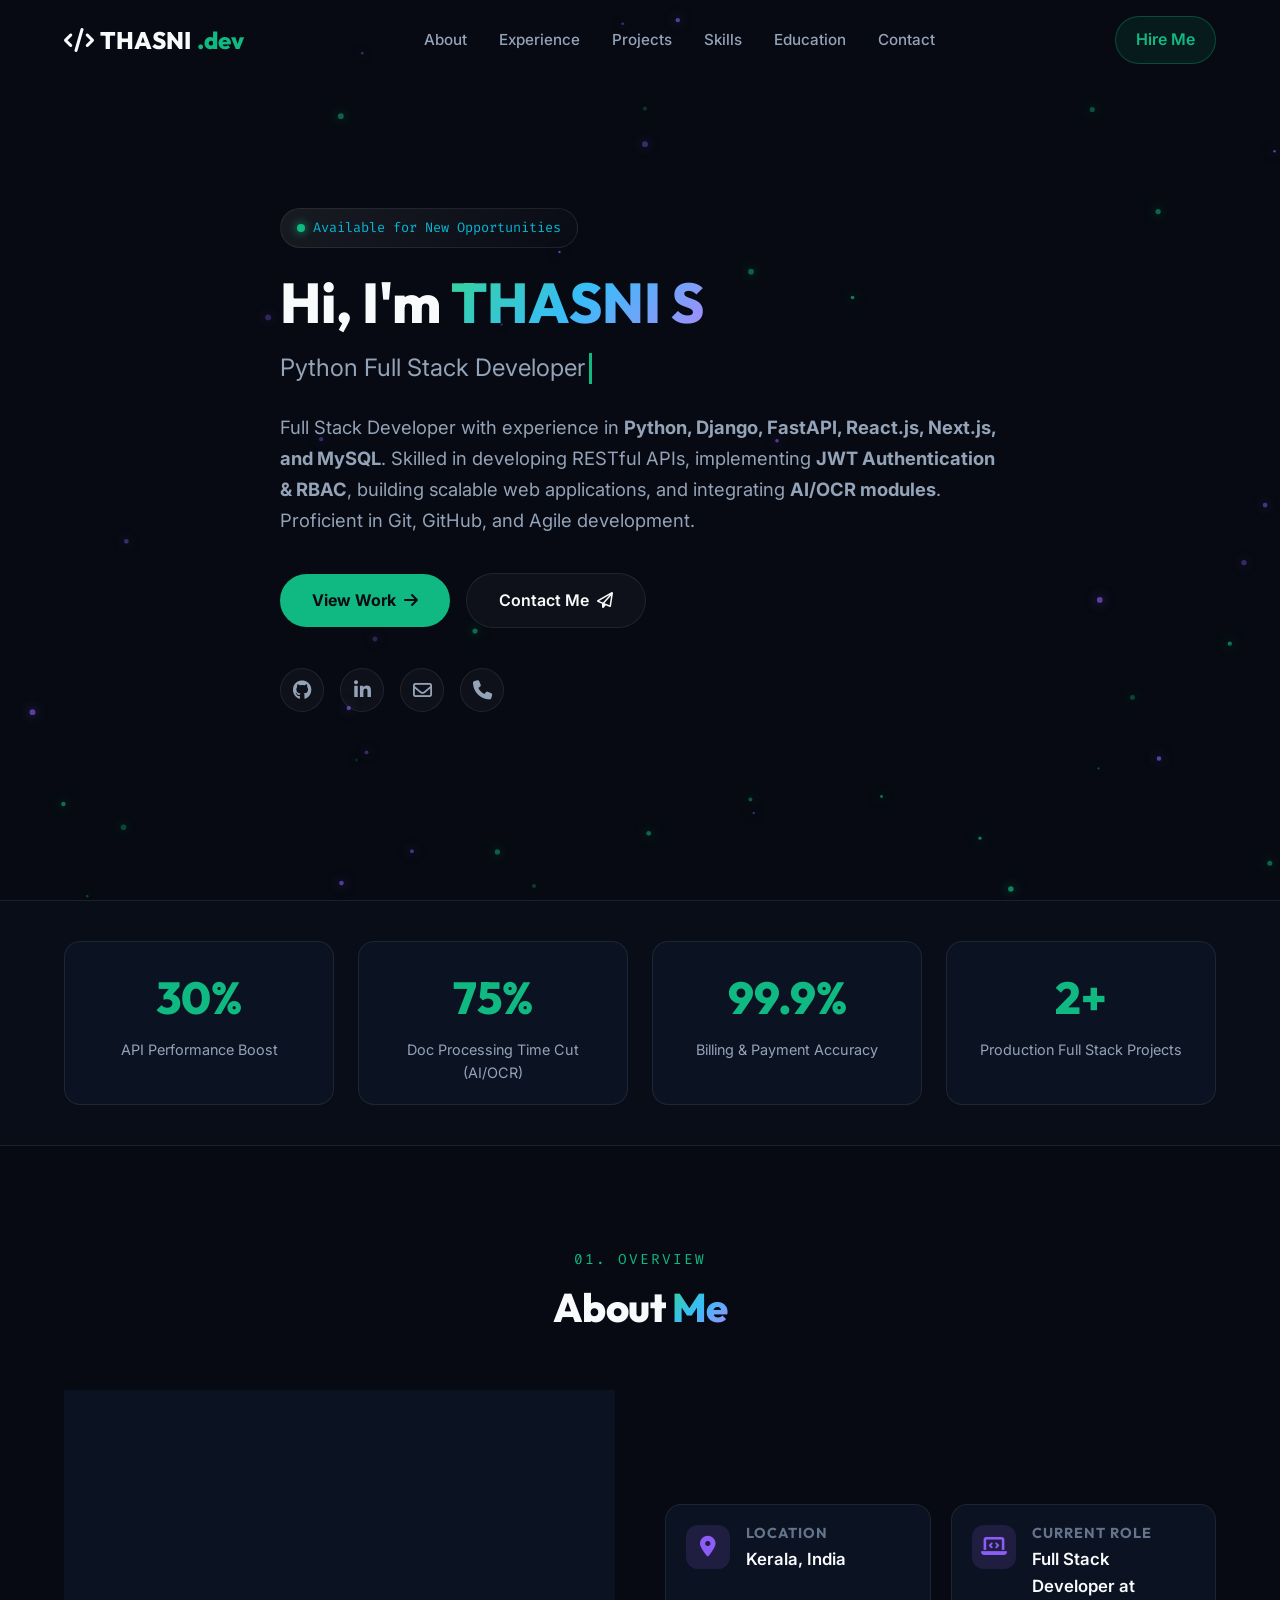
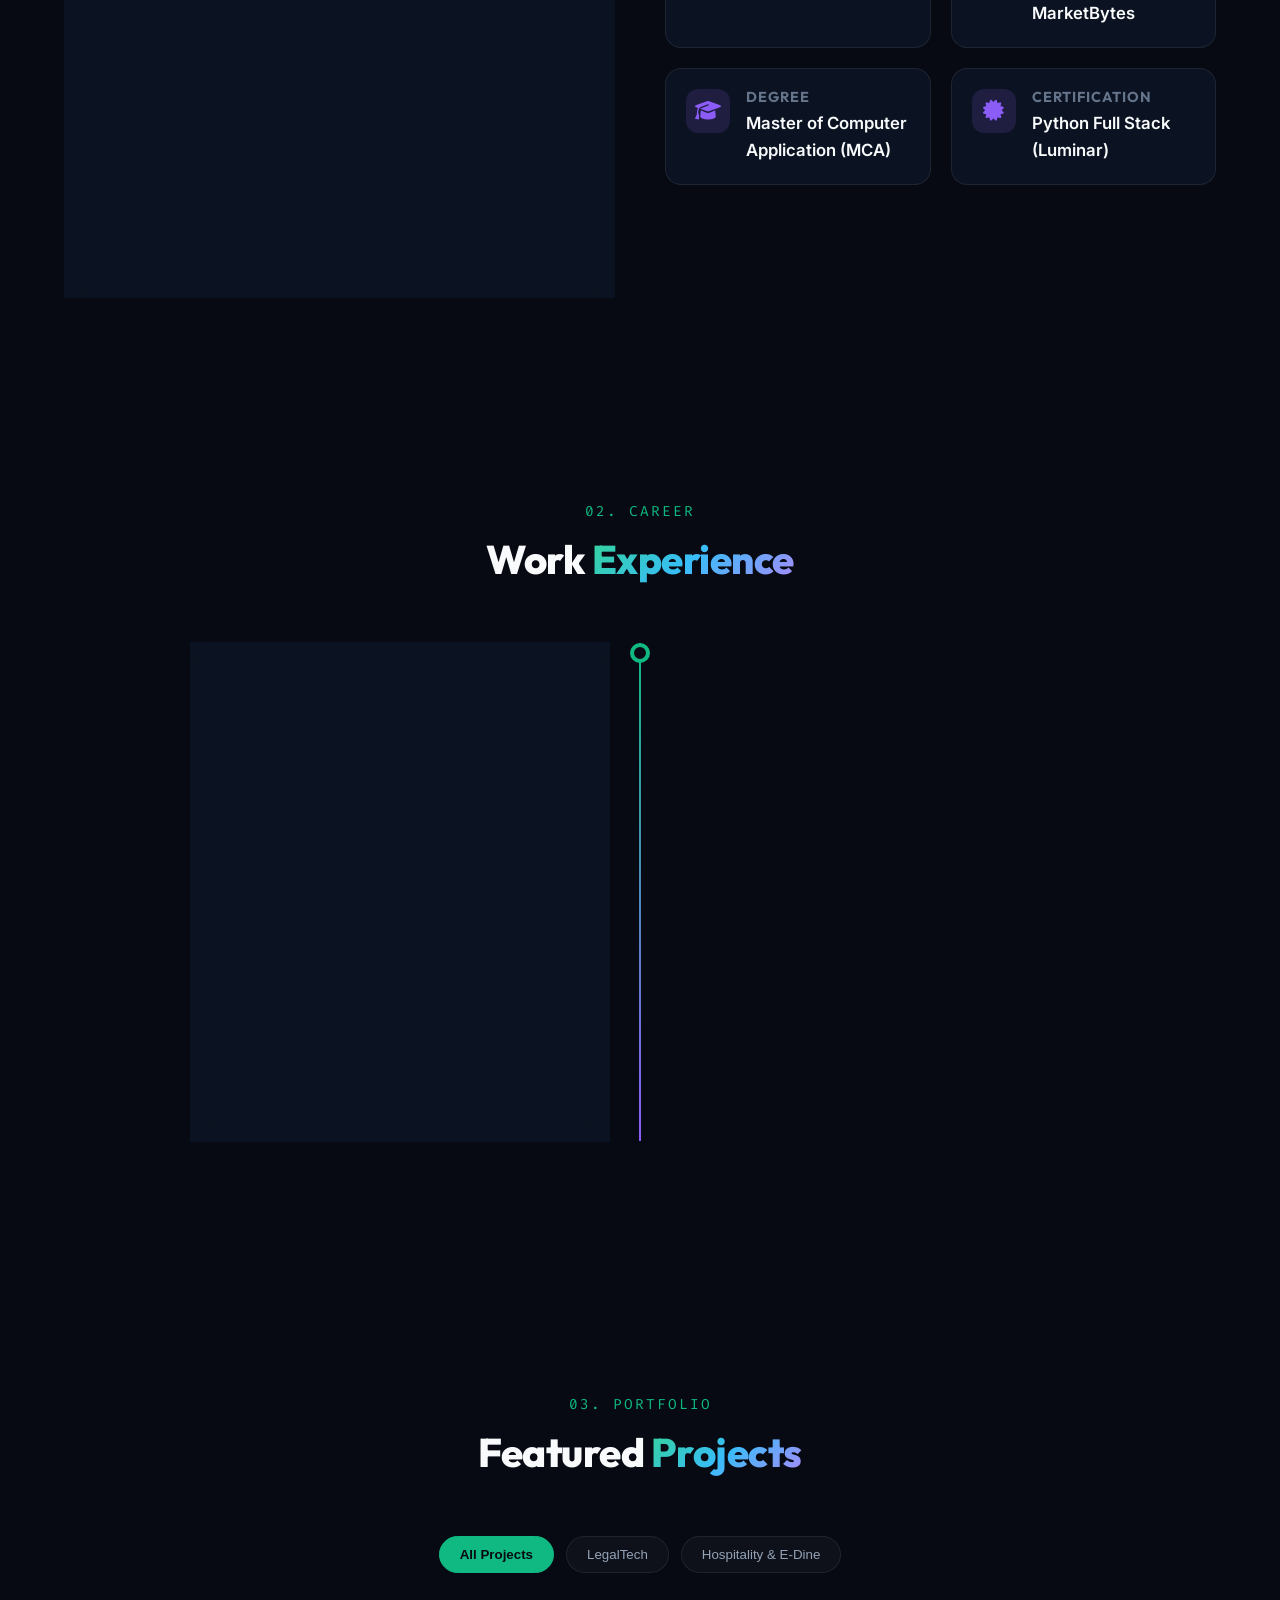
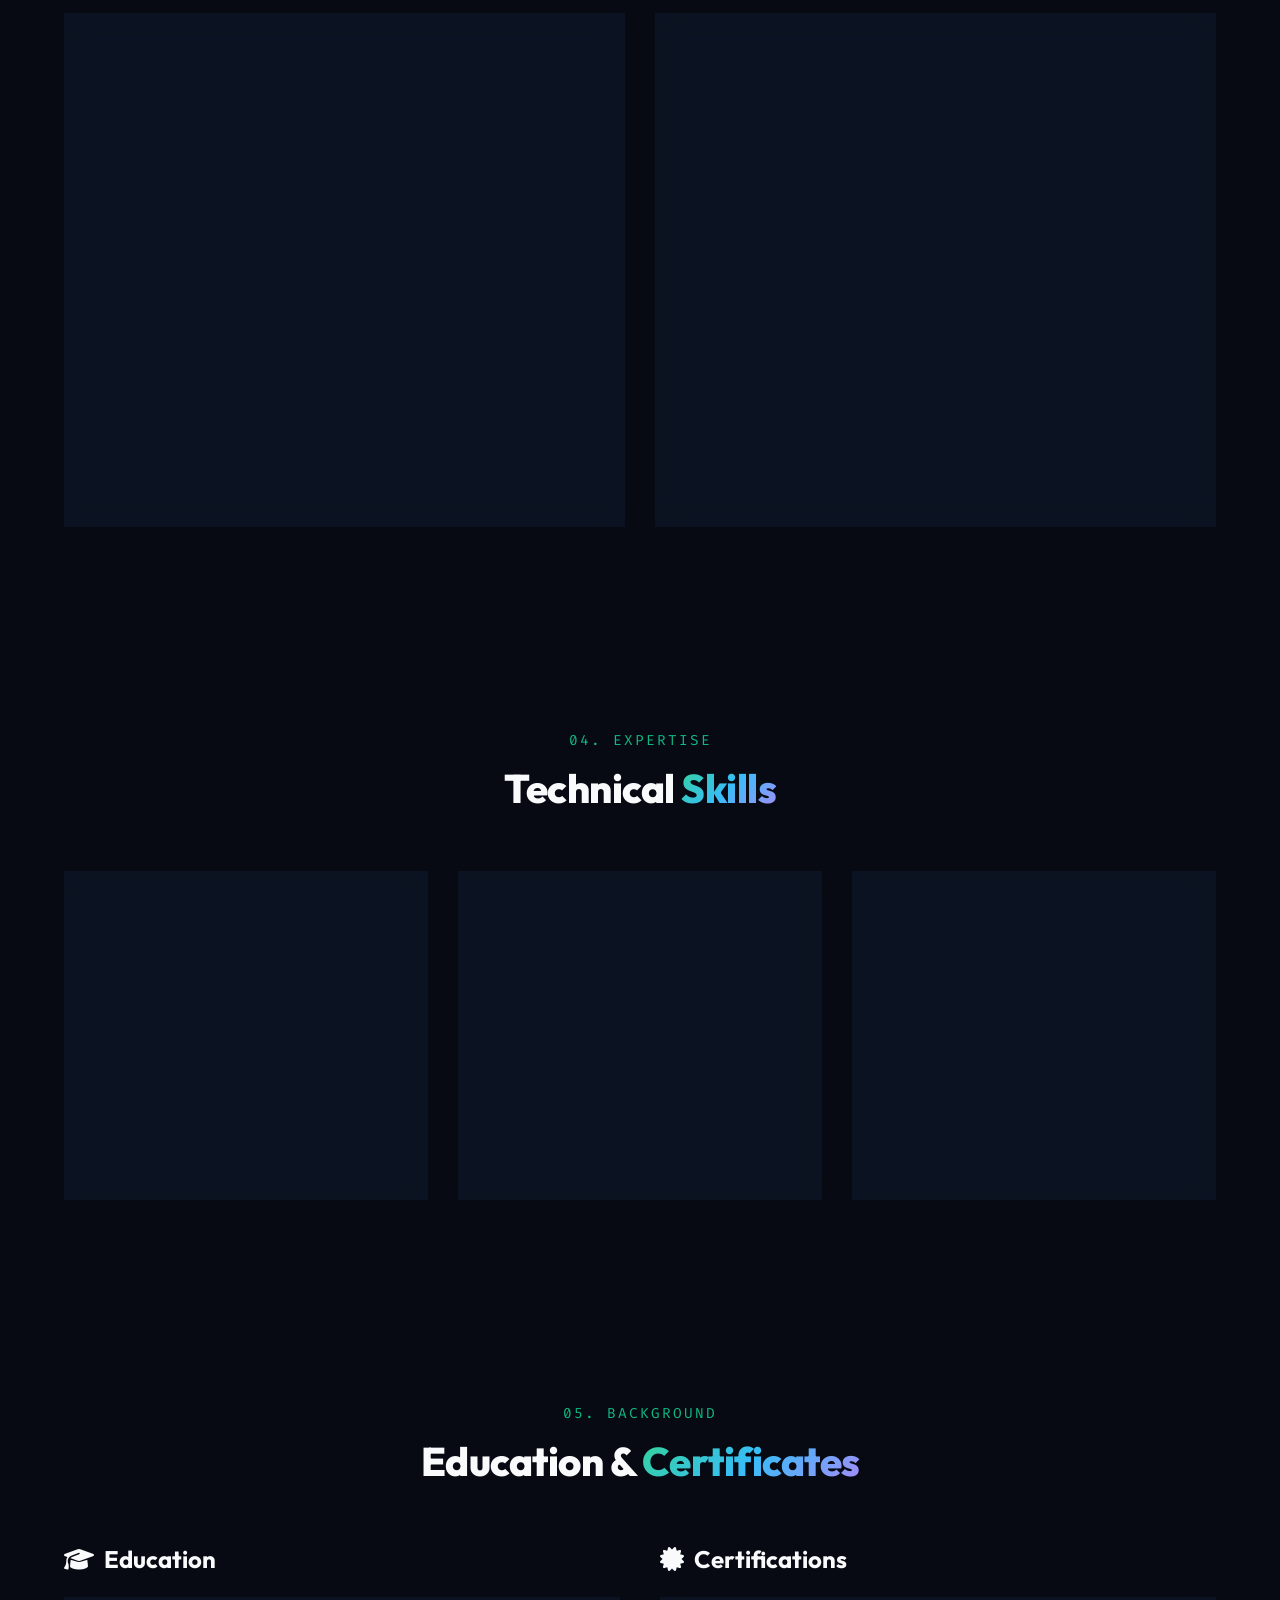
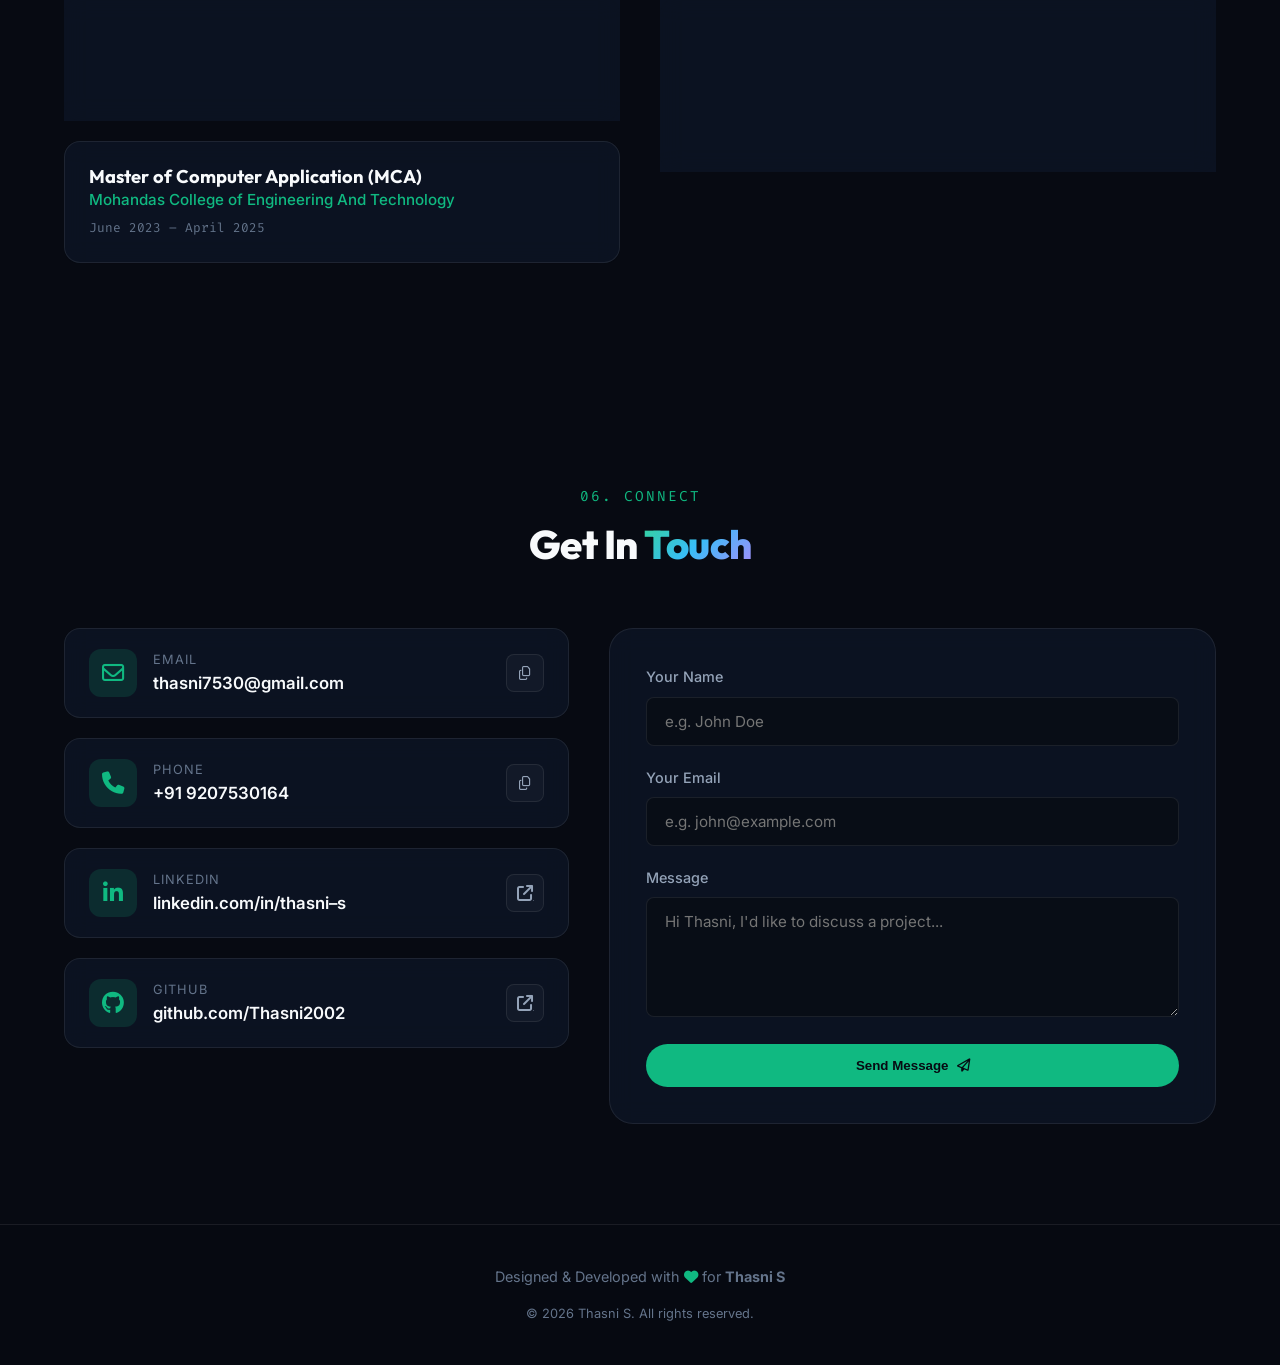
==== index.html @ 74d396fa "Initial commit: Thasni S Full Stack Developer Portfolio" ====
<!DOCTYPE html>
<html lang="en">
<head>
  <meta charset="UTF-8">
  <meta name="viewport" content="width=device-width, initial-scale=1.0">
  <title>Thasni S | Python Full Stack Developer Portfolio</title>
  <meta name="description" content="Portfolio of Thasni S, a Python Full Stack Developer specializing in FastAPI, Django, Next.js, React, and MySQL web applications.">
  <meta name="keywords" content="Thasni S, Python Developer, Full Stack Developer, FastAPI, Django, Next.js, React, Web Development, Infopark Cherthala">
  
  <!-- FontAwesome Icons -->
  <link rel="stylesheet" href="https://cdnjs.cloudflare.com/ajax/libs/font-awesome/6.4.0/css/all.min.css">
  
  <!-- Custom Stylesheet -->
  <link rel="stylesheet" href="css/style.css">
</head>
<body>

  <!-- Ambient Particle Canvas Background -->
  <canvas id="bg-canvas"></canvas>

  <!-- Navigation Header -->
  <header class="header-nav">
    <div class="container nav-container">
      <a href="#hero" class="logo">
        <i class="fa-solid fa-code"></i> THASNI<span>.dev</span>
      </a>

      <ul class="nav-links">
        <li><a href="#about" class="active">About</a></li>
        <li><a href="#experience">Experience</a></li>
        <li><a href="#projects">Projects</a></li>
        <li><a href="#skills">Skills</a></li>
        <li><a href="#education">Education</a></li>
        <li><a href="#contact">Contact</a></li>
      </ul>

      <a href="#contact" class="nav-btn">Hire Me</a>

      <button class="mobile-toggle" aria-label="Toggle navigation">
        <i class="fa-solid fa-bars"></i>
      </button>
    </div>
  </header>

  <!-- Hero Section -->
  <section id="hero" class="hero">
    <div class="container">
      <div class="hero-grid">
        <div class="hero-left">
          <div class="hero-badge">
            <span class="pulse-dot"></span> Available for New Opportunities
          </div>

          <h1 class="hero-title">
            Hi, I'm <span class="gradient-text">THASNI S</span>
          </h1>

          <div class="typing-container">
            <span id="typing-text">Python Full Stack Developer</span><span class="cursor"></span>
          </div>

          <p class="hero-bio">
            Full Stack Developer with experience in <strong>Python, Django, FastAPI, React.js, Next.js, and MySQL</strong>. Skilled in developing RESTful APIs, implementing <strong>JWT Authentication & RBAC</strong>, building scalable web applications, and integrating <strong>AI/OCR modules</strong>. Proficient in Git, GitHub, and Agile development.
          </p>

          <div class="hero-ctas">
            <a href="#projects" class="btn-primary">
              View Work <i class="fa-solid fa-arrow-right"></i>
            </a>
            <a href="#contact" class="btn-secondary">
              Contact Me <i class="fa-regular fa-paper-plane"></i>
            </a>
          </div>

          <div class="social-links">
            <a href="https://github.com/Thasni2002" target="_blank" rel="noopener" class="social-icon" title="GitHub">
              <i class="fa-brands fa-github"></i>
            </a>
            <a href="https://www.linkedin.com/in/thasni-s" target="_blank" rel="noopener" class="social-icon" title="LinkedIn">
              <i class="fa-brands fa-linkedin-in"></i>
            </a>
            <a href="mailto:thasni7530@gmail.com" class="social-icon" title="Email">
              <i class="fa-regular fa-envelope"></i>
            </a>
            <a href="tel:+919207530164" class="social-icon" title="Phone">
              <i class="fa-solid fa-phone"></i>
            </a>
          </div>
        </div>


      </div>
    </div>
  </section>

  <!-- Key Impact Stats Section -->
  <section class="stats-section">
    <div class="container">
      <div class="stats-grid">
        <div class="stat-card">
          <div class="stat-number">30%</div>
          <div class="stat-label">API Performance Boost</div>
        </div>
        <div class="stat-card">
          <div class="stat-number">75%</div>
          <div class="stat-label">Doc Processing Time Cut (AI/OCR)</div>
        </div>
        <div class="stat-card">
          <div class="stat-number">99.9%</div>
          <div class="stat-label">Billing & Payment Accuracy</div>
        </div>
        <div class="stat-card">
          <div class="stat-number">2+</div>
          <div class="stat-label">Production Full Stack Projects</div>
        </div>
      </div>
    </div>
  </section>

  <!-- About Section -->
  <section id="about" class="about">
    <div class="container">
      <div class="section-header">
        <span class="section-tag">01. Overview</span>
        <h2 class="section-title">About <span class="gradient-text">Me</span></h2>
      </div>

      <div class="about-grid">
        <div class="about-card">
          <p>
            I am a passionate <strong>Python Full Stack Developer</strong> skilled in designing, building, and deploying robust web applications from database schema design to responsive UI implementation.
          </p>
          <p>
            Experienced across the entire development lifecycle, I specialize in RESTful API design with <strong>FastAPI and Django REST Framework</strong>, backend business logic, JWT authentication, and modern frontends built with <strong>Next.js and React</strong>.
          </p>
          <div class="highlight-box">
            <i class="fa-solid fa-lightbulb"></i> Focused on writing clean, testable code with a high emphasis on performance, security, and user experience.
          </div>
        </div>

        <div class="quick-details">
          <div class="detail-item">
            <div class="detail-icon">
              <i class="fa-solid fa-location-dot"></i>
            </div>
            <div class="detail-info">
              <h4>Location</h4>
              <p>Kerala, India</p>
            </div>
          </div>

          <div class="detail-item">
            <div class="detail-icon">
              <i class="fa-solid fa-laptop-code"></i>
            </div>
            <div class="detail-info">
              <h4>Current Role</h4>
              <p>Full Stack Developer at MarketBytes</p>
            </div>
          </div>

          <div class="detail-item">
            <div class="detail-icon">
              <i class="fa-solid fa-graduation-cap"></i>
            </div>
            <div class="detail-info">
              <h4>Degree</h4>
              <p>Master of Computer Application (MCA)</p>
            </div>
          </div>

          <div class="detail-item">
            <div class="detail-icon">
              <i class="fa-solid fa-certificate"></i>
            </div>
            <div class="detail-info">
              <h4>Certification</h4>
              <p>Python Full Stack (Luminar)</p>
            </div>
          </div>
        </div>
      </div>
    </div>
  </section>

  <!-- Experience Timeline Section -->
  <section id="experience" class="experience">
    <div class="container">
      <div class="section-header">
        <span class="section-tag">02. Career</span>
        <h2 class="section-title">Work <span class="gradient-text">Experience</span></h2>
      </div>

      <div class="timeline">
        <div class="timeline-item">
          <div class="timeline-dot"></div>
          <div class="timeline-content">
            <h3 class="timeline-role">Full Stack Developer</h3>
            <div class="timeline-company">
              <i class="fa-solid fa-building-user"></i> MarketBytes, Infopark Cherthala
            </div>
            <div class="timeline-date">April 2026 – September 2026</div>

            <ul class="timeline-bullets">
              <li><strong>Full-Stack Development:</strong> Built a LegalTech platform using <strong>FastAPI, Next.js, and SQLAlchemy</strong>, improving API performance by <strong>30%</strong>.</li>
              <li><strong>API & AI Integration:</strong> Integrated <strong>e-Courts APIs, Google Gemini AI, RapidOCR, and PyTesseract</strong>, reducing document processing time by <strong>75%</strong>.</li>
              <li><strong>Security & Payments:</strong> Implemented <strong>JWT authentication and RBAC</strong>, integrating <strong>Razorpay payments</strong> with <strong>99.9% billing accuracy</strong>.</li>
            </ul>
          </div>
        </div>
      </div>
    </div>
  </section>

  <!-- Featured Projects Section -->
  <section id="projects" class="projects">
    <div class="container">
      <div class="section-header">
        <span class="section-tag">03. Portfolio</span>
        <h2 class="section-title">Featured <span class="gradient-text">Projects</span></h2>
      </div>

      <!-- Filters -->
      <div class="project-filters">
        <button class="filter-btn active" data-filter="all">All Projects</button>
        <button class="filter-btn" data-filter="legal">LegalTech</button>
        <button class="filter-btn" data-filter="hospitality">Hospitality & E-Dine</button>
      </div>

      <div class="projects-grid">
        <!-- Project 1: LegalTech -->
        <div class="project-card" data-category="legal">
          <div class="project-banner">
            <i class="fa-solid fa-scale-balanced project-icon-large"></i>
            <span class="project-badge">FastAPI + Next.js 16 + Gemini AI</span>
          </div>
          <div class="project-content">
            <h3 class="project-title">LegalTech Platform</h3>
            <p class="project-desc">
              Law Firm & Case Management System with e-Courts India API integration, Google Gemini AI OCR, WebSocket messaging, and Razorpay billing.
            </p>
            <div class="tech-stack-list">
              <span class="tech-tag">Python</span>
              <span class="tech-tag">FastAPI</span>
              <span class="tech-tag">Next.js 16</span>
              <span class="tech-tag">React 19</span>
              <span class="tech-tag">MySQL</span>
              <span class="tech-tag">Gemini AI</span>
              <span class="tech-tag">RapidOCR</span>
              <span class="tech-tag">Razorpay</span>
              <span class="tech-tag">Docker</span>
            </div>
            <div class="project-actions">
              <button class="btn-details" data-project="legaltech">
                Full Details <i class="fa-solid fa-arrow-right"></i>
              </button>
            </div>
          </div>
        </div>

        <!-- Project 2: Parking & E-Dine -->
        <div class="project-card" data-category="hospitality">
          <div class="project-banner">
            <i class="fa-solid fa-utensils project-icon-large"></i>
            <span class="project-badge">Django + React</span>
          </div>
          <div class="project-content">
            <h3 class="project-title">Parking and E-Dine</h3>
            <p class="project-desc">
              Full-stack hotel & restaurant portal featuring real-time table reservations, valet parking tracking, and food pre-ordering workflows.
            </p>
            <div class="tech-stack-list">
              <span class="tech-tag">Python</span>
              <span class="tech-tag">Django</span>
              <span class="tech-tag">React</span>
              <span class="tech-tag">MySQL</span>
              <span class="tech-tag">HTML/CSS</span>
              <span class="tech-tag">Bootstrap</span>
            </div>
            <div class="project-actions">
              <button class="btn-details" data-project="parking">
                Full Details <i class="fa-solid fa-arrow-right"></i>
              </button>
            </div>
          </div>
        </div>
      </div>
    </div>
  </section>

  <!-- Technical Skills Section -->
  <section id="skills" class="skills">
    <div class="container">
      <div class="section-header">
        <span class="section-tag">04. Expertise</span>
        <h2 class="section-title">Technical <span class="gradient-text">Skills</span></h2>
      </div>

      <div class="skills-wrapper">
        <!-- Backend & AI -->
        <div class="skill-category-card">
          <div class="category-header">
            <div class="category-icon"><i class="fa-solid fa-server"></i></div>
            <h3 class="category-title">Backend & AI</h3>
          </div>
          <div class="skill-items">
            <div class="skill-item">
              <div class="skill-info">
                <span class="skill-name">Python & FastAPI</span>
                <span class="skill-percentage">95%</span>
              </div>
              <div class="skill-bar-bg"><div class="skill-bar-fill" data-width="95%"></div></div>
            </div>
            <div class="skill-item">
              <div class="skill-info">
                <span class="skill-name">Django & DRF</span>
                <span class="skill-percentage">90%</span>
              </div>
              <div class="skill-bar-bg"><div class="skill-bar-fill" data-width="90%"></div></div>
            </div>
            <div class="skill-item">
              <div class="skill-info">
                <span class="skill-name">Google Gemini AI & OCR</span>
                <span class="skill-percentage">88%</span>
              </div>
              <div class="skill-bar-bg"><div class="skill-bar-fill" data-width="88%"></div></div>
            </div>
            <div class="skill-item">
              <div class="skill-info">
                <span class="skill-name">RESTful APIs & WebSockets</span>
                <span class="skill-percentage">94%</span>
              </div>
              <div class="skill-bar-bg"><div class="skill-bar-fill" data-width="94%"></div></div>
            </div>
          </div>
        </div>

        <!-- Frontend Technologies -->
        <div class="skill-category-card">
          <div class="category-header">
            <div class="category-icon"><i class="fa-solid fa-desktop"></i></div>
            <h3 class="category-title">Frontend & Frameworks</h3>
          </div>
          <div class="skill-items">
            <div class="skill-item">
              <div class="skill-info">
                <span class="skill-name">React.js & Next.js</span>
                <span class="skill-percentage">92%</span>
              </div>
              <div class="skill-bar-bg"><div class="skill-bar-fill" data-width="92%"></div></div>
            </div>
            <div class="skill-item">
              <div class="skill-info">
                <span class="skill-name">JavaScript & TypeScript</span>
                <span class="skill-percentage">88%</span>
              </div>
              <div class="skill-bar-bg"><div class="skill-bar-fill" data-width="88%"></div></div>
            </div>
            <div class="skill-item">
              <div class="skill-info">
                <span class="skill-name">HTML5, CSS3, Tailwind CSS</span>
                <span class="skill-percentage">95%</span>
              </div>
              <div class="skill-bar-bg"><div class="skill-bar-fill" data-width="95%"></div></div>
            </div>
            <div class="skill-item">
              <div class="skill-info">
                <span class="skill-name">Bootstrap</span>
                <span class="skill-percentage">90%</span>
              </div>
              <div class="skill-bar-bg"><div class="skill-bar-fill" data-width="90%"></div></div>
            </div>
          </div>
        </div>

        <!-- Database, Security & Tools -->
        <div class="skill-category-card">
          <div class="category-header">
            <div class="category-icon"><i class="fa-solid fa-database"></i></div>
            <h3 class="category-title">Databases & Tools</h3>
          </div>
          <div class="skill-items">
            <div class="skill-item">
              <div class="skill-info">
                <span class="skill-name">MySQL & SQLAlchemy</span>
                <span class="skill-percentage">92%</span>
              </div>
              <div class="skill-bar-bg"><div class="skill-bar-fill" data-width="92%"></div></div>
            </div>
            <div class="skill-item">
              <div class="skill-info">
                <span class="skill-name">JWT Authentication & RBAC</span>
                <span class="skill-percentage">95%</span>
              </div>
              <div class="skill-bar-bg"><div class="skill-bar-fill" data-width="95%"></div></div>
            </div>
            <div class="skill-item">
              <div class="skill-info">
                <span class="skill-name">Git & GitHub</span>
                <span class="skill-percentage">92%</span>
              </div>
              <div class="skill-bar-bg"><div class="skill-bar-fill" data-width="92%"></div></div>
            </div>
            <div class="skill-item">
              <div class="skill-info">
                <span class="skill-name">Razorpay & Docker</span>
                <span class="skill-percentage">88%</span>
              </div>
              <div class="skill-bar-bg"><div class="skill-bar-fill" data-width="88%"></div></div>
            </div>
          </div>
        </div>
      </div>
    </div>
  </section>

  <!-- Education & Certifications -->
  <section id="education" class="education">
    <div class="container">
      <div class="section-header">
        <span class="section-tag">05. Background</span>
        <h2 class="section-title">Education & <span class="gradient-text">Certificates</span></h2>
      </div>

      <div class="edu-cert-grid">
        <div class="edu-column">
          <h3 class="section-subhead"><i class="fa-solid fa-graduation-cap"></i> Education</h3>
          
          <div class="edu-card">
            <h4 class="edu-degree">Python Full Stack Development Training</h4>
            <div class="edu-institution">Luminar Technolab (On-site)</div>
            <div class="edu-period">Sep 2025 – Mar 2026</div>
          </div>

          <div class="edu-card">
            <h4 class="edu-degree">Master of Computer Application (MCA)</h4>
            <div class="edu-institution">Mohandas College of Engineering And Technology</div>
            <div class="edu-period">June 2023 – April 2025</div>
          </div>
        </div>

        <div class="cert-column">
          <h3 class="section-subhead"><i class="fa-solid fa-certificate"></i> Certifications</h3>

          <div class="cert-card">
            <h4 class="edu-degree">Python Full Stack Development Course Certificate</h4>
            <div class="edu-institution">Luminar Technolab</div>
            <p style="color: var(--text-sub); font-size: 0.9rem; margin-top: 8px;">
              Comprehensive hands-on training covering Python, FastAPI, Django DRF, REST API architecture, React.js, Next.js, MySQL, and full-stack deployment.
            </p>
          </div>
        </div>
      </div>
    </div>
  </section>

  <!-- Contact Section -->
  <section id="contact" class="contact">
    <div class="container">
      <div class="section-header">
        <span class="section-tag">06. Connect</span>
        <h2 class="section-title">Get In <span class="gradient-text">Touch</span></h2>
      </div>

      <div class="contact-grid">
        <div class="contact-info-cards">
          <div class="contact-item-card">
            <div class="contact-item-left">
              <div class="contact-icon"><i class="fa-regular fa-envelope"></i></div>
              <div>
                <div class="contact-label">Email</div>
                <div class="contact-val">thasni7530@gmail.com</div>
              </div>
            </div>
            <button class="btn-copy" data-copy="thasni7530@gmail.com" title="Copy Email">
              <i class="fa-regular fa-copy"></i>
            </button>
          </div>

          <div class="contact-item-card">
            <div class="contact-item-left">
              <div class="contact-icon"><i class="fa-solid fa-phone"></i></div>
              <div>
                <div class="contact-label">Phone</div>
                <div class="contact-val">+91 9207530164</div>
              </div>
            </div>
            <button class="btn-copy" data-copy="+919207530164" title="Copy Phone">
              <i class="fa-regular fa-copy"></i>
            </button>
          </div>

          <div class="contact-item-card">
            <div class="contact-item-left">
              <div class="contact-icon"><i class="fa-brands fa-linkedin-in"></i></div>
              <div>
                <div class="contact-label">LinkedIn</div>
                <div class="contact-val">linkedin.com/in/thasni–s</div>
              </div>
            </div>
            <a href="https://www.linkedin.com/in/thasni-s" target="_blank" rel="noopener" class="btn-copy" title="Open LinkedIn">
              <i class="fa-solid fa-arrow-up-right-from-square"></i>
            </a>
          </div>

          <div class="contact-item-card">
            <div class="contact-item-left">
              <div class="contact-icon"><i class="fa-brands fa-github"></i></div>
              <div>
                <div class="contact-label">GitHub</div>
                <div class="contact-val">github.com/Thasni2002</div>
              </div>
            </div>
            <a href="https://github.com/Thasni2002" target="_blank" rel="noopener" class="btn-copy" title="Open GitHub">
              <i class="fa-solid fa-arrow-up-right-from-square"></i>
            </a>
          </div>
        </div>

        <div class="contact-form-container">
          <form id="contact-form">
            <div class="form-group">
              <label for="contact-name" class="form-label">Your Name</label>
              <input type="text" id="contact-name" class="form-input" placeholder="e.g. John Doe" required>
            </div>
            <div class="form-group">
              <label for="contact-email" class="form-label">Your Email</label>
              <input type="email" id="contact-email" class="form-input" placeholder="e.g. john@example.com" required>
            </div>
            <div class="form-group">
              <label for="contact-message" class="form-label">Message</label>
              <textarea id="contact-message" class="form-textarea" placeholder="Hi Thasni, I'd like to discuss a project..." required></textarea>
            </div>
            <button type="submit" class="btn-primary" style="width: 100%; justify-content: center;">
              Send Message <i class="fa-regular fa-paper-plane"></i>
            </button>
          </form>
        </div>
      </div>
    </div>
  </section>

  <!-- Footer -->
  <footer>
    <div class="container footer-content">
      <p>Designed & Developed with <i class="fa-solid fa-heart" style="color: var(--accent-primary);"></i> for <strong>Thasni S</strong></p>
      <p style="font-size: 0.8rem; color: var(--text-muted);">© 2026 Thasni S. All rights reserved.</p>
    </div>
  </footer>

  <!-- Project Detail Modal Dialog -->
  <div id="project-modal" class="modal-overlay">
    <div class="modal-content">
      <button id="modal-close" class="modal-close" aria-label="Close modal">&times;</button>
      <div id="modal-header-tag" class="modal-header-tag">Category</div>
      <h2 id="modal-title" class="modal-title">Project Title</h2>
      <p id="modal-overview" style="color: var(--text-sub); line-height: 1.7; margin-bottom: 20px;"></p>
      
      <div class="modal-section-title">Technologies Used</div>
      <div id="modal-tech-stack" class="tech-stack-list"></div>

      <div class="modal-section-title">Key Responsibilities & Achievements</div>
      <ul id="modal-bullets" class="modal-bullets"></ul>
    </div>
  </div>

  <!-- Custom JavaScript -->
  <script src="js/main.js"></script>
</body>
</html>
---- css/style.css ----
/* ==========================================================================
   THASNI S - PYTHON FULL STACK DEVELOPER PORTFOLIO STYLES
   Modern Dark Luxury Aesthetic | Glassmorphism | Vibrant Gradients
   ========================================================================== */

@import url('https://fonts.googleapis.com/css2?family=Fira+Code:wght@400;500;600&family=Inter:wght@300;400;500;600;700&family=Outfit:wght@500;600;700;800&display=swap');

/* --- Design Tokens --- */
:root {
  --bg-dark: #070a12;
  --bg-card: rgba(15, 23, 42, 0.65);
  --bg-card-hover: rgba(30, 41, 59, 0.85);
  --bg-glass: rgba(255, 255, 255, 0.03);

  --accent-primary: #10b981;  /* Emerald */
  --accent-secondary: #8b5cf6; /* Violet */
  --accent-cyan: #06b6d4;      /* Cyan */
  --accent-blue: #3b82f6;      /* Electric Blue */

  --gradient-primary: linear-gradient(135deg, #10b981 0%, #06b6d4 50%, #8b5cf6 100%);
  --gradient-text: linear-gradient(135deg, #34d399 0%, #38bdf8 50%, #a78bfa 100%);
  --gradient-glass: linear-gradient(135deg, rgba(255,255,255,0.07) 0%, rgba(255,255,255,0.01) 100%);

  --text-main: #f8fafc;
  --text-sub: #94a3b8;
  --text-muted: #64748b;

  --border-color: rgba(255, 255, 255, 0.08);
  --border-glow: rgba(16, 185, 129, 0.3);

  --font-heading: 'Outfit', sans-serif;
  --font-body: 'Inter', sans-serif;
  --font-mono: 'Fira Code', monospace;

  --nav-height: 80px;
  --radius-sm: 8px;
  --radius-md: 16px;
  --radius-lg: 24px;
  --radius-full: 9999px;

  --shadow-glow: 0 0 25px rgba(16, 185, 129, 0.2);
  --transition-normal: all 0.3s cubic-bezier(0.4, 0, 0.2, 1);
}

/* --- Base & Reset --- */
*, *::before, *::after {
  box-sizing: border-box;
  margin: 0;
  padding: 0;
}

html {
  scroll-behavior: smooth;
  font-size: 16px;
}

body {
  background-color: var(--bg-dark);
  color: var(--text-main);
  font-family: var(--font-body);
  line-height: 1.6;
  overflow-x: hidden;
  position: relative;
  min-height: 100vh;
}

/* Canvas Background Glow */
#bg-canvas {
  position: fixed;
  top: 0;
  left: 0;
  width: 100vw;
  height: 100vh;
  z-index: -1;
  pointer-events: none;
}

/* --- Typography Utilities --- */
h1, h2, h3, h4, h5, h6 {
  font-family: var(--font-heading);
  color: var(--text-main);
  line-height: 1.2;
}

.gradient-text {
  background: var(--gradient-text);
  -webkit-background-clip: text;
  -webkit-text-fill-color: transparent;
  display: inline-block;
}

.mono {
  font-family: var(--font-mono);
}

/* --- Container & Layout --- */
.container {
  max-width: 1200px;
  margin: 0 auto;
  padding: 0 24px;
}

section {
  padding: 100px 0;
  position: relative;
}

.section-header {
  text-align: center;
  margin-bottom: 60px;
}

.section-tag {
  font-family: var(--font-mono);
  font-size: 0.9rem;
  color: var(--accent-primary);
  text-transform: uppercase;
  letter-spacing: 2px;
  margin-bottom: 12px;
  display: inline-block;
}

.section-title {
  font-size: 2.5rem;
  font-weight: 800;
  letter-spacing: -0.5px;
}

/* --- Navigation Header --- */
.header-nav {
  position: fixed;
  top: 0;
  left: 0;
  width: 100%;
  height: var(--nav-height);
  z-index: 1000;
  transition: var(--transition-normal);
}

.header-nav.scrolled {
  background: rgba(7, 10, 18, 0.85);
  backdrop-filter: blur(16px);
  border-bottom: 1px solid var(--border-color);
  box-shadow: 0 10px 30px rgba(0, 0, 0, 0.5);
}

.nav-container {
  display: flex;
  align-items: center;
  justify-content: space-between;
  height: 100%;
}

.logo {
  font-family: var(--font-heading);
  font-size: 1.5rem;
  font-weight: 800;
  text-decoration: none;
  color: var(--text-main);
  display: flex;
  align-items: center;
  gap: 6px;
}

.logo span {
  color: var(--accent-primary);
}

.nav-links {
  display: flex;
  align-items: center;
  gap: 32px;
  list-style: none;
}

.nav-links a {
  text-decoration: none;
  color: var(--text-sub);
  font-weight: 500;
  font-size: 0.95rem;
  transition: var(--transition-normal);
  position: relative;
}

.nav-links a:hover,
.nav-links a.active {
  color: var(--accent-primary);
}

.nav-links a::after {
  content: '';
  position: absolute;
  bottom: -4px;
  left: 0;
  width: 0%;
  height: 2px;
  background: var(--accent-primary);
  transition: var(--transition-normal);
}

.nav-links a:hover::after,
.nav-links a.active::after {
  width: 100%;
}

.nav-btn {
  padding: 10px 20px;
  border-radius: var(--radius-full);
  background: rgba(16, 185, 129, 0.1);
  color: var(--accent-primary);
  border: 1px solid rgba(16, 185, 129, 0.3);
  font-weight: 600;
  text-decoration: none;
  transition: var(--transition-normal);
}

.nav-btn:hover {
  background: var(--accent-primary);
  color: #000;
  box-shadow: var(--shadow-glow);
}

/* Mobile Toggle */
.mobile-toggle {
  display: none;
  background: none;
  border: none;
  color: var(--text-main);
  font-size: 1.5rem;
  cursor: pointer;
}

/* --- Hero Section --- */
.hero {
  min-height: 100vh;
  display: flex;
  align-items: center;
  padding-top: calc(var(--nav-height) + 40px);
}

.hero-grid {
  display: flex;
  flex-direction: column;
  justify-content: center;
  align-items: flex-start;
  max-width: 850px;
}

.hero-badge {
  display: inline-flex;
  align-items: center;
  gap: 8px;
  padding: 8px 16px;
  border-radius: var(--radius-full);
  background: var(--gradient-glass);
  border: 1px solid var(--border-color);
  font-family: var(--font-mono);
  font-size: 0.85rem;
  color: var(--accent-cyan);
  margin-bottom: 24px;
}

.pulse-dot {
  width: 8px;
  height: 8px;
  border-radius: 50%;
  background: var(--accent-primary);
  box-shadow: 0 0 10px var(--accent-primary);
  animation: pulse 2s infinite;
}

@keyframes pulse {
  0% { transform: scale(0.95); box-shadow: 0 0 0 0 rgba(16, 185, 129, 0.7); }
  70% { transform: scale(1); box-shadow: 0 0 0 10px rgba(16, 185, 129, 0); }
  100% { transform: scale(0.95); box-shadow: 0 0 0 0 rgba(16, 185, 129, 0); }
}

.hero-title {
  font-size: 3.5rem;
  font-weight: 800;
  margin-bottom: 16px;
  line-height: 1.1;
}

.typing-container {
  font-size: 1.5rem;
  color: var(--text-sub);
  margin-bottom: 24px;
  min-height: 2.2rem;
  display: flex;
  align-items: center;
}

.cursor {
  display: inline-block;
  width: 3px;
  height: 1.3em;
  background-color: var(--accent-primary);
  margin-left: 4px;
  animation: blink 1s infinite;
}

@keyframes blink {
  0%, 100% { opacity: 1; }
  50% { opacity: 0; }
}

.hero-bio {
  color: var(--text-sub);
  font-size: 1.15rem;
  margin-bottom: 36px;
  max-width: 720px;
  line-height: 1.7;
}

.hero-ctas {
  display: flex;
  align-items: center;
  gap: 16px;
  flex-wrap: wrap;
  margin-bottom: 40px;
}

.btn-primary {
  padding: 14px 32px;
  border-radius: var(--radius-full);
  background: var(--accent-primary);
  color: #070a12;
  font-weight: 700;
  text-decoration: none;
  border: none;
  cursor: pointer;
  display: inline-flex;
  align-items: center;
  gap: 8px;
  transition: var(--transition-normal);
}

.btn-primary:hover {
  transform: translateY(-2px);
  box-shadow: 0 10px 25px rgba(16, 185, 129, 0.4);
}

.btn-secondary {
  padding: 14px 32px;
  border-radius: var(--radius-full);
  background: var(--bg-glass);
  color: var(--text-main);
  font-weight: 600;
  text-decoration: none;
  border: 1px solid var(--border-color);
  display: inline-flex;
  align-items: center;
  gap: 8px;
  transition: var(--transition-normal);
}

.btn-secondary:hover {
  background: rgba(255, 255, 255, 0.08);
  border-color: var(--text-sub);
  transform: translateY(-2px);
}

.social-links {
  display: flex;
  align-items: center;
  gap: 16px;
}

.social-icon {
  width: 44px;
  height: 44px;
  border-radius: 50%;
  background: var(--bg-glass);
  border: 1px solid var(--border-color);
  color: var(--text-sub);
  display: flex;
  align-items: center;
  justify-content: center;
  text-decoration: none;
  font-size: 1.2rem;
  transition: var(--transition-normal);
}

.social-icon:hover {
  color: var(--accent-primary);
  border-color: var(--accent-primary);
  transform: translateY(-3px);
  box-shadow: 0 5px 15px rgba(16, 185, 129, 0.2);
}

/* Terminal Card (Hero Right) */
.hero-code-card {
  background: rgba(15, 23, 42, 0.8);
  border-radius: var(--radius-md);
  border: 1px solid var(--border-color);
  overflow: hidden;
  box-shadow: 0 20px 40px rgba(0, 0, 0, 0.6);
  backdrop-filter: blur(12px);
}

.terminal-header {
  background: rgba(7, 10, 18, 0.9);
  padding: 12px 18px;
  display: flex;
  align-items: center;
  justify-content: space-between;
  border-bottom: 1px solid var(--border-color);
}

.terminal-dots {
  display: flex;
  gap: 8px;
}

.dot {
  width: 12px;
  height: 12px;
  border-radius: 50%;
}

.dot.red { background: #ef4444; }
.dot.yellow { background: #f59e0b; }
.dot.green { background: #10b981; }

.terminal-title {
  font-family: var(--font-mono);
  font-size: 0.8rem;
  color: var(--text-muted);
}

.terminal-body {
  padding: 24px;
  font-family: var(--font-mono);
  font-size: 0.9rem;
  color: var(--text-sub);
  line-height: 1.8;
}

.code-keyword { color: #f472b6; }
.code-func { color: #60a5fa; }
.code-string { color: #34d399; }
.code-var { color: #f59e0b; }
.code-comment { color: #64748b; font-style: italic; }

/* --- Stats Bar Section --- */
.stats-section {
  padding: 40px 0;
  border-top: 1px solid var(--border-color);
  border-bottom: 1px solid var(--border-color);
  background: rgba(15, 23, 42, 0.3);
}

.stats-grid {
  display: grid;
  grid-template-columns: repeat(auto-fit, minmax(200px, 1fr));
  gap: 24px;
}

.stat-card {
  text-align: center;
  padding: 20px;
  background: var(--bg-card);
  border: 1px solid var(--border-color);
  border-radius: var(--radius-md);
  transition: var(--transition-normal);
}

.stat-card:hover {
  border-color: var(--border-glow);
  transform: translateY(-4px);
}

.stat-number {
  font-family: var(--font-heading);
  font-size: 2.8rem;
  font-weight: 800;
  color: var(--accent-primary);
  margin-bottom: 4px;
}

.stat-label {
  color: var(--text-sub);
  font-size: 0.9rem;
}

/* --- About Section --- */
.about-grid {
  display: grid;
  grid-template-columns: 1fr 1fr;
  gap: 50px;
  align-items: center;
}

.about-card {
  background: var(--bg-card);
  border: 1px solid var(--border-color);
  border-radius: var(--radius-lg);
  padding: 40px;
  backdrop-filter: blur(12px);
}

.about-card p {
  color: var(--text-sub);
  font-size: 1.05rem;
  margin-bottom: 20px;
  line-height: 1.8;
}

.highlight-box {
  background: rgba(16, 185, 129, 0.08);
  border-left: 4px solid var(--accent-primary);
  padding: 16px 20px;
  border-radius: 0 var(--radius-sm) var(--radius-sm) 0;
  margin-top: 24px;
  color: var(--text-main);
  font-weight: 500;
}

.quick-details {
  display: grid;
  grid-template-columns: repeat(2, 1fr);
  gap: 20px;
}

.detail-item {
  background: var(--bg-card);
  border: 1px solid var(--border-color);
  border-radius: var(--radius-md);
  padding: 20px;
  display: flex;
  align-items: flex-start;
  gap: 16px;
}

.detail-icon {
  width: 44px;
  height: 44px;
  border-radius: 12px;
  background: rgba(139, 92, 246, 0.15);
  color: var(--accent-secondary);
  display: flex;
  align-items: center;
  justify-content: center;
  font-size: 1.3rem;
  flex-shrink: 0;
}

.detail-info h4 {
  font-size: 0.9rem;
  color: var(--text-muted);
  text-transform: uppercase;
  letter-spacing: 1px;
  margin-bottom: 4px;
}

.detail-info p {
  font-size: 1.05rem;
  font-weight: 600;
  color: var(--text-main);
}

/* --- Experience Timeline --- */
.timeline {
  position: relative;
  max-width: 900px;
  margin: 0 auto;
}

.timeline::before {
  content: '';
  position: absolute;
  top: 0;
  bottom: 0;
  left: 20px;
  width: 2px;
  background: linear-gradient(180deg, var(--accent-primary) 0%, var(--accent-secondary) 100%);
}

@media (min-width: 768px) {
  .timeline::before {
    left: 50%;
    transform: translateX(-50%);
  }
}

.timeline-item {
  position: relative;
  margin-bottom: 50px;
}

.timeline-dot {
  position: absolute;
  top: 0;
  left: 11px;
  width: 20px;
  height: 20px;
  border-radius: 50%;
  background: var(--bg-dark);
  border: 4px solid var(--accent-primary);
  z-index: 2;
}

@media (min-width: 768px) {
  .timeline-dot {
    left: 50%;
    transform: translateX(-50%);
  }
}

.timeline-content {
  margin-left: 50px;
  background: var(--bg-card);
  border: 1px solid var(--border-color);
  border-radius: var(--radius-md);
  padding: 30px;
  backdrop-filter: blur(12px);
  transition: var(--transition-normal);
}

.timeline-content:hover {
  border-color: var(--border-glow);
  transform: translateY(-4px);
}

@media (min-width: 768px) {
  .timeline-item:nth-child(odd) .timeline-content {
    margin-left: 0;
    margin-right: calc(50% + 30px);
  }
  .timeline-item:nth-child(even) .timeline-content {
    margin-left: calc(50% + 30px);
  }
}

.timeline-role {
  font-size: 1.4rem;
  font-weight: 700;
  color: var(--text-main);
}

.timeline-company {
  font-size: 1.05rem;
  color: var(--accent-primary);
  margin-bottom: 8px;

  display: flex;
  align-items: center;
  gap: 8px;
}

.timeline-date {
  font-family: var(--font-mono);
  font-size: 0.85rem;
  color: var(--text-muted);
  margin-bottom: 16px;
}

.timeline-bullets {
  list-style: none;
}

.timeline-bullets li {
  color: var(--text-sub);
  margin-bottom: 10px;
  position: relative;
  padding-left: 20px;
}

.timeline-bullets li::before {
  content: '▹';
  position: absolute;
  left: 0;
  color: var(--accent-primary);
}

/* --- Projects Section --- */
.project-filters {
  display: flex;
  justify-content: center;
  gap: 12px;
  margin-bottom: 40px;
  flex-wrap: wrap;
}

.filter-btn {
  padding: 10px 20px;
  border-radius: var(--radius-full);
  background: var(--bg-glass);
  border: 1px solid var(--border-color);
  color: var(--text-sub);
  font-weight: 500;
  cursor: pointer;
  transition: var(--transition-normal);
}

.filter-btn:hover,
.filter-btn.active {
  background: var(--accent-primary);
  color: #070a12;
  border-color: var(--accent-primary);
  font-weight: 700;
}

.projects-grid {
  display: grid;
  grid-template-columns: repeat(auto-fit, minmax(340px, 1fr));
  gap: 30px;
}

.project-card {
  background: var(--bg-card);
  border: 1px solid var(--border-color);
  border-radius: var(--radius-lg);
  overflow: hidden;
  display: flex;
  flex-direction: column;
  transition: var(--transition-normal);
  backdrop-filter: blur(12px);
  position: relative;
}

.project-card:hover {
  transform: translateY(-8px);
  border-color: rgba(16, 185, 129, 0.4);
  box-shadow: 0 20px 40px rgba(0, 0, 0, 0.5), 0 0 20px rgba(16, 185, 129, 0.15);
}

.project-banner {
  height: 200px;
  background: linear-gradient(135deg, rgba(16, 185, 129, 0.2) 0%, rgba(139, 92, 246, 0.2) 100%), var(--bg-dark);
  position: relative;
  display: flex;
  align-items: center;
  justify-content: center;
  padding: 20px;
  border-bottom: 1px solid var(--border-color);
}

.project-icon-large {
  font-size: 3.5rem;
  color: var(--accent-primary);
  filter: drop-shadow(0 0 10px rgba(16, 185, 129, 0.4));
}

.project-badge {
  position: absolute;
  top: 16px;
  right: 16px;
  padding: 4px 12px;
  border-radius: var(--radius-full);
  background: rgba(7, 10, 18, 0.8);
  border: 1px solid var(--border-color);
  font-family: var(--font-mono);
  font-size: 0.75rem;
  color: var(--accent-cyan);
}

.project-content {
  padding: 28px;
  display: flex;
  flex-direction: column;
  flex-grow: 1;
}

.project-title {
  font-size: 1.4rem;
  font-weight: 700;
  margin-bottom: 12px;
}

.project-desc {
  color: var(--text-sub);
  font-size: 0.95rem;
  margin-bottom: 20px;
  flex-grow: 1;
  line-height: 1.6;
}

.tech-stack-list {
  display: flex;
  flex-wrap: wrap;
  gap: 8px;
  margin-bottom: 24px;
}

.tech-tag {
  padding: 4px 10px;
  border-radius: var(--radius-sm);
  background: rgba(255, 255, 255, 0.05);
  font-family: var(--font-mono);
  font-size: 0.75rem;
  color: var(--text-sub);
  border: 1px solid rgba(255, 255, 255, 0.05);
}

.project-actions {
  display: flex;
  align-items: center;
  justify-content: space-between;
  padding-top: 16px;
  border-top: 1px solid var(--border-color);
}

.btn-details {
  background: none;
  border: none;
  color: var(--accent-primary);
  font-weight: 600;
  font-size: 0.9rem;
  cursor: pointer;
  display: flex;
  align-items: center;
  gap: 6px;
  transition: var(--transition-normal);
}

.btn-details:hover {
  gap: 10px;
  color: #fff;
}

/* --- Skills Section --- */
.skills-wrapper {
  display: grid;
  grid-template-columns: repeat(auto-fit, minmax(280px, 1fr));
  gap: 30px;
}

.skill-category-card {
  background: var(--bg-card);
  border: 1px solid var(--border-color);
  border-radius: var(--radius-lg);
  padding: 30px;
  backdrop-filter: blur(12px);
}

.category-header {
  display: flex;
  align-items: center;
  gap: 12px;
  margin-bottom: 24px;
}

.category-icon {
  width: 40px;
  height: 40px;
  border-radius: 10px;
  background: rgba(16, 185, 129, 0.15);
  color: var(--accent-primary);
  display: flex;
  align-items: center;
  justify-content: center;
  font-size: 1.2rem;
}

.category-title {
  font-size: 1.2rem;
  font-weight: 700;
}

.skill-items {
  display: flex;
  flex-direction: column;
  gap: 18px;
}

.skill-item {
  display: flex;
  flex-direction: column;
  gap: 6px;
}

.skill-info {
  display: flex;
  justify-content: space-between;
  font-size: 0.9rem;
  font-weight: 500;
}

.skill-name {
  color: var(--text-main);
}

.skill-percentage {
  font-family: var(--font-mono);
  color: var(--accent-primary);
}

.skill-bar-bg {
  height: 8px;
  width: 100%;
  background: rgba(255, 255, 255, 0.08);
  border-radius: var(--radius-full);
  overflow: hidden;
}

.skill-bar-fill {
  height: 100%;
  background: var(--gradient-primary);
  border-radius: var(--radius-full);
  width: 0%;
  transition: width 1.5s cubic-bezier(0.1, 0.5, 0.1, 1);
}

/* --- Education & Certifications --- */
.edu-cert-grid {
  display: grid;
  grid-template-columns: 1fr 1fr;
  gap: 40px;
}

.section-subhead {
  font-size: 1.5rem;
  font-weight: 700;
  margin-bottom: 24px;
  display: flex;
  align-items: center;
  gap: 10px;
}

.edu-card, .cert-card {
  background: var(--bg-card);
  border: 1px solid var(--border-color);
  border-radius: var(--radius-md);
  padding: 24px;
  margin-bottom: 20px;
  backdrop-filter: blur(12px);
  transition: var(--transition-normal);
}

.edu-card:hover, .cert-card:hover {
  border-color: var(--border-glow);
  transform: translateX(4px);
}

.edu-degree {
  font-size: 1.15rem;
  font-weight: 700;
  color: var(--text-main);
}

.edu-institution {
  color: var(--accent-primary);
  font-weight: 500;
  font-size: 0.95rem;
  margin-bottom: 6px;
}

.edu-period {
  font-family: var(--font-mono);
  font-size: 0.8rem;
  color: var(--text-muted);
}

/* --- Contact Section --- */
.contact-grid {
  display: grid;
  grid-template-columns: 1fr 1.2fr;
  gap: 40px;
}

.contact-info-cards {
  display: flex;
  flex-direction: column;
  gap: 20px;
}

.contact-item-card {
  background: var(--bg-card);
  border: 1px solid var(--border-color);
  border-radius: var(--radius-md);
  padding: 20px 24px;
  display: flex;
  align-items: center;
  justify-content: space-between;
  backdrop-filter: blur(12px);
  transition: var(--transition-normal);
}

.contact-item-card:hover {
  border-color: var(--border-glow);
}

.contact-item-left {
  display: flex;
  align-items: center;
  gap: 16px;
}

.contact-icon {
  width: 48px;
  height: 48px;
  border-radius: 12px;
  background: rgba(16, 185, 129, 0.15);
  color: var(--accent-primary);
  display: flex;
  align-items: center;
  justify-content: center;
  font-size: 1.4rem;
}

.contact-label {
  font-size: 0.8rem;
  color: var(--text-muted);
  text-transform: uppercase;
  letter-spacing: 1px;
}

.contact-val {
  font-size: 1.05rem;
  font-weight: 600;
  color: var(--text-main);
  word-break: break-all;
}

.btn-copy {
  background: var(--bg-glass);
  border: 1px solid var(--border-color);
  color: var(--text-sub);
  width: 38px;
  height: 38px;
  border-radius: 8px;
  display: flex;
  align-items: center;
  justify-content: center;
  cursor: pointer;
  transition: var(--transition-normal);
}

.btn-copy:hover {
  background: var(--accent-primary);
  color: #000;
  border-color: var(--accent-primary);
}

.contact-form-container {
  background: var(--bg-card);
  border: 1px solid var(--border-color);
  border-radius: var(--radius-lg);
  padding: 36px;
  backdrop-filter: blur(12px);
}

.form-group {
  margin-bottom: 20px;
}

.form-label {
  display: block;
  font-size: 0.9rem;
  font-weight: 500;
  color: var(--text-sub);
  margin-bottom: 8px;
}

.form-input, .form-textarea {
  width: 100%;
  padding: 14px 18px;
  border-radius: var(--radius-sm);
  background: rgba(7, 10, 18, 0.6);
  border: 1px solid var(--border-color);
  color: var(--text-main);
  font-family: var(--font-body);
  font-size: 0.95rem;
  outline: none;
  transition: var(--transition-normal);
}

.form-input:focus, .form-textarea:focus {
  border-color: var(--accent-primary);
  box-shadow: 0 0 10px rgba(16, 185, 129, 0.2);
}

.form-textarea {
  resize: vertical;
  min-height: 120px;
}

/* --- Footer --- */
footer {
  border-top: 1px solid var(--border-color);
  padding: 40px 0;
  background: rgba(7, 10, 18, 0.95);
  text-align: center;
  color: var(--text-muted);
  font-size: 0.9rem;
}

.footer-content {
  display: flex;
  flex-direction: column;
  align-items: center;
  gap: 16px;
}

/* --- Project Modal Dialog --- */
.modal-overlay {
  position: fixed;
  top: 0;
  left: 0;
  width: 100vw;
  height: 100vh;
  background: rgba(7, 10, 18, 0.85);
  backdrop-filter: blur(16px);
  z-index: 2000;
  display: flex;
  align-items: center;
  justify-content: center;
  padding: 24px;
  opacity: 0;
  pointer-events: none;
  transition: opacity 0.3s ease;
}

.modal-overlay.active {
  opacity: 1;
  pointer-events: all;
}

.modal-content {
  background: #0f172a;
  border: 1px solid var(--border-color);
  border-radius: var(--radius-lg);
  max-width: 750px;
  width: 100%;
  max-height: 85vh;
  overflow-y: auto;
  padding: 36px;
  position: relative;
  transform: translateY(20px);
  transition: transform 0.3s ease;
  box-shadow: 0 25px 50px rgba(0,0,0,0.8);
}

.modal-overlay.active .modal-content {
  transform: translateY(0);
}

.modal-close {
  position: absolute;
  top: 20px;
  right: 20px;
  background: var(--bg-glass);
  border: 1px solid var(--border-color);
  color: var(--text-sub);
  width: 36px;
  height: 36px;
  border-radius: 50%;
  font-size: 1.2rem;
  cursor: pointer;
  display: flex;
  align-items: center;
  justify-content: center;
  transition: var(--transition-normal);
}

.modal-close:hover {
  color: #fff;
  background: rgba(239, 68, 68, 0.2);
  border-color: #ef4444;
}

.modal-header-tag {
  font-family: var(--font-mono);
  color: var(--accent-primary);
  font-size: 0.85rem;
  margin-bottom: 8px;
}

.modal-title {
  font-size: 2rem;
  margin-bottom: 16px;
}

.modal-section-title {
  font-size: 1.1rem;
  font-weight: 700;
  margin: 20px 0 10px 0;
  color: var(--accent-cyan);
}

.modal-bullets {
  list-style: none;
}

.modal-bullets li {
  color: var(--text-sub);
  margin-bottom: 12px;
  padding-left: 24px;
  position: relative;
}

.modal-bullets li::before {
  content: '✓';
  position: absolute;
  left: 0;
  color: var(--accent-primary);
  font-weight: bold;
}

/* Toast notification */
.toast {
  position: fixed;
  bottom: 30px;
  right: 30px;
  background: var(--accent-primary);
  color: #070a12;
  font-weight: 700;
  padding: 12px 24px;
  border-radius: var(--radius-full);
  box-shadow: 0 10px 25px rgba(16, 185, 129, 0.4);
  z-index: 3000;
  transform: translateY(100px);
  opacity: 0;
  transition: all 0.3s cubic-bezier(0.4, 0, 0.2, 1);
}

.toast.show {
  transform: translateY(0);
  opacity: 1;
}

/* Responsive Media Queries */
@media (max-width: 992px) {
  .hero-grid, .about-grid, .edu-cert-grid, .contact-grid {
    grid-template-columns: 1fr;
    gap: 40px;
  }

  .hero-title {
    font-size: 2.8rem;
  }
}

@media (max-width: 768px) {
  .nav-links {
    display: none;
  }
  .mobile-toggle {
    display: block;
  }
  .section-title {
    font-size: 2rem;
  }
  .quick-details {
    grid-template-columns: 1fr;
  }
}
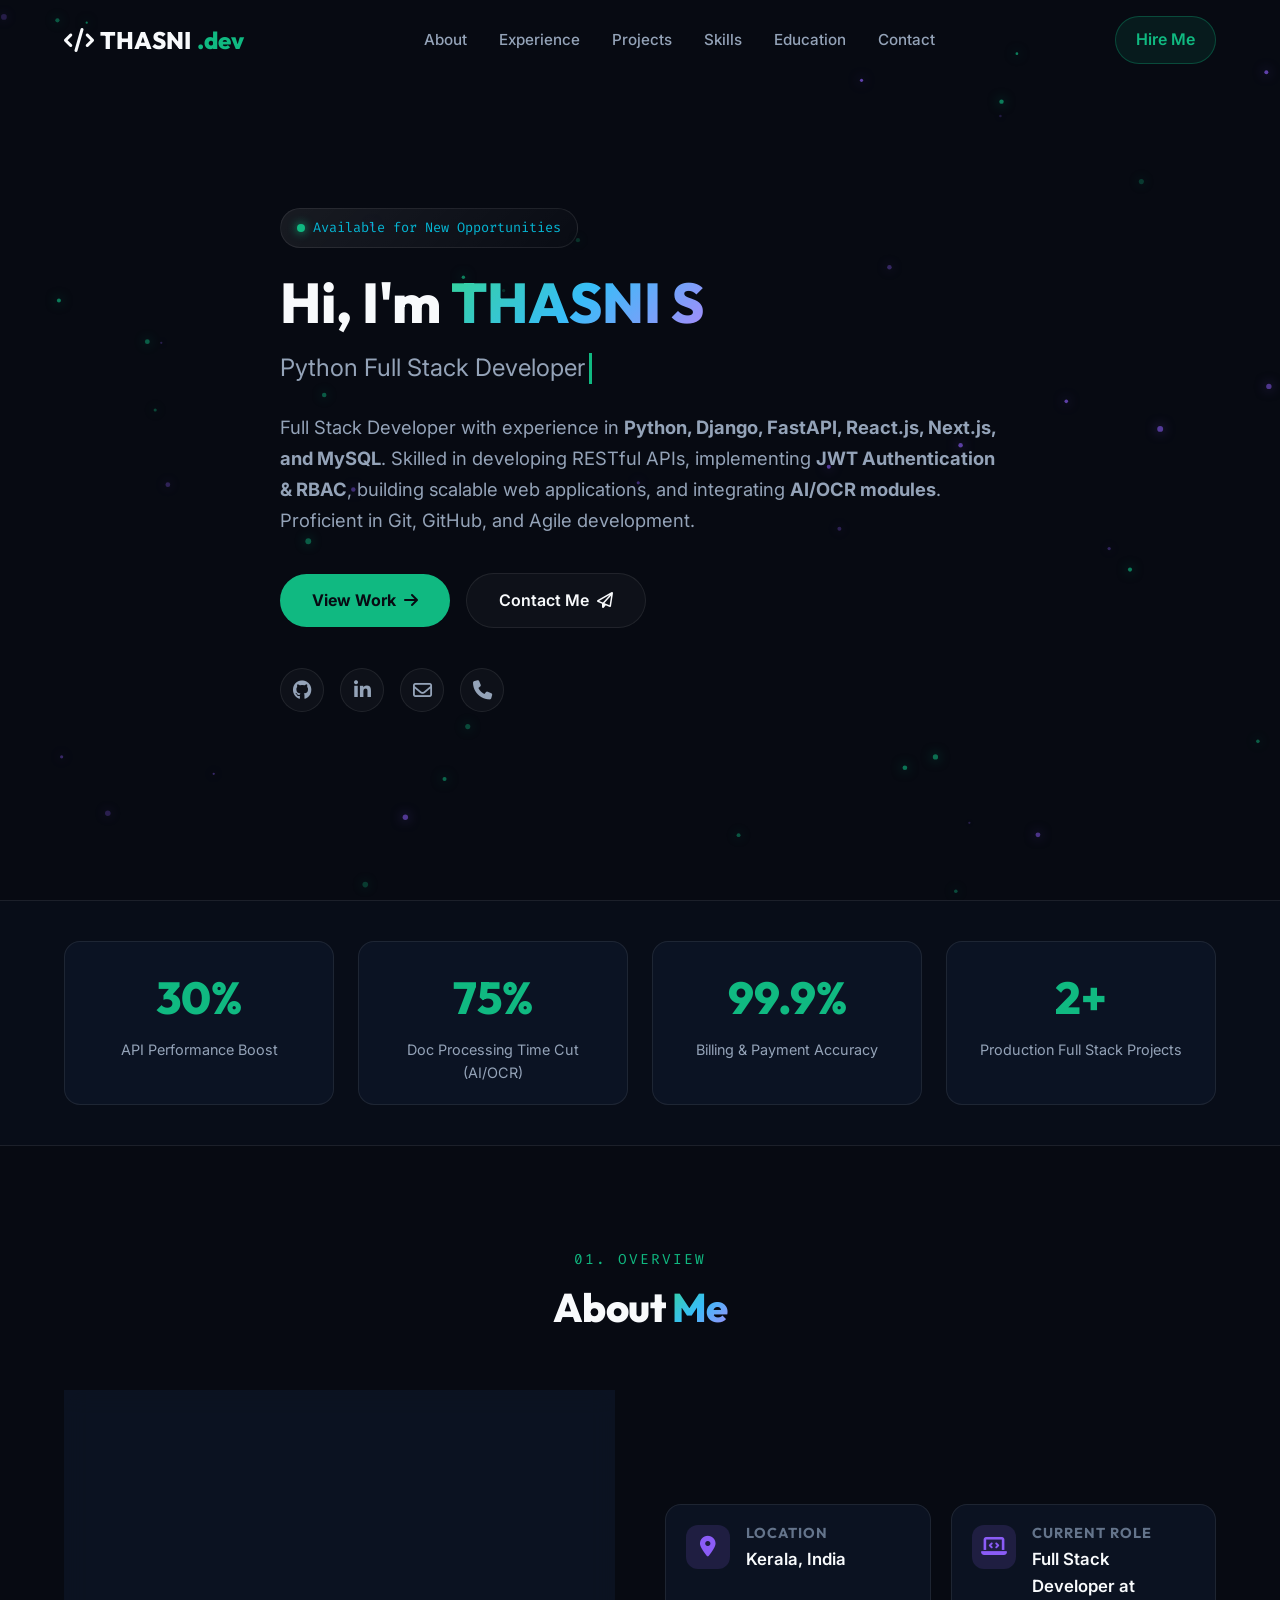
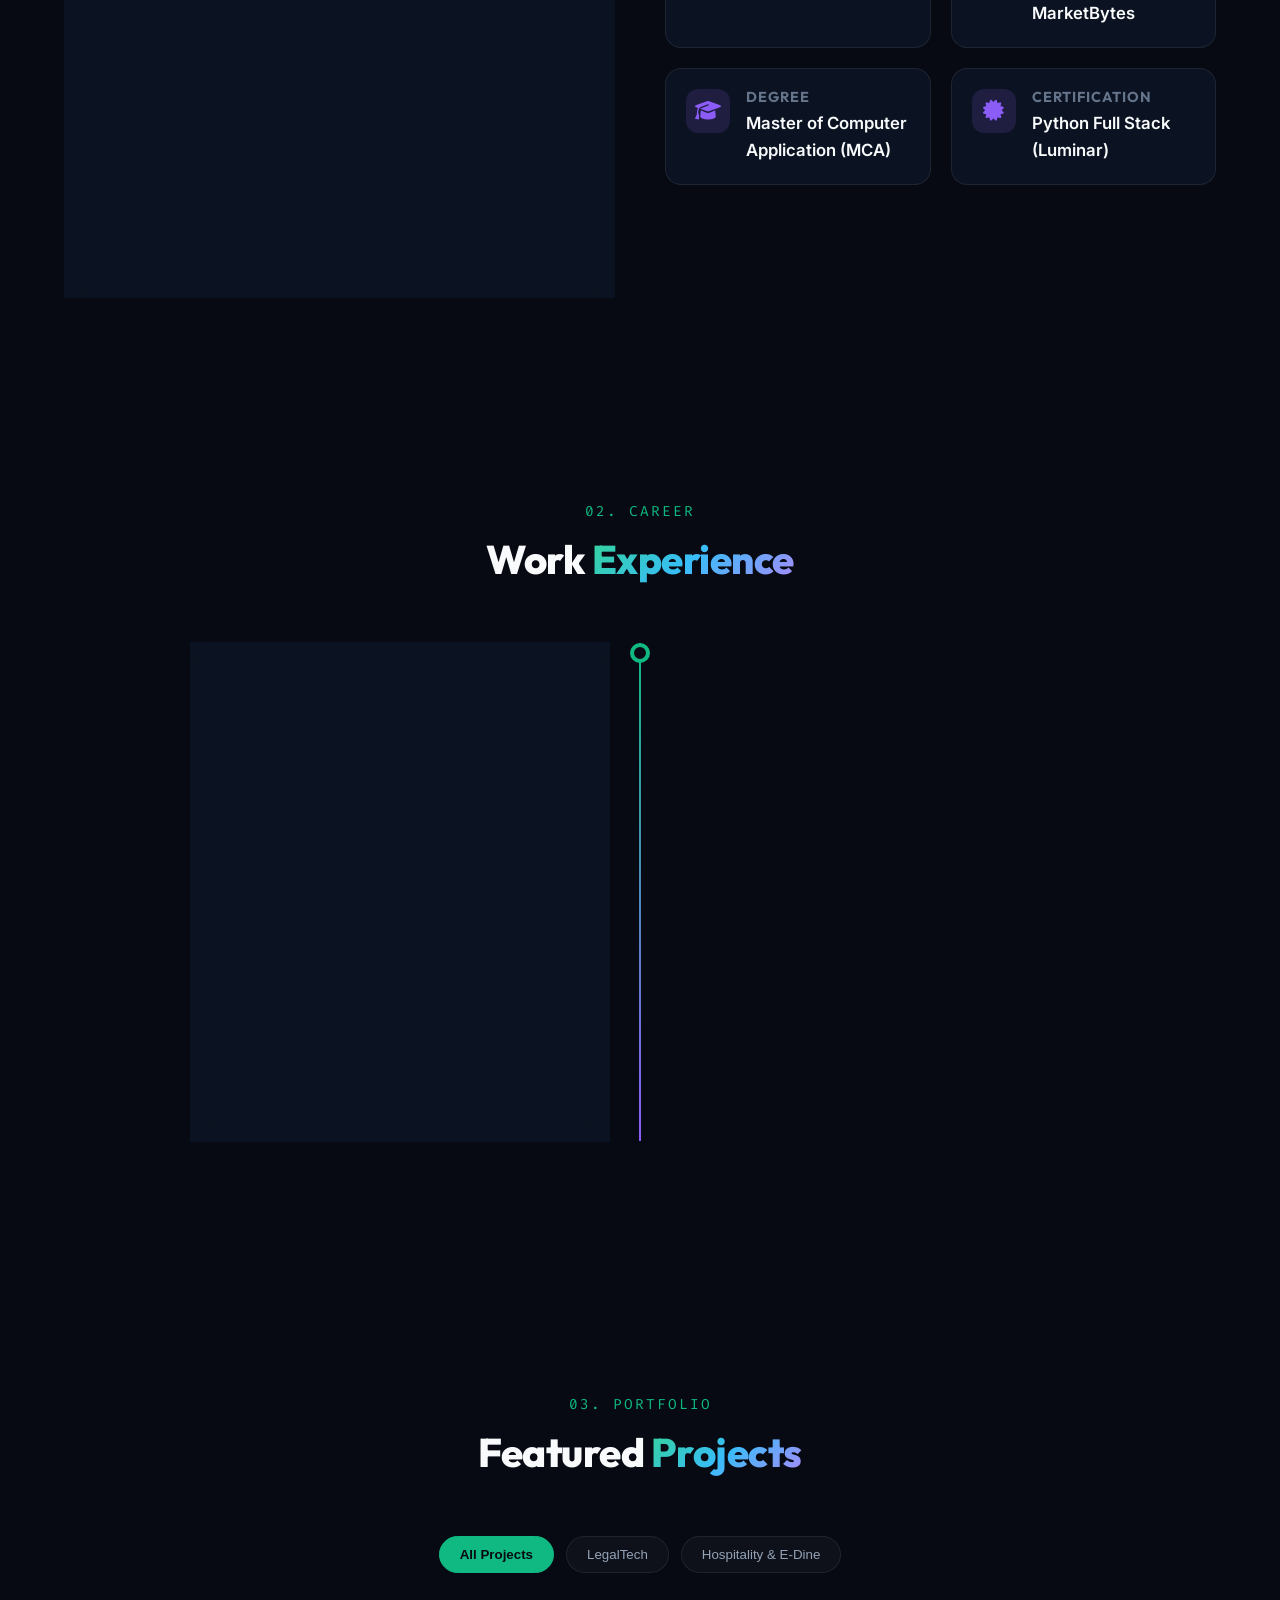
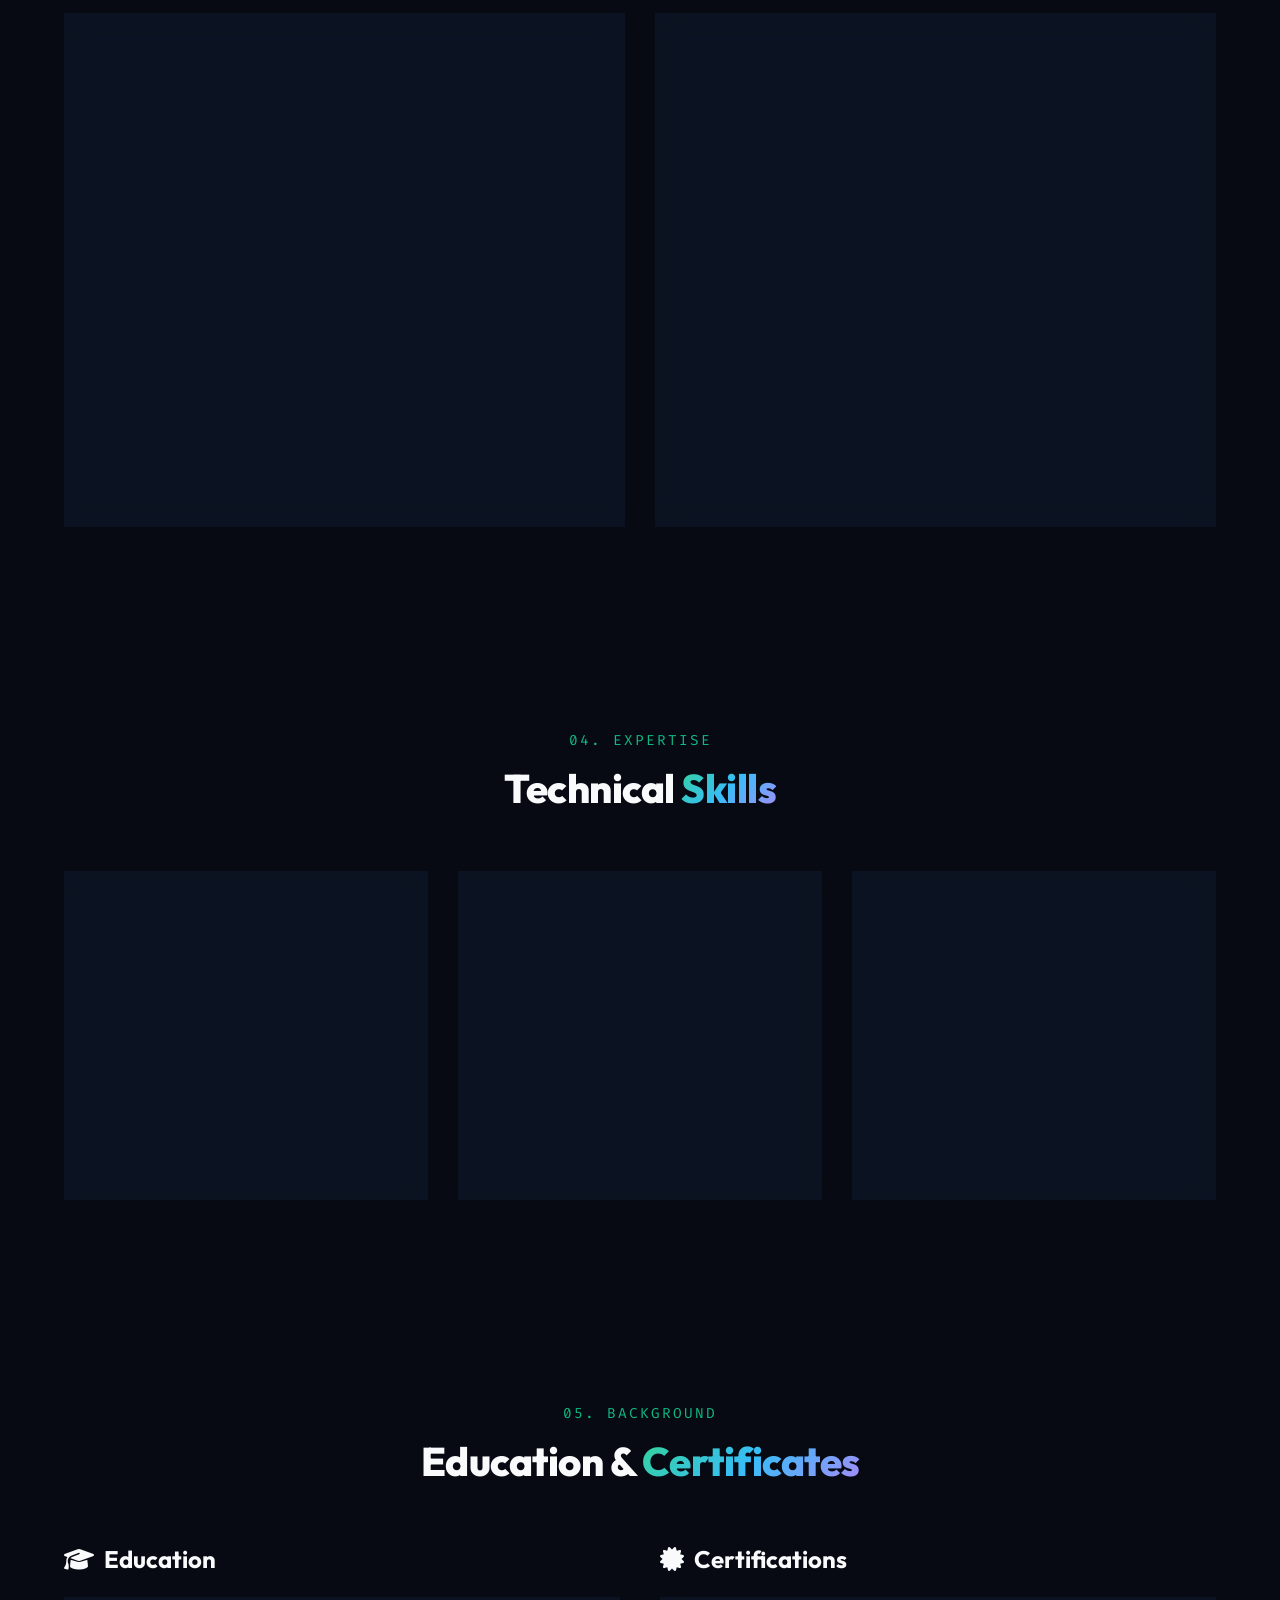
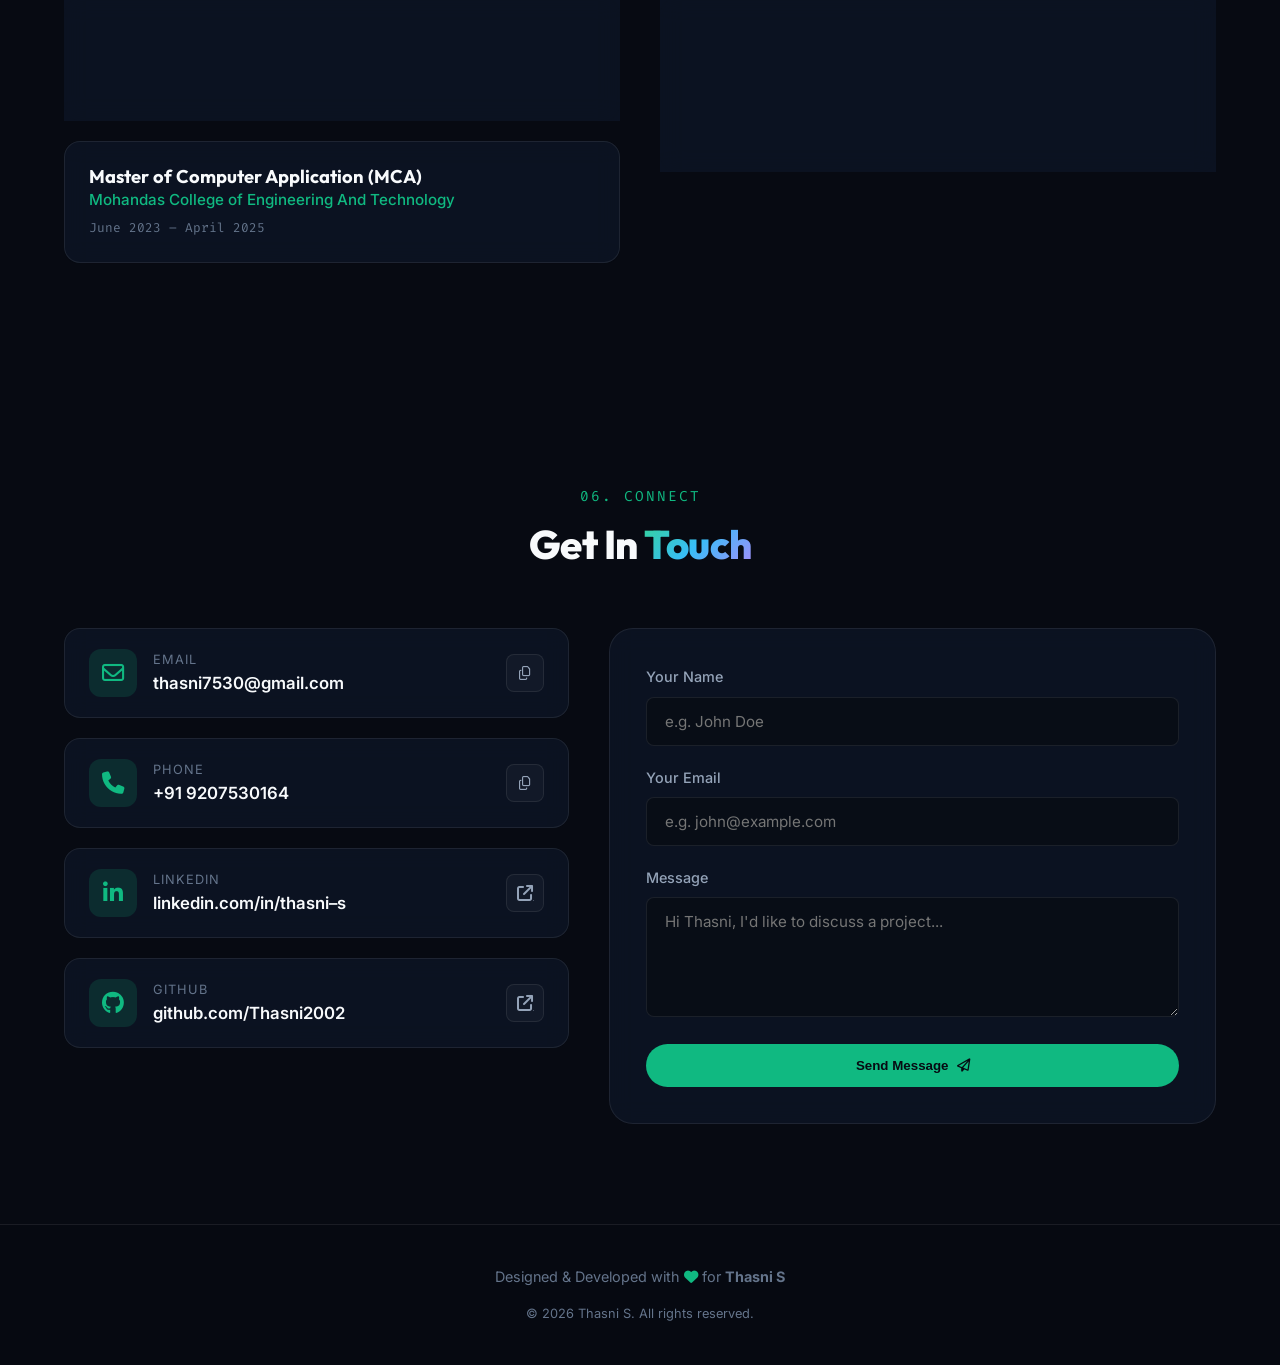
==== commit 745a8773: "Add canonical Vercel deployment link and repository README" ====
--- a/index.html
+++ b/index.html
@@ -3,9 +3,17 @@
 <head>
   <meta charset="UTF-8">
   <meta name="viewport" content="width=device-width, initial-scale=1.0">
-  <title>Thasni S | Python Full Stack Developer Portfolio</title>
-  <meta name="description" content="Portfolio of Thasni S, a Python Full Stack Developer specializing in FastAPI, Django, Next.js, React, and MySQL web applications.">
-  <meta name="keywords" content="Thasni S, Python Developer, Full Stack Developer, FastAPI, Django, Next.js, React, Web Development, Infopark Cherthala">
+  <link rel="canonical" href="https://portfolio-ruddy-delta-48.vercel.app/">
+  
+  <!-- Open Graph / Social Media Meta Tags -->
+  <meta property="og:type" content="website">
+  <meta property="og:url" content="https://portfolio-ruddy-delta-48.vercel.app/">
+  <meta property="og:title" content="Thasni S | Python Full Stack Developer Portfolio">
+  <meta property="og:description" content="Portfolio of Thasni S, a Python Full Stack Developer specializing in FastAPI, Django, Next.js, React, and MySQL web applications.">
+  
+  <!-- Twitter Card -->
+  <meta property="twitter:card" content="summary_large_image">
+  <meta property="twitter:url" content="https://portfolio-ruddy-delta-48.vercel.app/">
   
   <!-- FontAwesome Icons -->
   <link rel="stylesheet" href="https://cdnjs.cloudflare.com/ajax/libs/font-awesome/6.4.0/css/all.min.css">
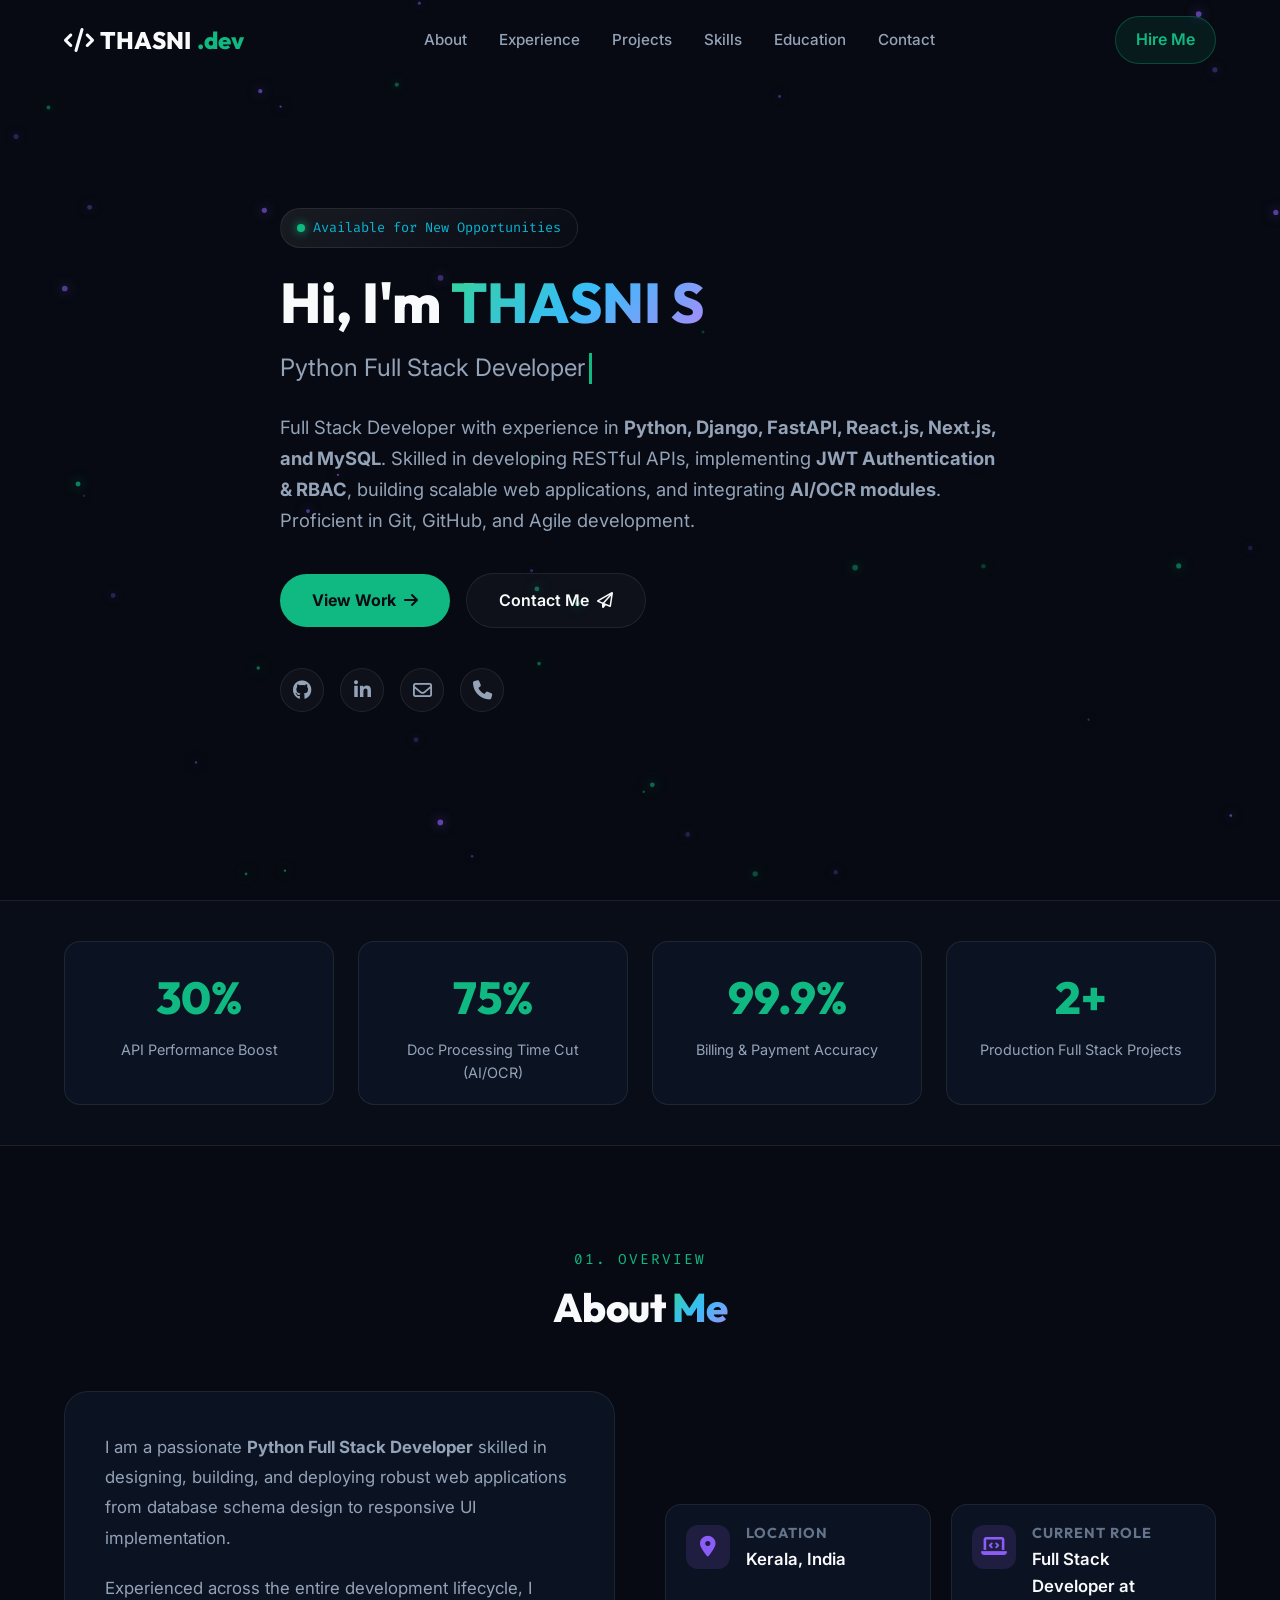
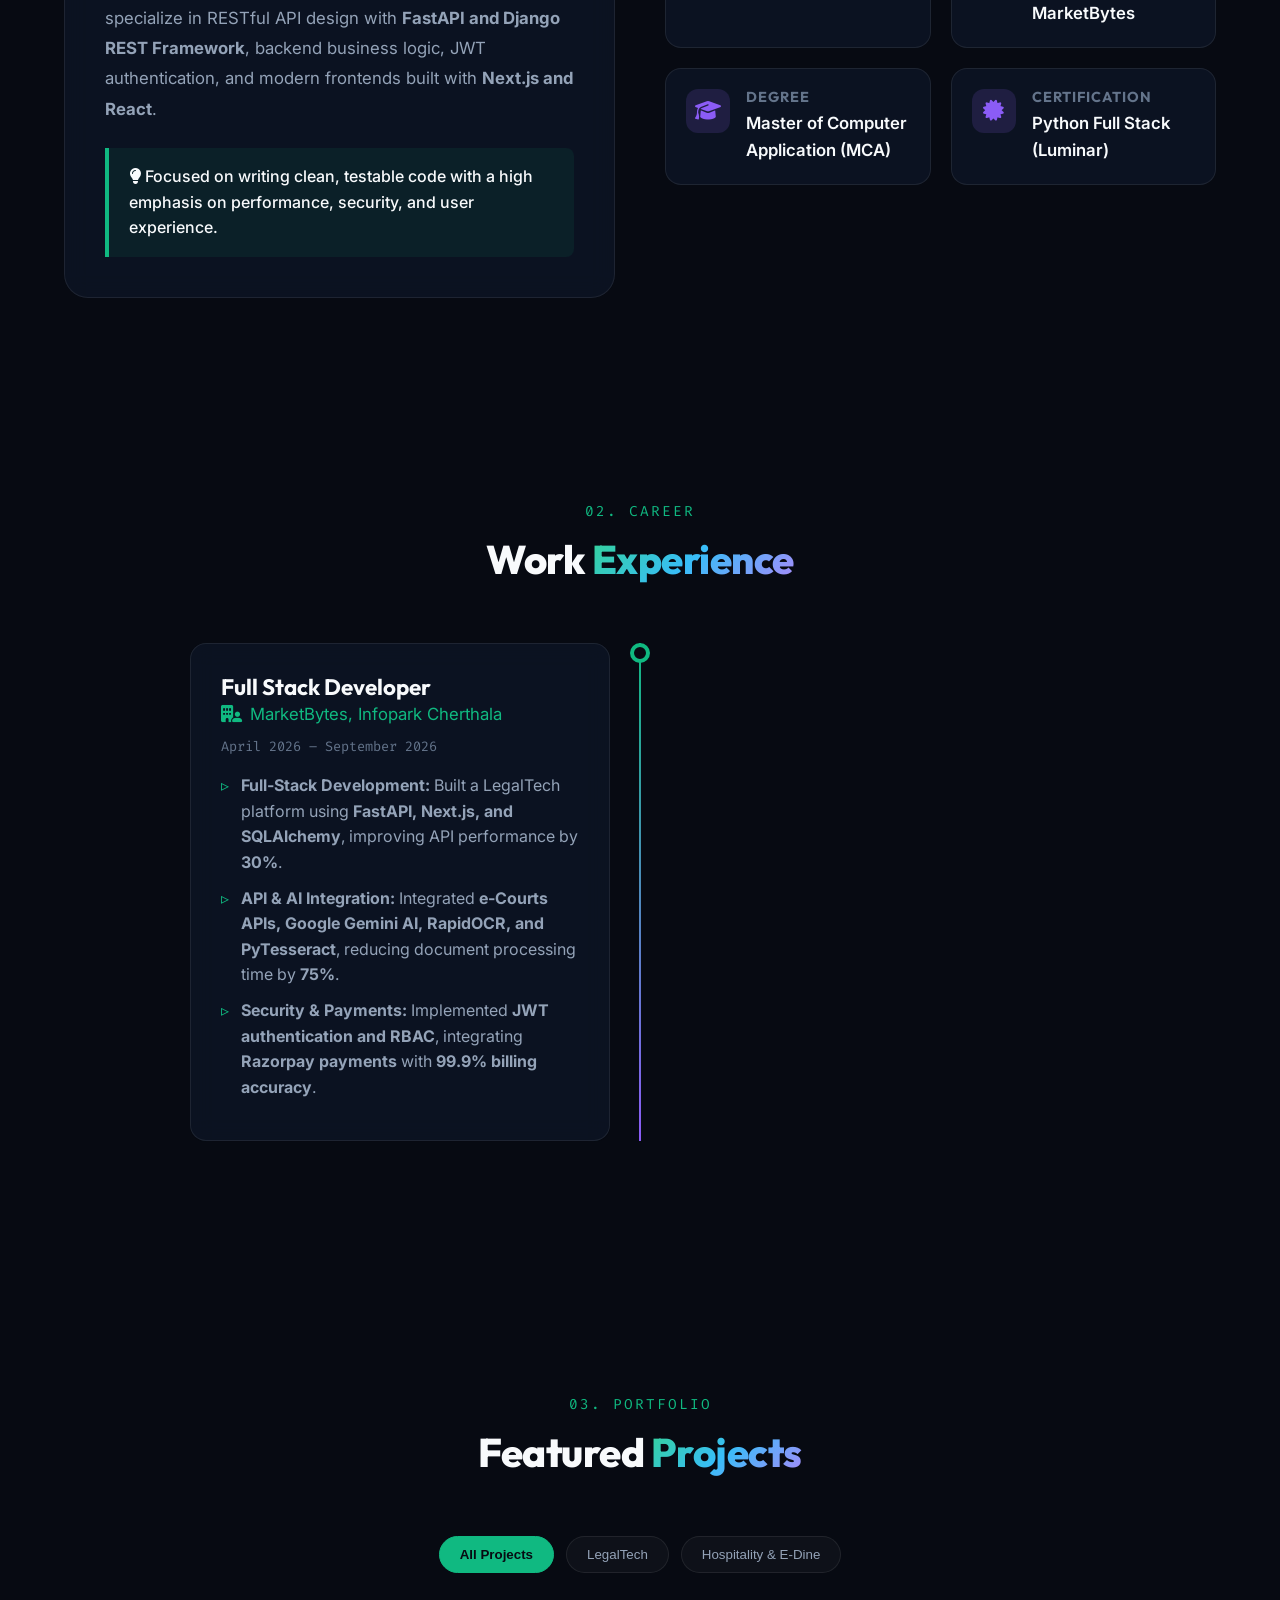
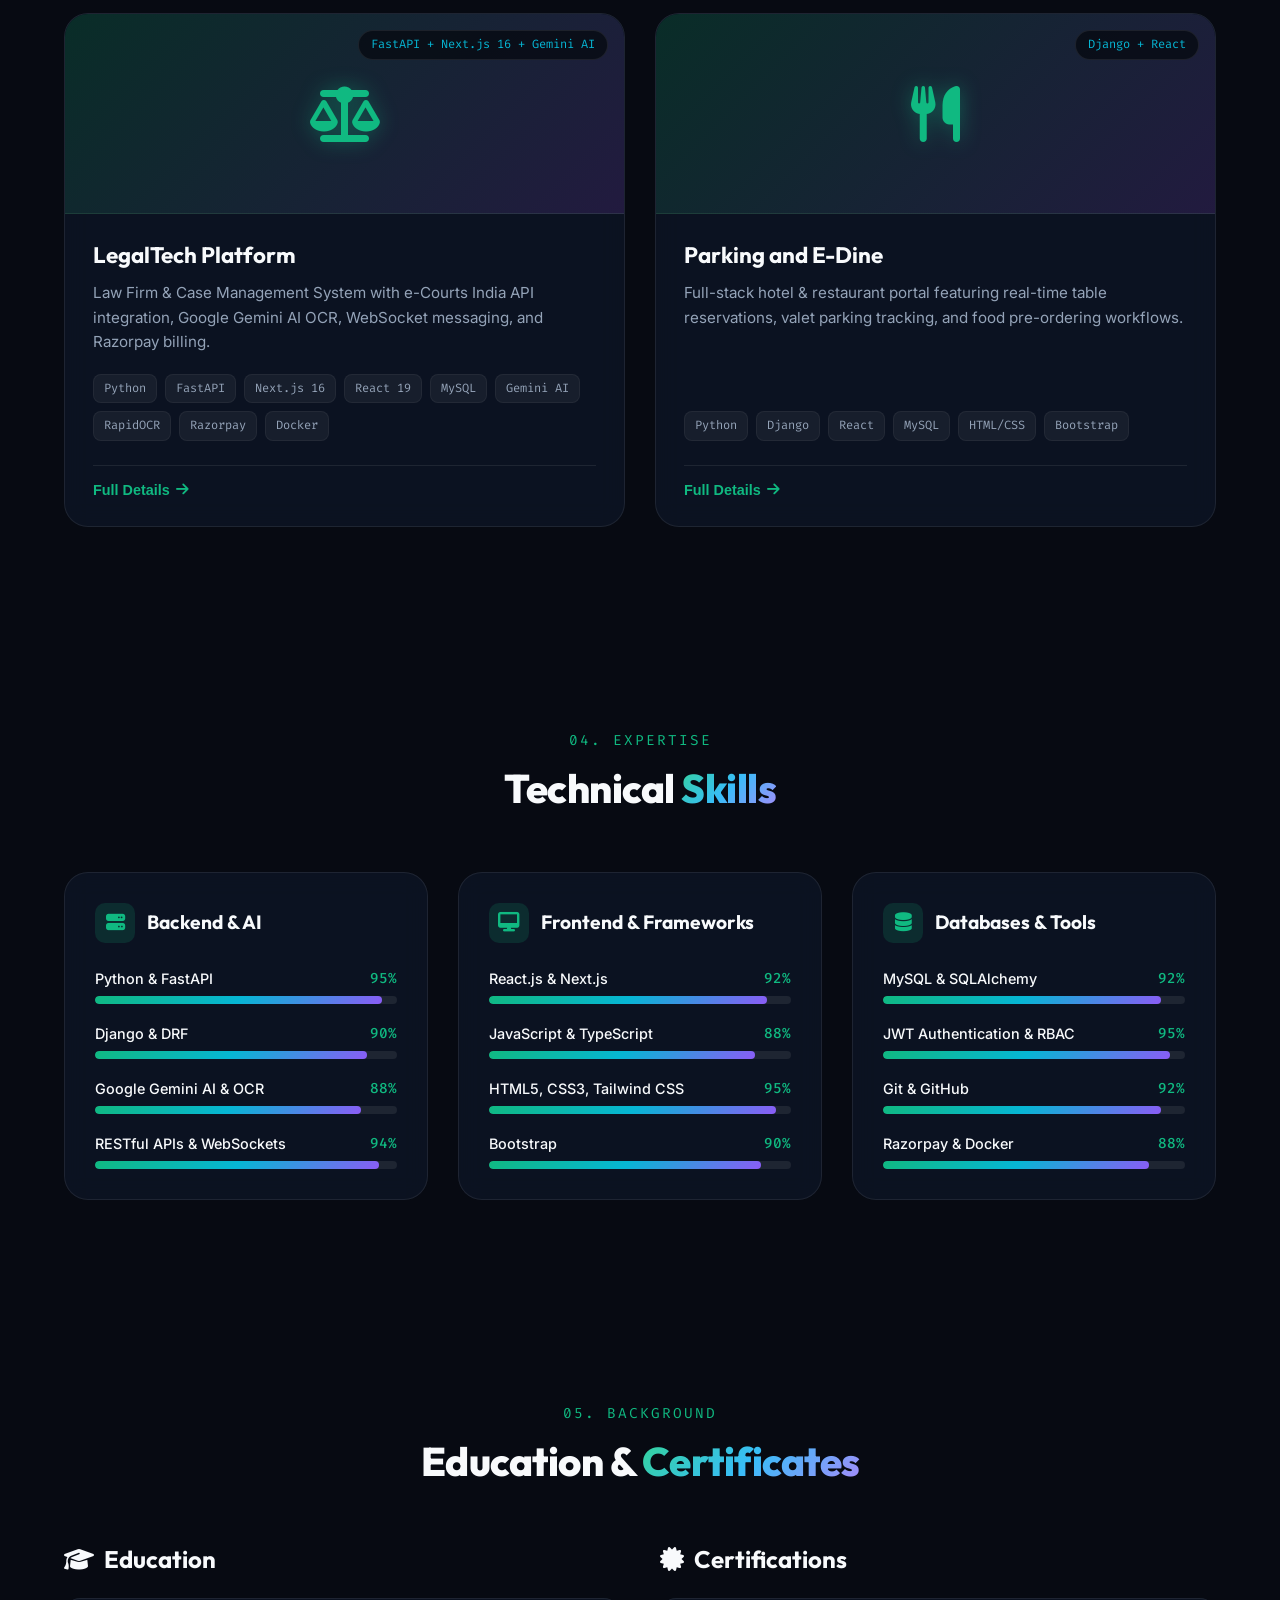
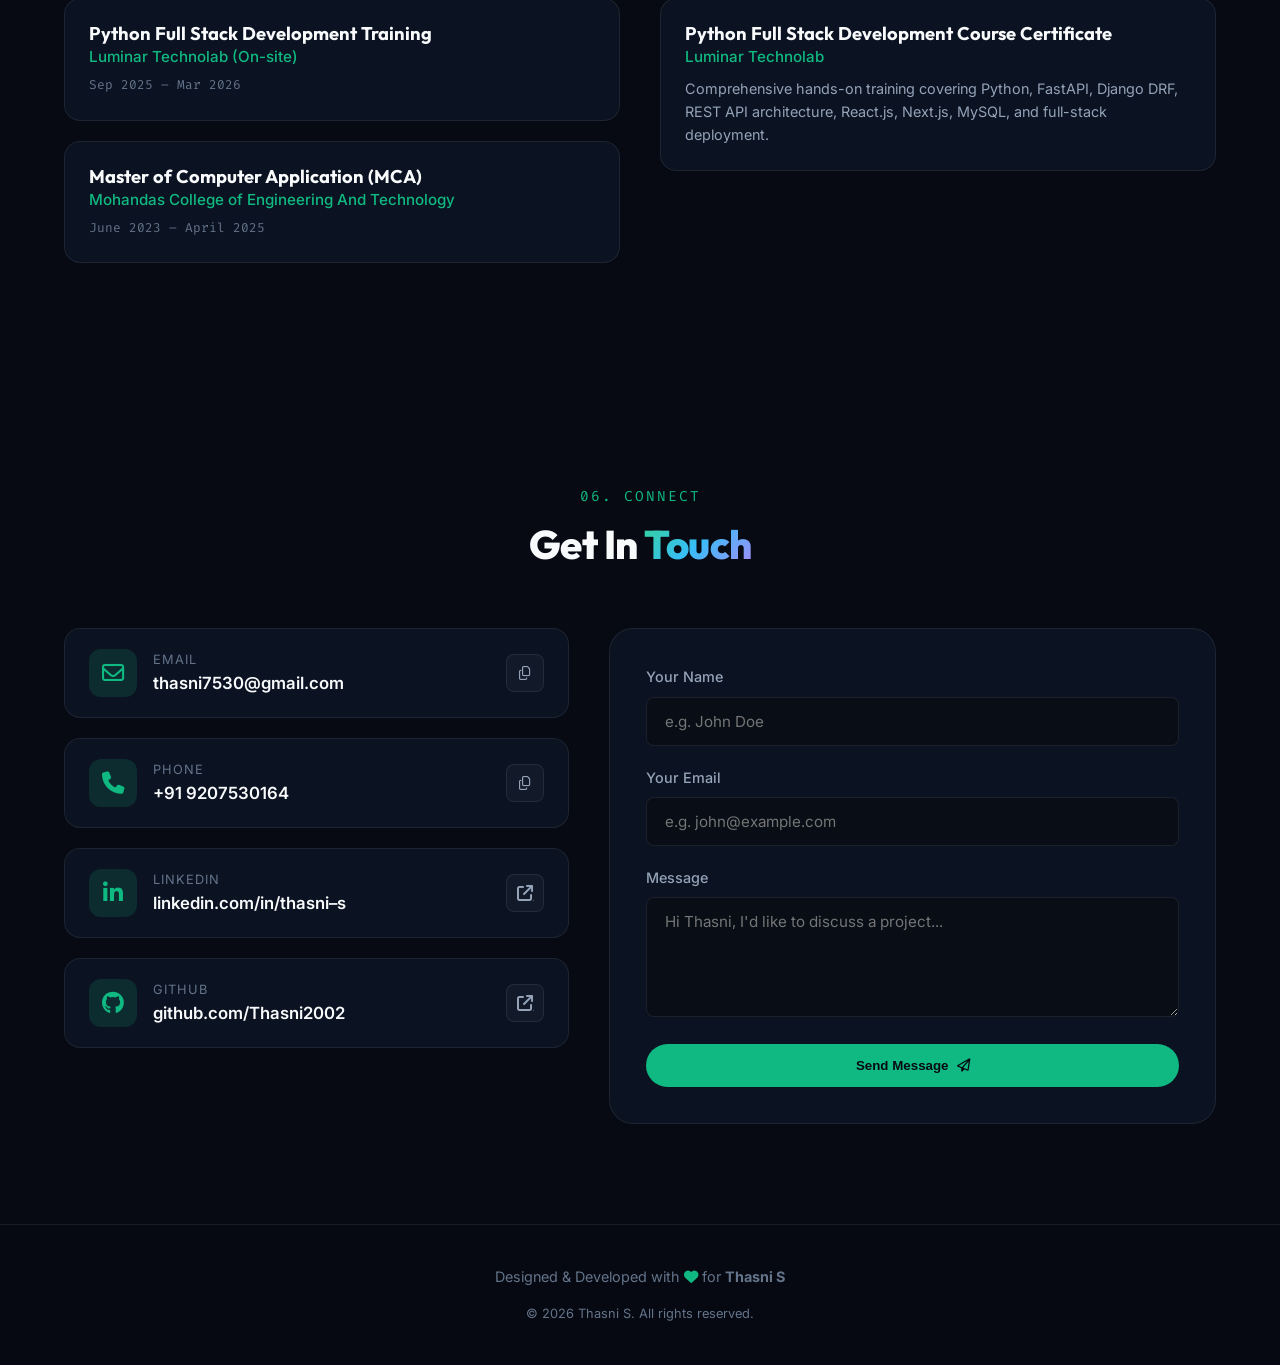
==== commit 64424522: "Update canonical live URL to thasni-portfolio.vercel.app" ====
--- a/index.html
+++ b/index.html
@@ -3,17 +3,17 @@
 <head>
   <meta charset="UTF-8">
   <meta name="viewport" content="width=device-width, initial-scale=1.0">
-  <link rel="canonical" href="https://portfolio-ruddy-delta-48.vercel.app/">
+  <link rel="canonical" href="https://thasni-portfolio.vercel.app/">
   
   <!-- Open Graph / Social Media Meta Tags -->
   <meta property="og:type" content="website">
-  <meta property="og:url" content="https://portfolio-ruddy-delta-48.vercel.app/">
+  <meta property="og:url" content="https://thasni-portfolio.vercel.app/">
   <meta property="og:title" content="Thasni S | Python Full Stack Developer Portfolio">
   <meta property="og:description" content="Portfolio of Thasni S, a Python Full Stack Developer specializing in FastAPI, Django, Next.js, React, and MySQL web applications.">
   
   <!-- Twitter Card -->
   <meta property="twitter:card" content="summary_large_image">
-  <meta property="twitter:url" content="https://portfolio-ruddy-delta-48.vercel.app/">
+  <meta property="twitter:url" content="https://thasni-portfolio.vercel.app/">
   
   <!-- FontAwesome Icons -->
   <link rel="stylesheet" href="https://cdnjs.cloudflare.com/ajax/libs/font-awesome/6.4.0/css/all.min.css">
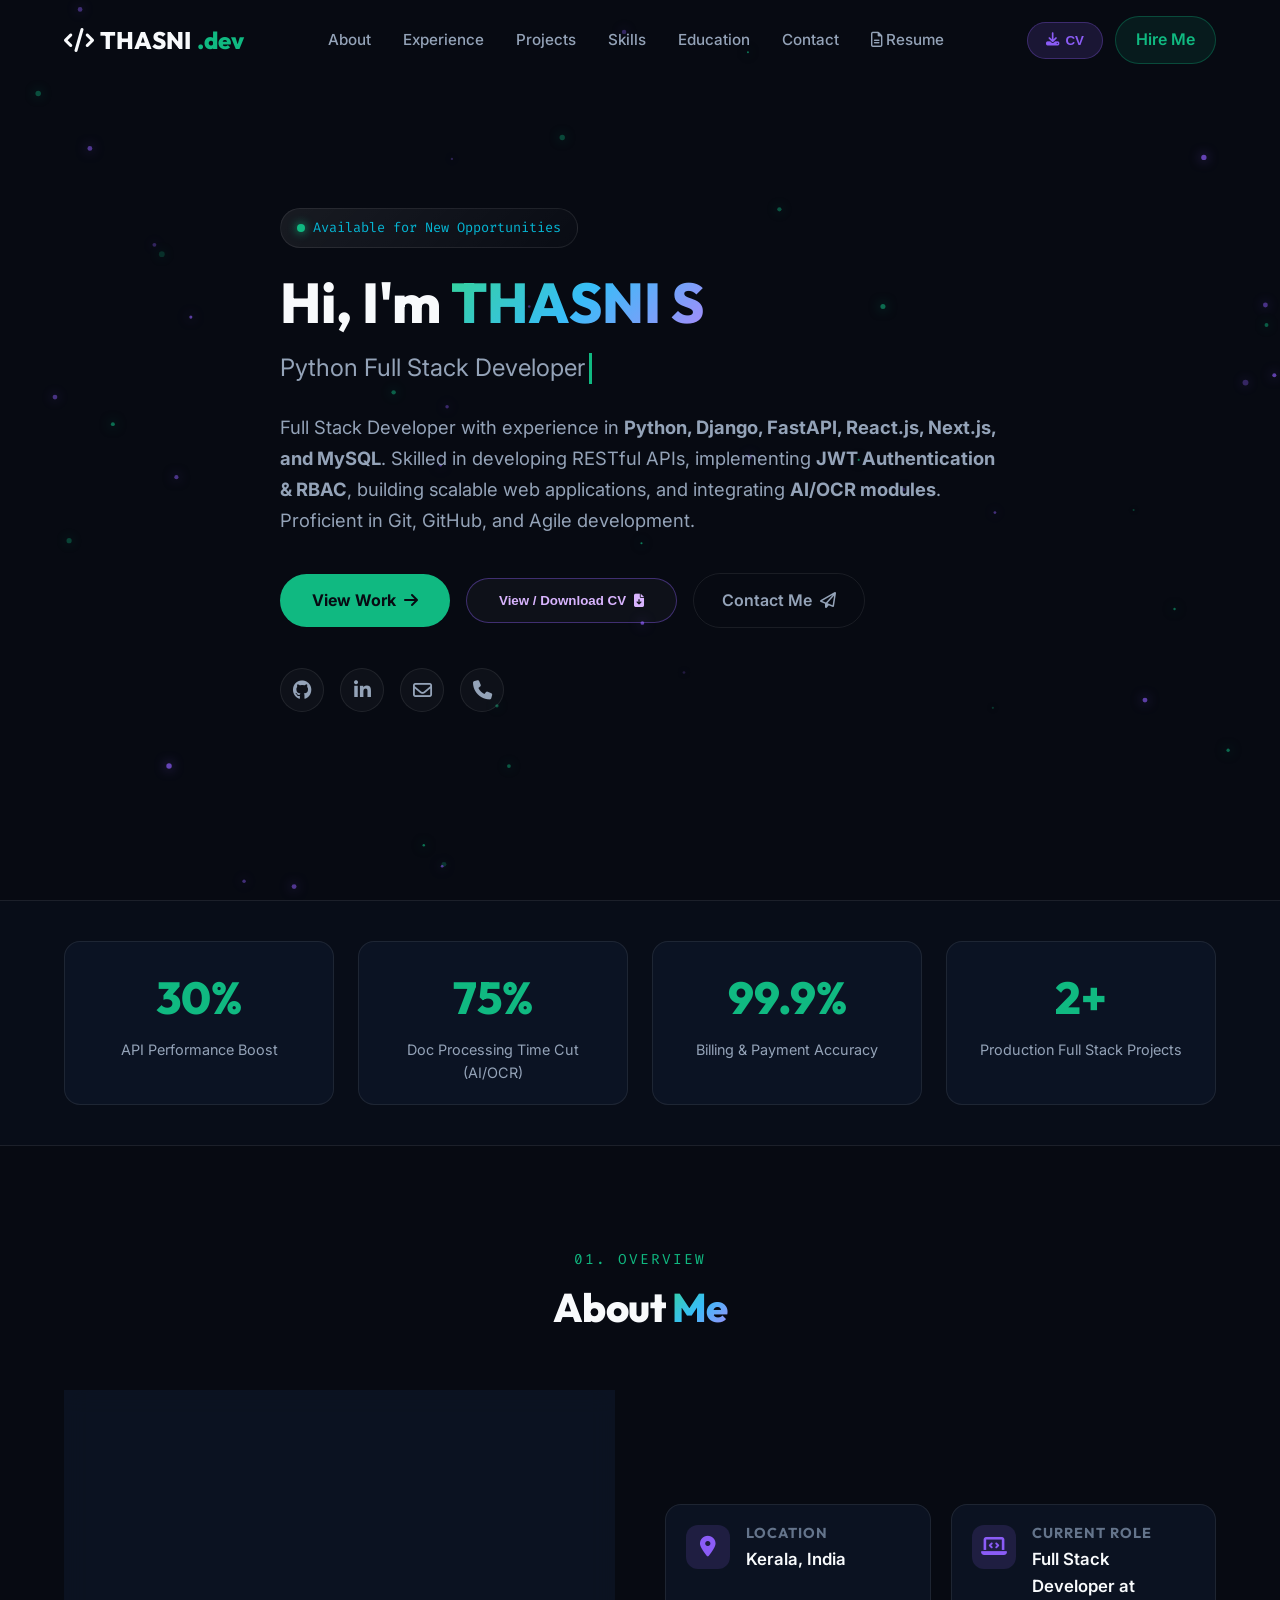
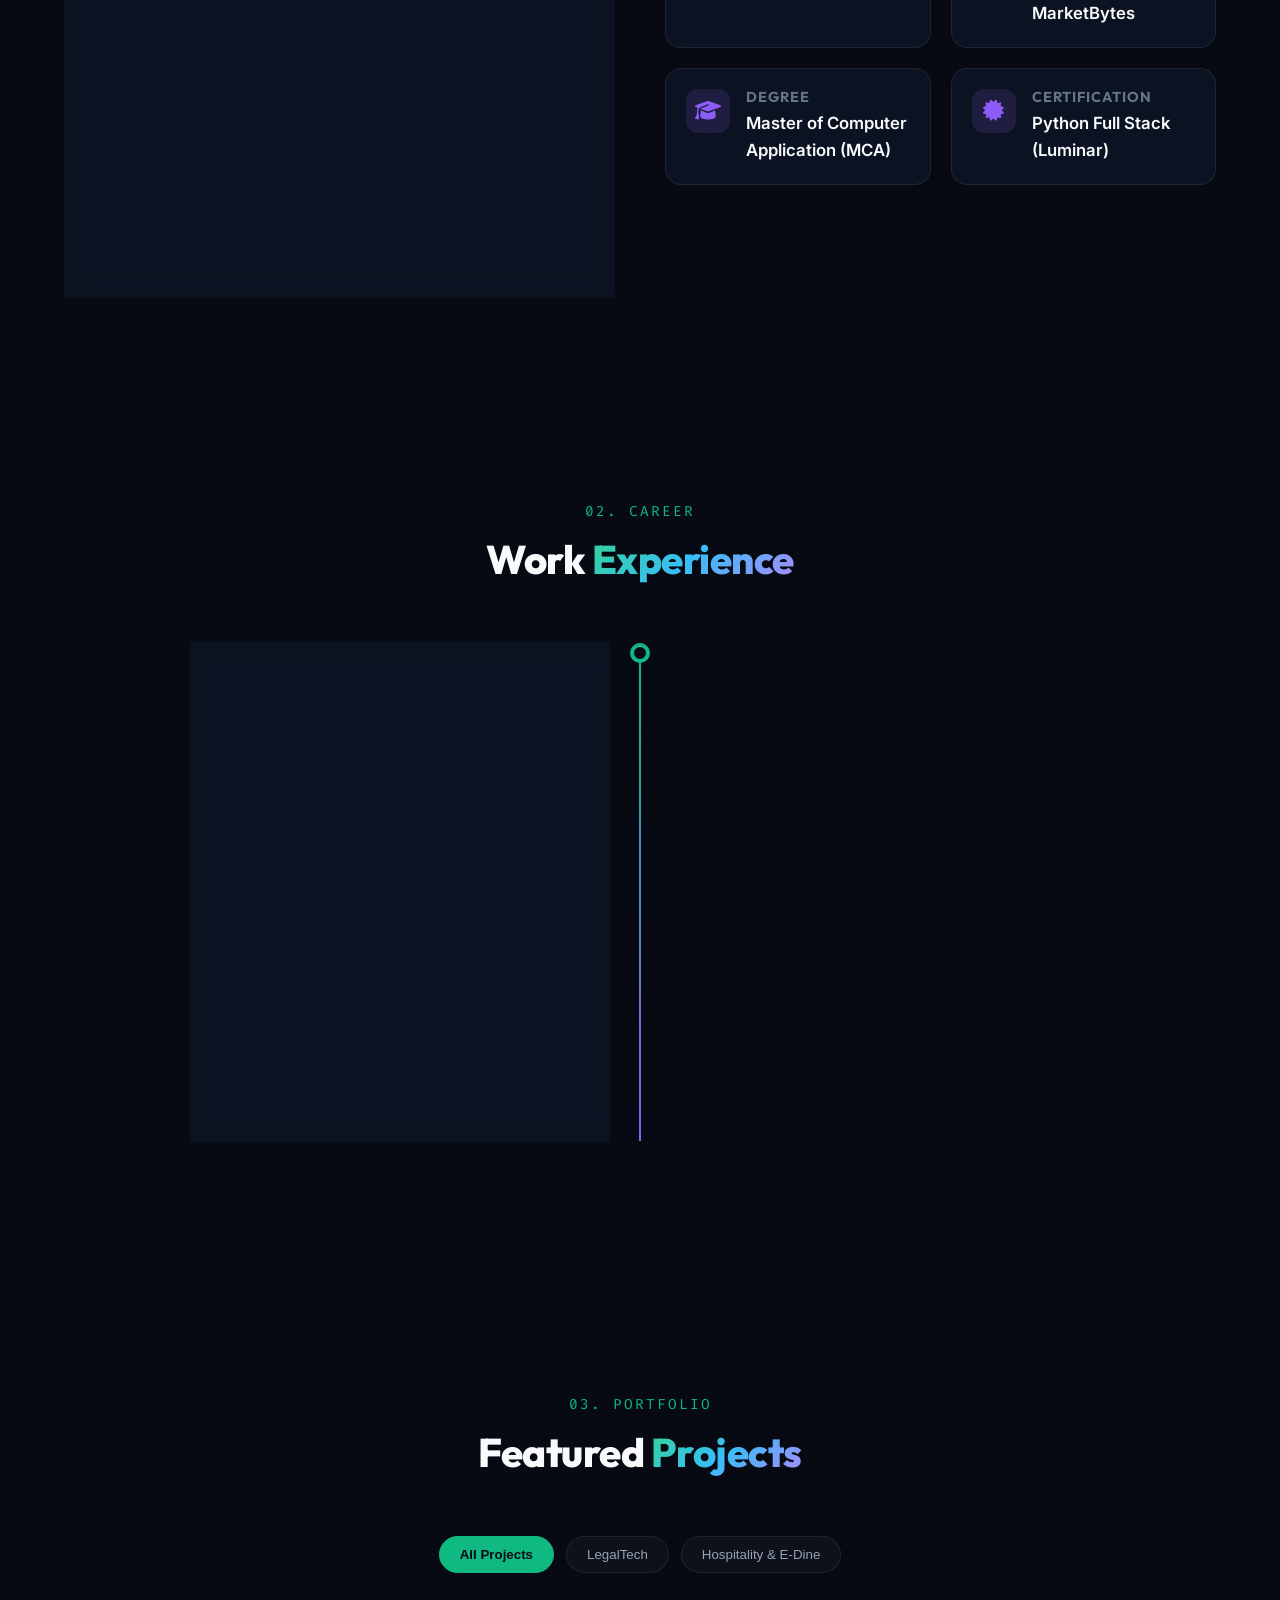
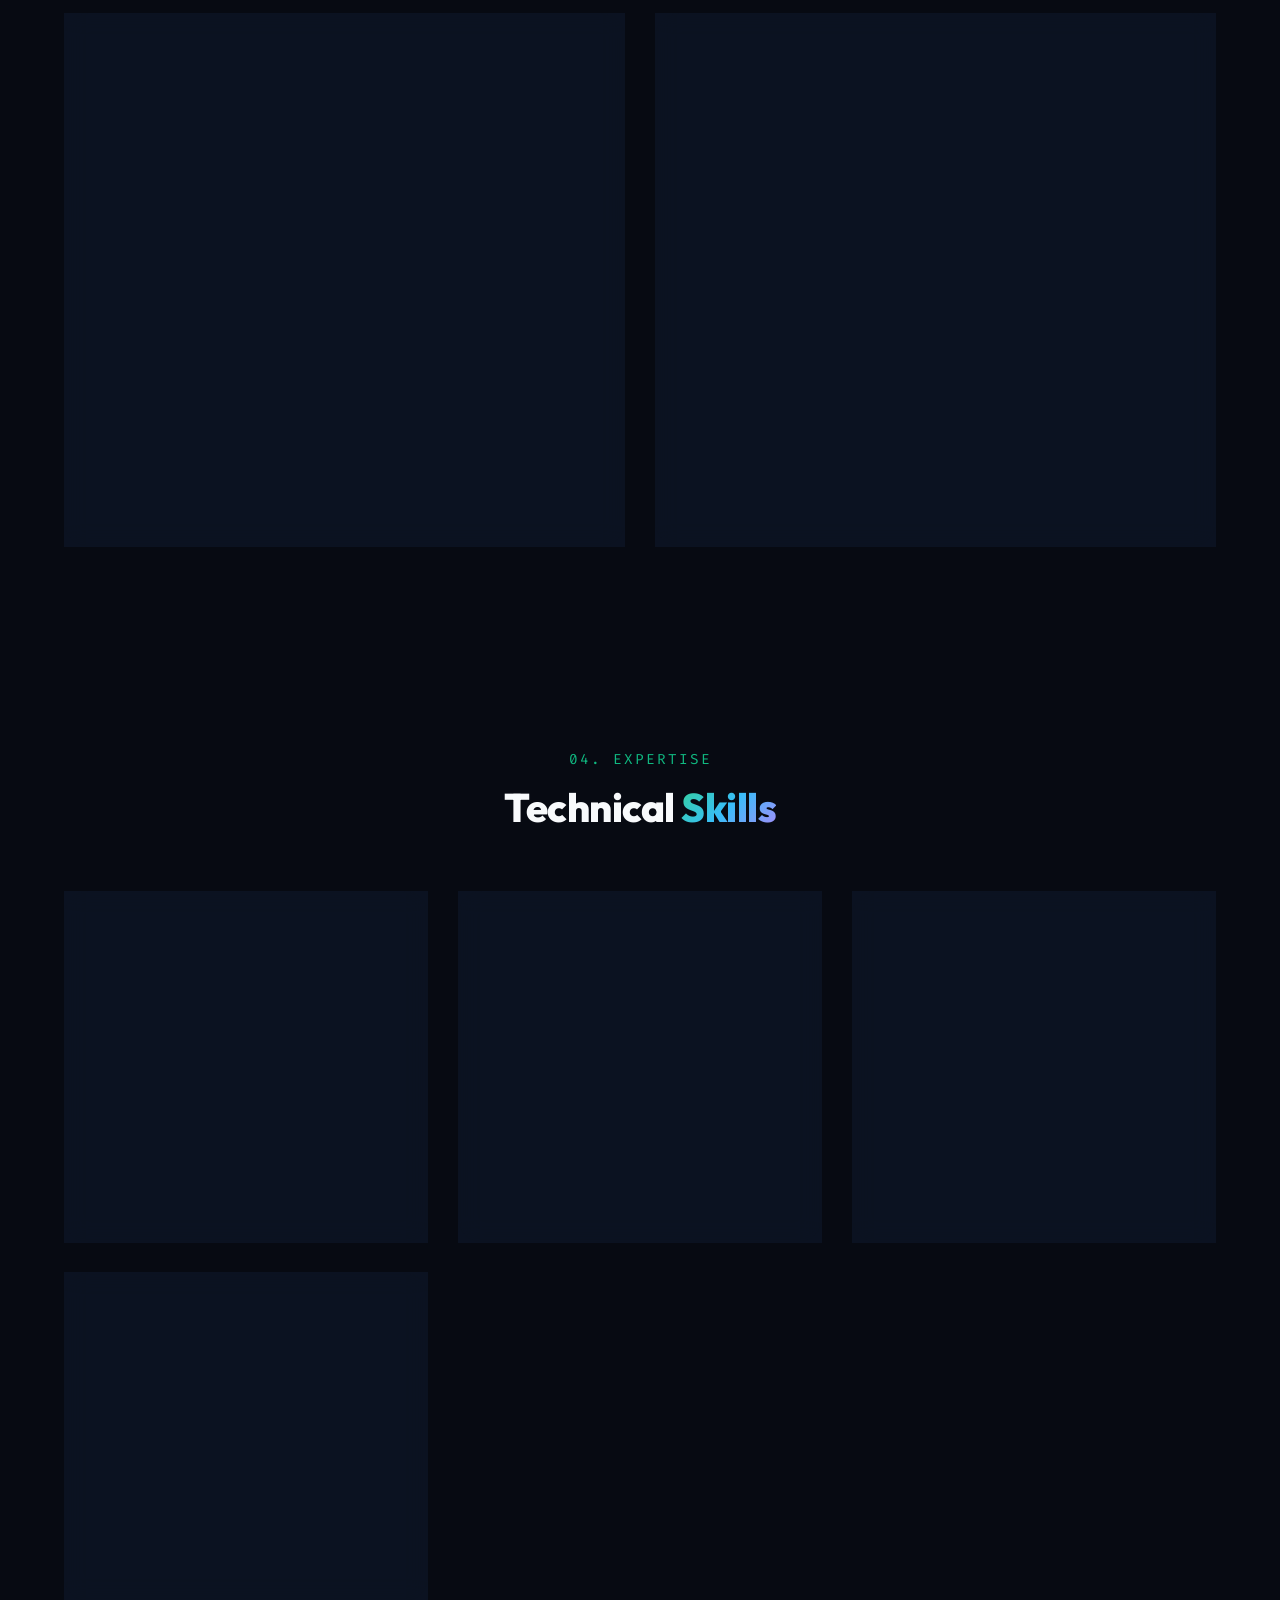
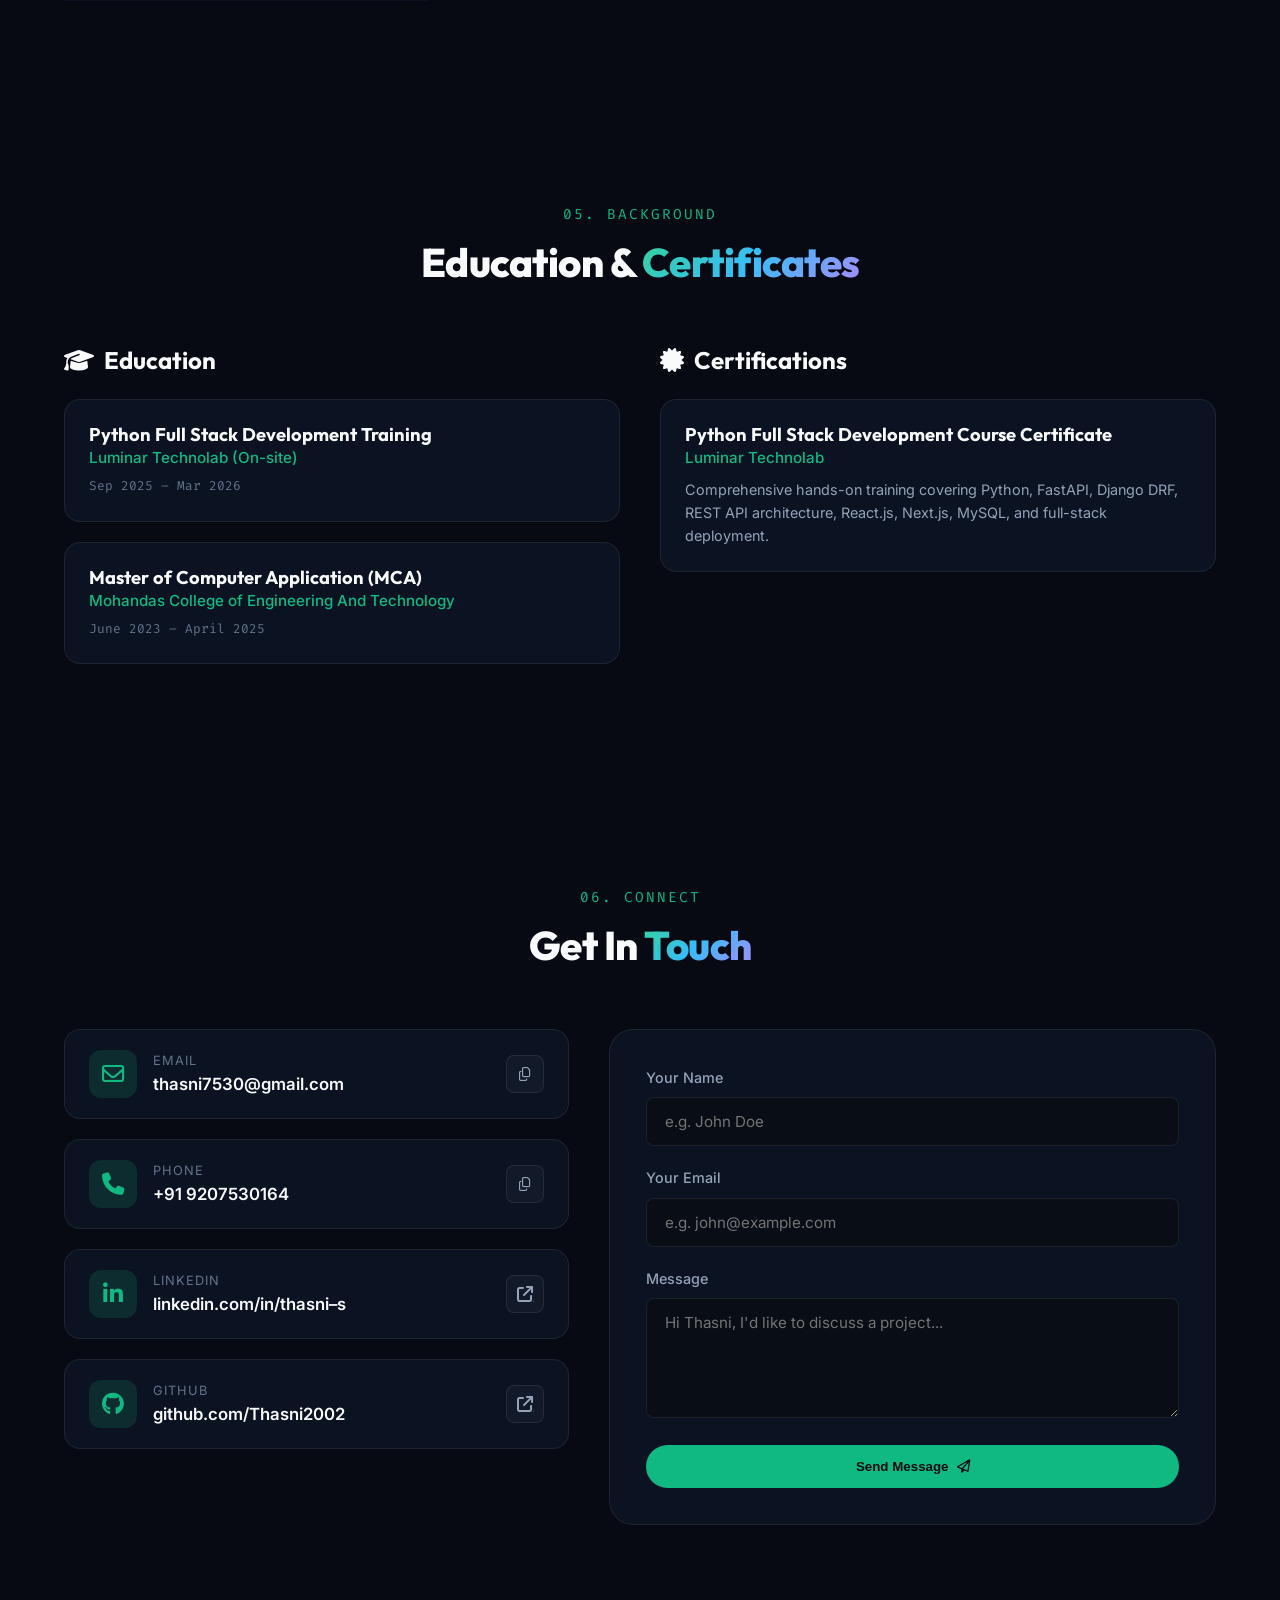
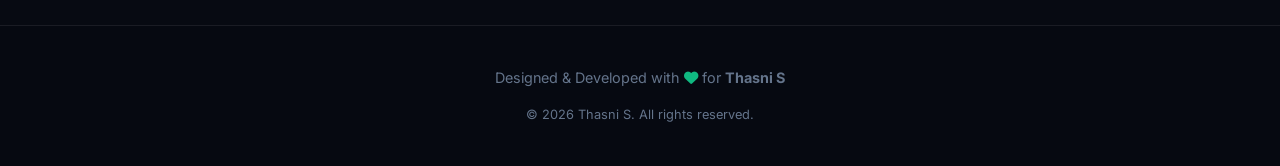
==== commit c551c89e: "Update portfolio with resume details and interactive resume page" ====
--- a/index.html
+++ b/index.html
@@ -40,9 +40,13 @@
         <li><a href="#skills">Skills</a></li>
         <li><a href="#education">Education</a></li>
         <li><a href="#contact">Contact</a></li>
+        <li><a href="#resume-modal" class="resume-nav-link" id="view-resume-nav"><i class="fa-regular fa-file-lines"></i> Resume</a></li>
       </ul>
 
-      <a href="#contact" class="nav-btn">Hire Me</a>
+      <div class="nav-actions">
+        <button id="view-resume-btn" class="nav-btn-cv"><i class="fa-solid fa-download"></i> CV</button>
+        <a href="#contact" class="nav-btn">Hire Me</a>
+      </div>
 
       <button class="mobile-toggle" aria-label="Toggle navigation">
         <i class="fa-solid fa-bars"></i>
@@ -75,7 +79,10 @@
             <a href="#projects" class="btn-primary">
               View Work <i class="fa-solid fa-arrow-right"></i>
             </a>
-            <a href="#contact" class="btn-secondary">
+            <button id="view-resume-hero" class="btn-secondary btn-cv-hero">
+              View / Download CV <i class="fa-solid fa-file-arrow-down"></i>
+            </button>
+            <a href="#contact" class="btn-outline">
               Contact Me <i class="fa-regular fa-paper-plane"></i>
             </a>
           </div>
@@ -262,6 +269,9 @@
               <button class="btn-details" data-project="legaltech">
                 Full Details <i class="fa-solid fa-arrow-right"></i>
               </button>
+              <a href="https://github.com/Thasni2002" target="_blank" rel="noopener" class="project-github-btn" title="View Source on GitHub">
+                <i class="fa-brands fa-github"></i> GitHub
+              </a>
             </div>
           </div>
         </div>
@@ -275,20 +285,25 @@
           <div class="project-content">
             <h3 class="project-title">Parking and E-Dine</h3>
             <p class="project-desc">
-              Full-stack hotel & restaurant portal featuring real-time table reservations, valet parking tracking, and food pre-ordering workflows.
+              Full-stack hotel & restaurant portal featuring real-time table reservations, valet parking availability tracking, and food pre-ordering workflows.
             </p>
             <div class="tech-stack-list">
               <span class="tech-tag">Python</span>
               <span class="tech-tag">Django</span>
               <span class="tech-tag">React</span>
               <span class="tech-tag">MySQL</span>
-              <span class="tech-tag">HTML/CSS</span>
+              <span class="tech-tag">HTML5</span>
+              <span class="tech-tag">CSS3</span>
+              <span class="tech-tag">JavaScript</span>
               <span class="tech-tag">Bootstrap</span>
             </div>
             <div class="project-actions">
               <button class="btn-details" data-project="parking">
                 Full Details <i class="fa-solid fa-arrow-right"></i>
               </button>
+              <a href="https://github.com/Thasni2002" target="_blank" rel="noopener" class="project-github-btn" title="View Source on GitHub">
+                <i class="fa-brands fa-github"></i> GitHub
+              </a>
             </div>
           </div>
         </div>
@@ -305,116 +320,154 @@
       </div>
 
       <div class="skills-wrapper">
-        <!-- Backend & AI -->
+        <!-- Card 1: Languages & Frontend -->
+        <div class="skill-category-card">
+          <div class="category-header">
+            <div class="category-icon"><i class="fa-solid fa-code"></i></div>
+            <h3 class="category-title">Languages & Frontend</h3>
+          </div>
+          <div class="skill-items">
+            <div class="skill-item">
+              <div class="skill-info">
+                <span class="skill-name">Python & TypeScript</span>
+                <span class="skill-percentage">95%</span>
+              </div>
+              <div class="skill-bar-bg"><div class="skill-bar-fill" data-width="95%"></div></div>
+            </div>
+            <div class="skill-item">
+              <div class="skill-info">
+                <span class="skill-name">JavaScript (ES6+)</span>
+                <span class="skill-percentage">92%</span>
+              </div>
+              <div class="skill-bar-bg"><div class="skill-bar-fill" data-width="92%"></div></div>
+            </div>
+            <div class="skill-item">
+              <div class="skill-info">
+                <span class="skill-name">React.js & Next.js (Next 16)</span>
+                <span class="skill-percentage">94%</span>
+              </div>
+              <div class="skill-bar-bg"><div class="skill-bar-fill" data-width="94%"></div></div>
+            </div>
+            <div class="skill-item">
+              <div class="skill-info">
+                <span class="skill-name">HTML5, CSS3, Tailwind & Bootstrap</span>
+                <span class="skill-percentage">95%</span>
+              </div>
+              <div class="skill-bar-bg"><div class="skill-bar-fill" data-width="95%"></div></div>
+            </div>
+          </div>
+        </div>
+
+        <!-- Card 2: Backend & Databases -->
         <div class="skill-category-card">
           <div class="category-header">
             <div class="category-icon"><i class="fa-solid fa-server"></i></div>
-            <h3 class="category-title">Backend & AI</h3>
+            <h3 class="category-title">Backend & Databases</h3>
           </div>
           <div class="skill-items">
             <div class="skill-item">
               <div class="skill-info">
-                <span class="skill-name">Python & FastAPI</span>
-                <span class="skill-percentage">95%</span>
-              </div>
-              <div class="skill-bar-bg"><div class="skill-bar-fill" data-width="95%"></div></div>
+                <span class="skill-name">FastAPI & Async Architecture</span>
+                <span class="skill-percentage">96%</span>
+              </div>
+              <div class="skill-bar-bg"><div class="skill-bar-fill" data-width="96%"></div></div>
             </div>
             <div class="skill-item">
               <div class="skill-info">
                 <span class="skill-name">Django & DRF</span>
+                <span class="skill-percentage">92%</span>
+              </div>
+              <div class="skill-bar-bg"><div class="skill-bar-fill" data-width="92%"></div></div>
+            </div>
+            <div class="skill-item">
+              <div class="skill-info">
+                <span class="skill-name">MySQL & SQLAlchemy</span>
                 <span class="skill-percentage">90%</span>
               </div>
               <div class="skill-bar-bg"><div class="skill-bar-fill" data-width="90%"></div></div>
             </div>
             <div class="skill-item">
               <div class="skill-info">
-                <span class="skill-name">Google Gemini AI & OCR</span>
+                <span class="skill-name">Alembic Database Migrations</span>
                 <span class="skill-percentage">88%</span>
               </div>
               <div class="skill-bar-bg"><div class="skill-bar-fill" data-width="88%"></div></div>
             </div>
-            <div class="skill-item">
-              <div class="skill-info">
-                <span class="skill-name">RESTful APIs & WebSockets</span>
-                <span class="skill-percentage">94%</span>
-              </div>
-              <div class="skill-bar-bg"><div class="skill-bar-fill" data-width="94%"></div></div>
-            </div>
-          </div>
-        </div>
-
-        <!-- Frontend Technologies -->
+          </div>
+        </div>
+
+        <!-- Card 3: Tools & AI Integrations -->
         <div class="skill-category-card">
           <div class="category-header">
-            <div class="category-icon"><i class="fa-solid fa-desktop"></i></div>
-            <h3 class="category-title">Frontend & Frameworks</h3>
+            <div class="category-icon"><i class="fa-solid fa-screwdriver-wrench"></i></div>
+            <h3 class="category-title">Tools & AI Integrations</h3>
           </div>
           <div class="skill-items">
             <div class="skill-item">
               <div class="skill-info">
-                <span class="skill-name">React.js & Next.js</span>
+                <span class="skill-name">Git & GitHub</span>
+                <span class="skill-percentage">95%</span>
+              </div>
+              <div class="skill-bar-bg"><div class="skill-bar-fill" data-width="95%"></div></div>
+            </div>
+            <div class="skill-item">
+              <div class="skill-info">
+                <span class="skill-name">Google Gemini AI & OCR (RapidOCR/PyTesseract)</span>
+                <span class="skill-percentage">90%</span>
+              </div>
+              <div class="skill-bar-bg"><div class="skill-bar-fill" data-width="90%"></div></div>
+            </div>
+            <div class="skill-item">
+              <div class="skill-info">
+                <span class="skill-name">Docker & Containerization</span>
+                <span class="skill-percentage">88%</span>
+              </div>
+              <div class="skill-bar-bg"><div class="skill-bar-fill" data-width="88%"></div></div>
+            </div>
+            <div class="skill-item">
+              <div class="skill-info">
+                <span class="skill-name">Razorpay & e-Courts APIs</span>
                 <span class="skill-percentage">92%</span>
               </div>
               <div class="skill-bar-bg"><div class="skill-bar-fill" data-width="92%"></div></div>
             </div>
-            <div class="skill-item">
-              <div class="skill-info">
-                <span class="skill-name">JavaScript & TypeScript</span>
-                <span class="skill-percentage">88%</span>
-              </div>
-              <div class="skill-bar-bg"><div class="skill-bar-fill" data-width="88%"></div></div>
-            </div>
-            <div class="skill-item">
-              <div class="skill-info">
-                <span class="skill-name">HTML5, CSS3, Tailwind CSS</span>
-                <span class="skill-percentage">95%</span>
-              </div>
-              <div class="skill-bar-bg"><div class="skill-bar-fill" data-width="95%"></div></div>
-            </div>
-            <div class="skill-item">
-              <div class="skill-info">
-                <span class="skill-name">Bootstrap</span>
-                <span class="skill-percentage">90%</span>
-              </div>
-              <div class="skill-bar-bg"><div class="skill-bar-fill" data-width="90%"></div></div>
-            </div>
-          </div>
-        </div>
-
-        <!-- Database, Security & Tools -->
+          </div>
+        </div>
+
+        <!-- Card 4: Architecture & Concepts -->
         <div class="skill-category-card">
           <div class="category-header">
-            <div class="category-icon"><i class="fa-solid fa-database"></i></div>
-            <h3 class="category-title">Databases & Tools</h3>
+            <div class="category-icon"><i class="fa-solid fa-cubes"></i></div>
+            <h3 class="category-title">Concepts & Architecture</h3>
           </div>
           <div class="skill-items">
             <div class="skill-item">
               <div class="skill-info">
-                <span class="skill-name">MySQL & SQLAlchemy</span>
+                <span class="skill-name">RESTful APIs & CRUD Operations</span>
+                <span class="skill-percentage">98%</span>
+              </div>
+              <div class="skill-bar-bg"><div class="skill-bar-fill" data-width="98%"></div></div>
+            </div>
+            <div class="skill-item">
+              <div class="skill-info">
+                <span class="skill-name">JWT Authentication & RBAC</span>
+                <span class="skill-percentage">96%</span>
+              </div>
+              <div class="skill-bar-bg"><div class="skill-bar-fill" data-width="96%"></div></div>
+            </div>
+            <div class="skill-item">
+              <div class="skill-info">
+                <span class="skill-name">WebSocket Real-Time Messaging</span>
+                <span class="skill-percentage">90%</span>
+              </div>
+              <div class="skill-bar-bg"><div class="skill-bar-fill" data-width="90%"></div></div>
+            </div>
+            <div class="skill-item">
+              <div class="skill-info">
+                <span class="skill-name">Agile Development</span>
                 <span class="skill-percentage">92%</span>
               </div>
               <div class="skill-bar-bg"><div class="skill-bar-fill" data-width="92%"></div></div>
-            </div>
-            <div class="skill-item">
-              <div class="skill-info">
-                <span class="skill-name">JWT Authentication & RBAC</span>
-                <span class="skill-percentage">95%</span>
-              </div>
-              <div class="skill-bar-bg"><div class="skill-bar-fill" data-width="95%"></div></div>
-            </div>
-            <div class="skill-item">
-              <div class="skill-info">
-                <span class="skill-name">Git & GitHub</span>
-                <span class="skill-percentage">92%</span>
-              </div>
-              <div class="skill-bar-bg"><div class="skill-bar-fill" data-width="92%"></div></div>
-            </div>
-            <div class="skill-item">
-              <div class="skill-info">
-                <span class="skill-name">Razorpay & Docker</span>
-                <span class="skill-percentage">88%</span>
-              </div>
-              <div class="skill-bar-bg"><div class="skill-bar-fill" data-width="88%"></div></div>
             </div>
           </div>
         </div>
@@ -572,6 +625,122 @@
     </div>
   </div>
 
+  <!-- Interactive Resume Viewer Modal -->
+  <div id="resume-modal" class="modal-overlay">
+    <div class="modal-content resume-modal-content">
+      <button id="resume-modal-close" class="modal-close" aria-label="Close modal">&times;</button>
+      
+      <div class="resume-modal-header">
+        <div>
+          <h2 class="resume-modal-name">THASNI S</h2>
+          <p class="resume-modal-subtitle">Full Stack Developer | Python, FastAPI, Next.js, Django, MySQL</p>
+        </div>
+        <button id="print-resume-btn" class="btn-primary btn-print"><i class="fa-solid fa-print"></i> Print / Save PDF</button>
+      </div>
+
+      <div class="resume-paper-view">
+        <div class="resume-paper-header">
+          <h1>THASNI S</h1>
+          <p class="resume-contacts">
+            <span><i class="fa-solid fa-phone"></i> +91 9207530164</span> | 
+            <span><i class="fa-regular fa-envelope"></i> thasni7530@gmail.com</span> | 
+            <span><i class="fa-brands fa-linkedin"></i> linkedin.com/in/thasni–s</span> | 
+            <span><i class="fa-brands fa-github"></i> github.com/Thasni2002</span> | 
+            <span><i class="fa-solid fa-location-dot"></i> Kerala, India</span>
+          </p>
+        </div>
+
+        <div class="resume-paper-section">
+          <h3>Professional Summary</h3>
+          <p>
+            Full Stack Developer with experience in Python, Django, FastAPI, React.js, Next.js, and MySQL. Skilled in developing RESTful APIs, implementing JWT Authentication, building scalable web applications, and optimizing MySQL database performance. Proficient in Git, GitHub, and Agile development.
+          </p>
+        </div>
+
+        <div class="resume-paper-section">
+          <h3>Experience</h3>
+          <div class="resume-paper-item">
+            <div class="item-head">
+              <strong>Full Stack Developer</strong>
+              <span>April 2026 – September 2026</span>
+            </div>
+            <div class="item-sub">MarketBytes, Infopark Cherthala</div>
+            <ul>
+              <li><strong>Full-Stack Development:</strong> Built a LegalTech platform using FastAPI, Next.js, and SQLAlchemy, improving API performance by 30%.</li>
+              <li><strong>API & AI:</strong> Integrated e-Courts APIs, Google Gemini AI, RapidOCR, and PyTesseract, reducing document processing time by 75%.</li>
+              <li><strong>Security & Payments:</strong> Implemented JWT authentication and RBAC, integrating Razorpay payments with 99.9% billing accuracy.</li>
+            </ul>
+          </div>
+        </div>
+
+        <div class="resume-paper-section">
+          <h3>Technical Skills</h3>
+          <ul class="resume-skills-list">
+            <li><strong>Languages:</strong> Python, JavaScript (ES6+), TypeScript</li>
+            <li><strong>Frontend:</strong> React.js, Next.js, HTML5, CSS3, Tailwind CSS, Bootstrap</li>
+            <li><strong>Backend:</strong> Django, Django REST Framework (DRF), FastAPI</li>
+            <li><strong>Databases:</strong> MySQL</li>
+            <li><strong>Tools:</strong> Git, GitHub</li>
+            <li><strong>Concepts:</strong> RESTful APIs, JWT Authentication, RBAC, CRUD Operations</li>
+          </ul>
+        </div>
+
+        <div class="resume-paper-section">
+          <h3>Projects</h3>
+          <div class="resume-paper-item">
+            <div class="item-head">
+              <strong>LegalTech Platform – Law Firm & Case Management System</strong>
+              <a href="https://github.com/Thasni2002" target="_blank" rel="noopener">[GitHub]</a>
+            </div>
+            <div class="item-sub">Technologies: Python, FastAPI, Next.js 16, React 19, MySQL, SQLAlchemy, Alembic, JWT, Google Gemini AI, RapidOCR, OpenCV, Razorpay, WebSockets, Docker</div>
+            <ul>
+              <li>Engineered a full-stack legal practice management platform using FastAPI, Next.js 16, and SQLAlchemy, integrating e-Courts India APIs for CNR tracking and court schedule synchronization.</li>
+              <li>Implemented JWT authentication, role-based access, WebSocket messaging, Razorpay payments, automated invoice generation, Google Calendar, and Docker deployment.</li>
+            </ul>
+          </div>
+
+          <div class="resume-paper-item">
+            <div class="item-head">
+              <strong>Parking and E-Dine</strong>
+            </div>
+            <div class="item-sub">Technologies: Python, Django, React, MySQL, HTML, CSS, JavaScript, Bootstrap</div>
+            <ul>
+              <li>Developed a full-stack hotel and restaurant web portal enabling customers to explore hotels, facilities, and food menus through an intuitive user interface.</li>
+              <li>Implemented online table reservations with real-time booking management.</li>
+              <li>Integrated real-time valet parking availability tracking for customer convenience.</li>
+              <li>Built a food pre-ordering module to reduce waiting time and improve dining experience.</li>
+            </ul>
+          </div>
+        </div>
+
+        <div class="resume-paper-section">
+          <h3>Education</h3>
+          <div class="resume-paper-item">
+            <div class="item-head">
+              <strong>Python Full Stack Development Training</strong> (On-site)
+              <span>Sep 2025 – Mar 2026</span>
+            </div>
+            <div class="item-sub">Luminar Technolab</div>
+          </div>
+          <div class="resume-paper-item">
+            <div class="item-head">
+              <strong>Master of Computer Application (MCA)</strong>
+              <span>June 2023 – April 2025</span>
+            </div>
+            <div class="item-sub">Mohandas College of Engineering and Technology</div>
+          </div>
+        </div>
+
+        <div class="resume-paper-section">
+          <h3>Certificates</h3>
+          <ul>
+            <li><strong>Python Full Stack Development Course Certificate</strong> — Luminar Technolab</li>
+          </ul>
+        </div>
+      </div>
+    </div>
+  </div>
+
   <!-- Custom JavaScript -->
   <script src="js/main.js"></script>
 </body>
--- a/css/style.css
+++ b/css/style.css
@@ -1221,6 +1221,252 @@
   opacity: 1;
 }
 
+/* Nav Actions & CV Buttons */
+.nav-actions {
+  display: flex;
+  align-items: center;
+  gap: 12px;
+}
+
+.nav-btn-cv {
+  padding: 10px 18px;
+  border-radius: var(--radius-full);
+  background: rgba(139, 92, 246, 0.15);
+  color: var(--accent-secondary);
+  border: 1px solid rgba(139, 92, 246, 0.3);
+  font-weight: 600;
+  cursor: pointer;
+  transition: var(--transition-normal);
+  display: flex;
+  align-items: center;
+  gap: 6px;
+}
+
+.nav-btn-cv:hover {
+  background: var(--accent-secondary);
+  color: #fff;
+  box-shadow: 0 0 20px rgba(139, 92, 246, 0.4);
+}
+
+.btn-cv-hero {
+  border-color: rgba(139, 92, 246, 0.4);
+  color: #d8b4fe;
+}
+
+.btn-cv-hero:hover {
+  background: rgba(139, 92, 246, 0.2);
+  border-color: var(--accent-secondary);
+  color: #fff;
+}
+
+.btn-outline {
+  padding: 14px 28px;
+  border-radius: var(--radius-full);
+  background: transparent;
+  color: var(--text-sub);
+  font-weight: 600;
+  text-decoration: none;
+  border: 1px solid var(--border-color);
+  display: inline-flex;
+  align-items: center;
+  gap: 8px;
+  transition: var(--transition-normal);
+}
+
+.btn-outline:hover {
+  color: var(--text-main);
+  border-color: var(--text-sub);
+  background: var(--bg-glass);
+}
+
+.project-github-btn {
+  padding: 6px 14px;
+  border-radius: var(--radius-sm);
+  background: var(--bg-glass);
+  border: 1px solid var(--border-color);
+  color: var(--text-sub);
+  font-size: 0.85rem;
+  font-weight: 600;
+  text-decoration: none;
+  display: inline-flex;
+  align-items: center;
+  gap: 6px;
+  transition: var(--transition-normal);
+}
+
+.project-github-btn:hover {
+  background: var(--accent-primary);
+  color: #070a12;
+  border-color: var(--accent-primary);
+}
+
+/* --- Resume Modal & Printable Sheet --- */
+.resume-modal-content {
+  max-width: 850px;
+  padding: 36px;
+  background: #0f172a;
+  border: 1px solid var(--border-glow);
+}
+
+.resume-modal-header {
+  display: flex;
+  align-items: center;
+  justify-content: space-between;
+  margin-bottom: 24px;
+  padding-bottom: 16px;
+  border-bottom: 1px solid var(--border-color);
+}
+
+.resume-modal-name {
+  font-size: 1.8rem;
+  color: var(--accent-primary);
+}
+
+.resume-modal-subtitle {
+  font-size: 0.9rem;
+  color: var(--text-sub);
+}
+
+.btn-print {
+  padding: 10px 20px;
+  font-size: 0.9rem;
+}
+
+.resume-paper-view {
+  background: #ffffff;
+  color: #1e293b;
+  padding: 40px;
+  border-radius: var(--radius-md);
+  box-shadow: 0 10px 30px rgba(0,0,0,0.5);
+  font-family: var(--font-body);
+  line-height: 1.6;
+}
+
+.resume-paper-header {
+  text-align: center;
+  border-bottom: 2px solid #0f172a;
+  padding-bottom: 16px;
+  margin-bottom: 20px;
+}
+
+.resume-paper-header h1 {
+  font-size: 2.2rem;
+  color: #0f172a;
+  letter-spacing: 1px;
+}
+
+.resume-contacts {
+  font-size: 0.85rem;
+  color: #475569;
+  margin-top: 8px;
+}
+
+.resume-contacts span {
+  display: inline-block;
+  margin: 0 4px;
+}
+
+.resume-contacts a {
+  color: #0284c7;
+  text-decoration: none;
+}
+
+.resume-paper-section {
+  margin-bottom: 20px;
+}
+
+.resume-paper-section h3 {
+  font-size: 1.1rem;
+  color: #0f172a;
+  text-transform: uppercase;
+  letter-spacing: 1px;
+  border-bottom: 1px solid #cbd5e1;
+  padding-bottom: 4px;
+  margin-bottom: 10px;
+}
+
+.resume-paper-section p {
+  font-size: 0.92rem;
+  color: #334155;
+}
+
+.resume-paper-item {
+  margin-bottom: 14px;
+}
+
+.item-head {
+  display: flex;
+  justify-content: space-between;
+  align-items: center;
+  font-size: 0.95rem;
+  color: #0f172a;
+}
+
+.item-head a {
+  color: #0284c7;
+  font-size: 0.85rem;
+  text-decoration: none;
+}
+
+.item-sub {
+  font-size: 0.88rem;
+  color: #475569;
+  font-style: italic;
+  margin-bottom: 6px;
+}
+
+.resume-paper-section ul {
+  padding-left: 20px;
+}
+
+.resume-paper-section li {
+  font-size: 0.9rem;
+  color: #334155;
+  margin-bottom: 4px;
+}
+
+.resume-skills-list {
+  list-style: none;
+  padding-left: 0 !important;
+}
+
+.resume-skills-list li {
+  margin-bottom: 6px;
+}
+
+/* Print Styles */
+@media print {
+  body * {
+    visibility: hidden;
+  }
+  #resume-modal, #resume-modal * {
+    visibility: visible;
+  }
+  #resume-modal {
+    position: absolute;
+    left: 0;
+    top: 0;
+    width: 100%;
+    height: auto;
+    background: #fff;
+    padding: 0;
+  }
+  .modal-content {
+    max-width: 100%;
+    padding: 0;
+    box-shadow: none;
+    border: none;
+    background: #fff;
+  }
+  .modal-close, .resume-modal-header {
+    display: none !important;
+  }
+  .resume-paper-view {
+    box-shadow: none;
+    padding: 20px;
+  }
+}
+
 /* Responsive Media Queries */
 @media (max-width: 992px) {
   .hero-grid, .about-grid, .edu-cert-grid, .contact-grid {
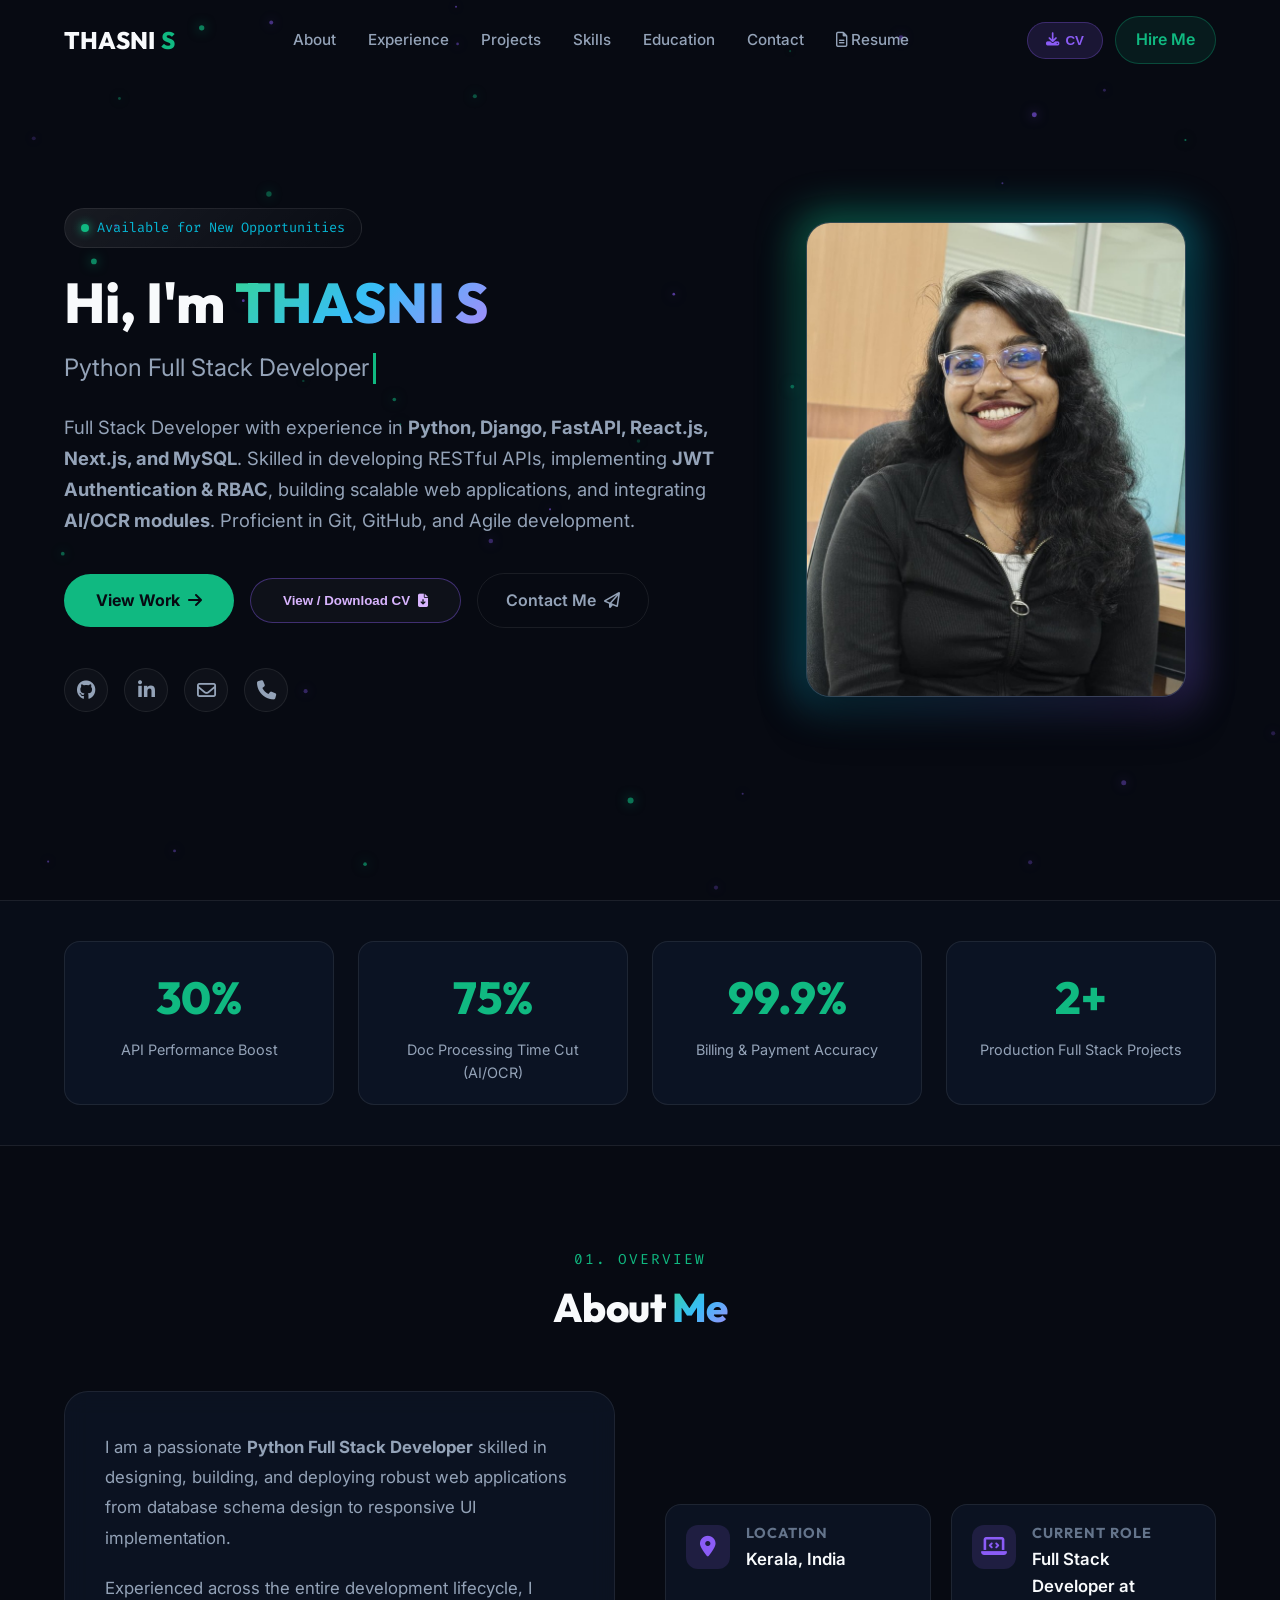
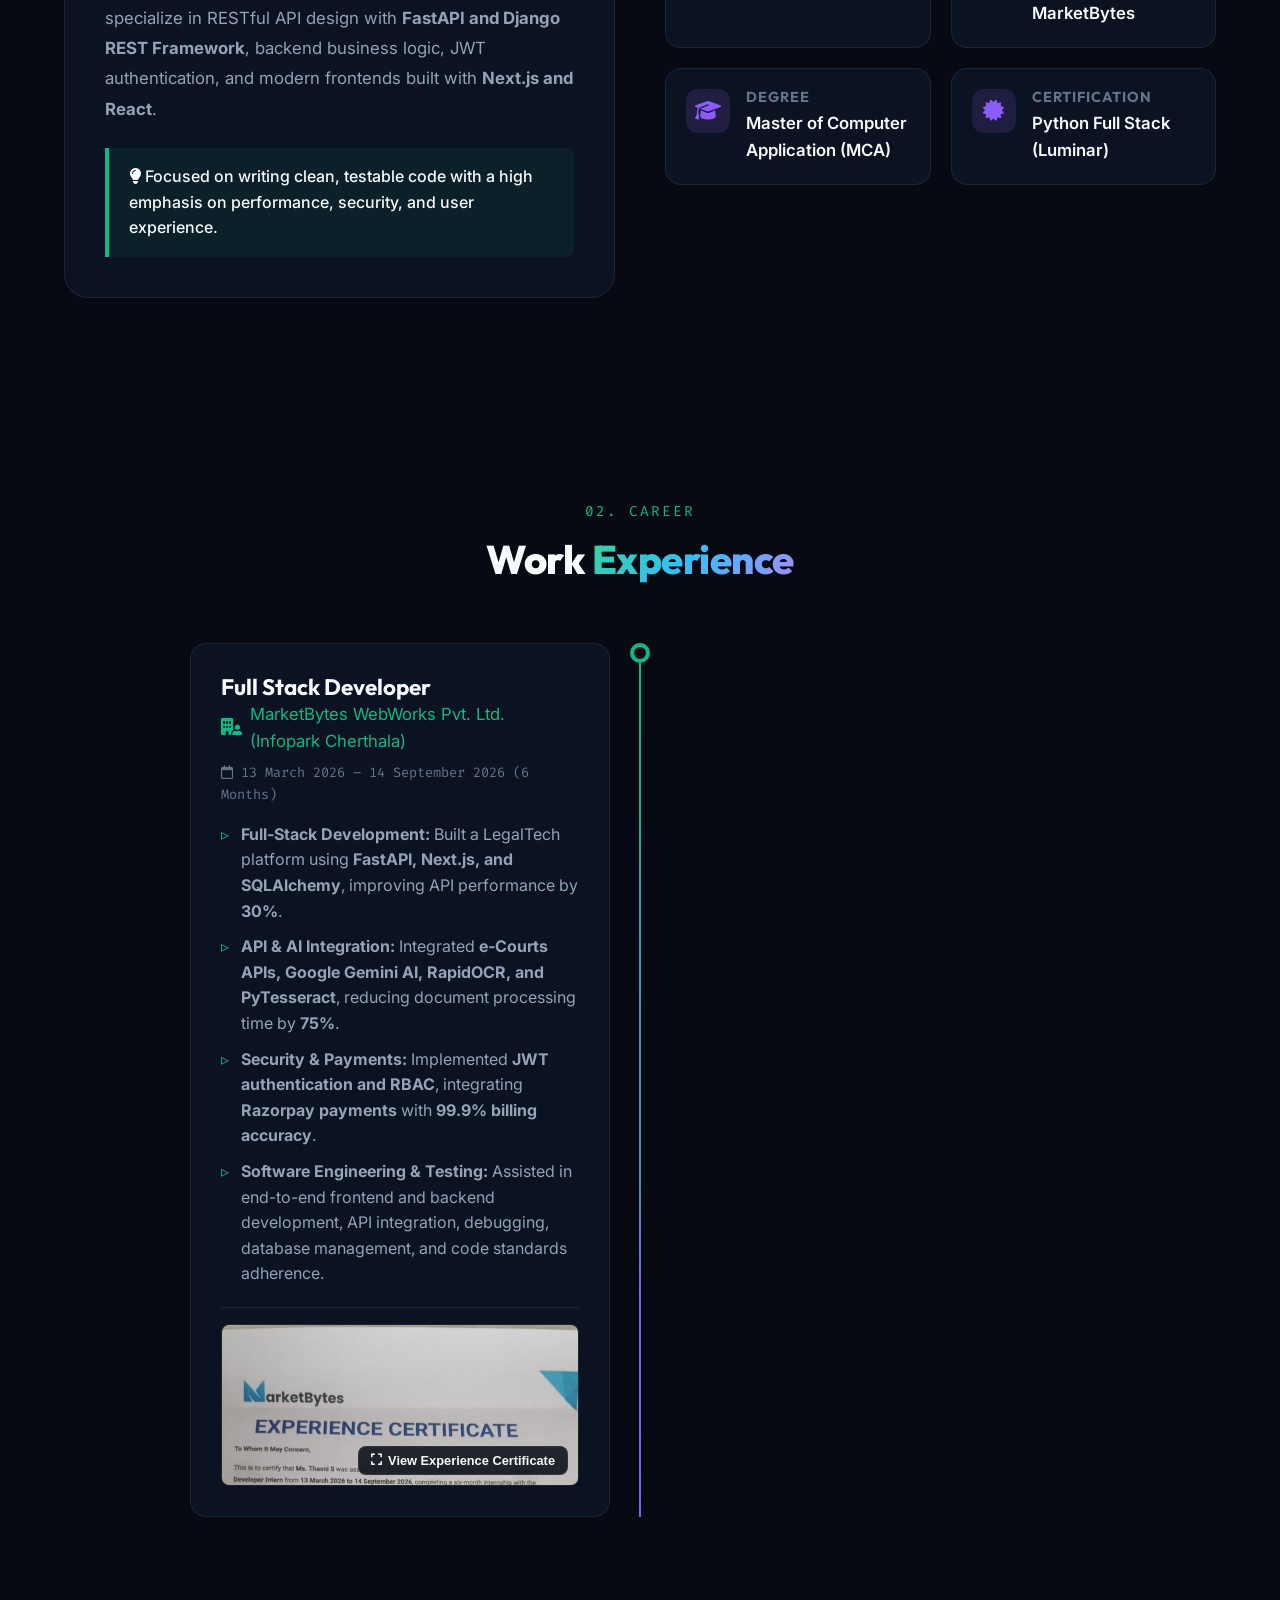
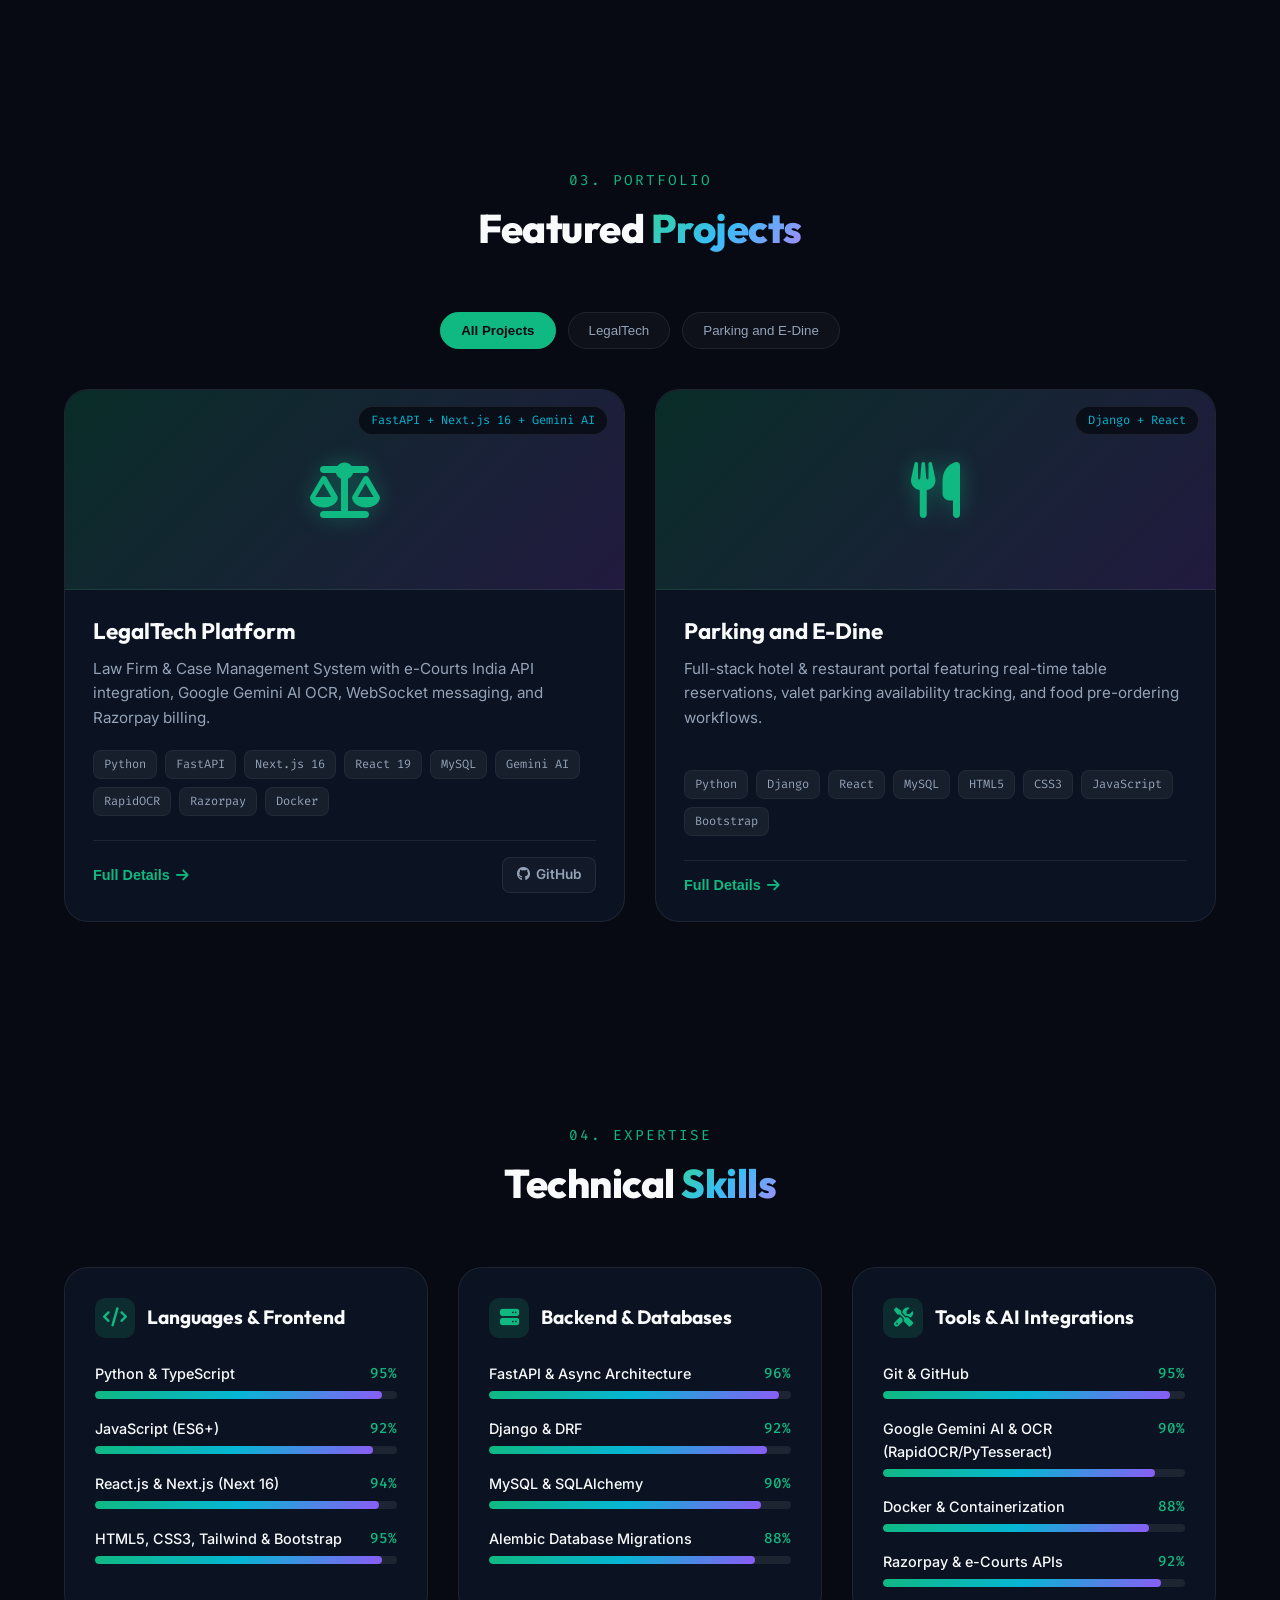
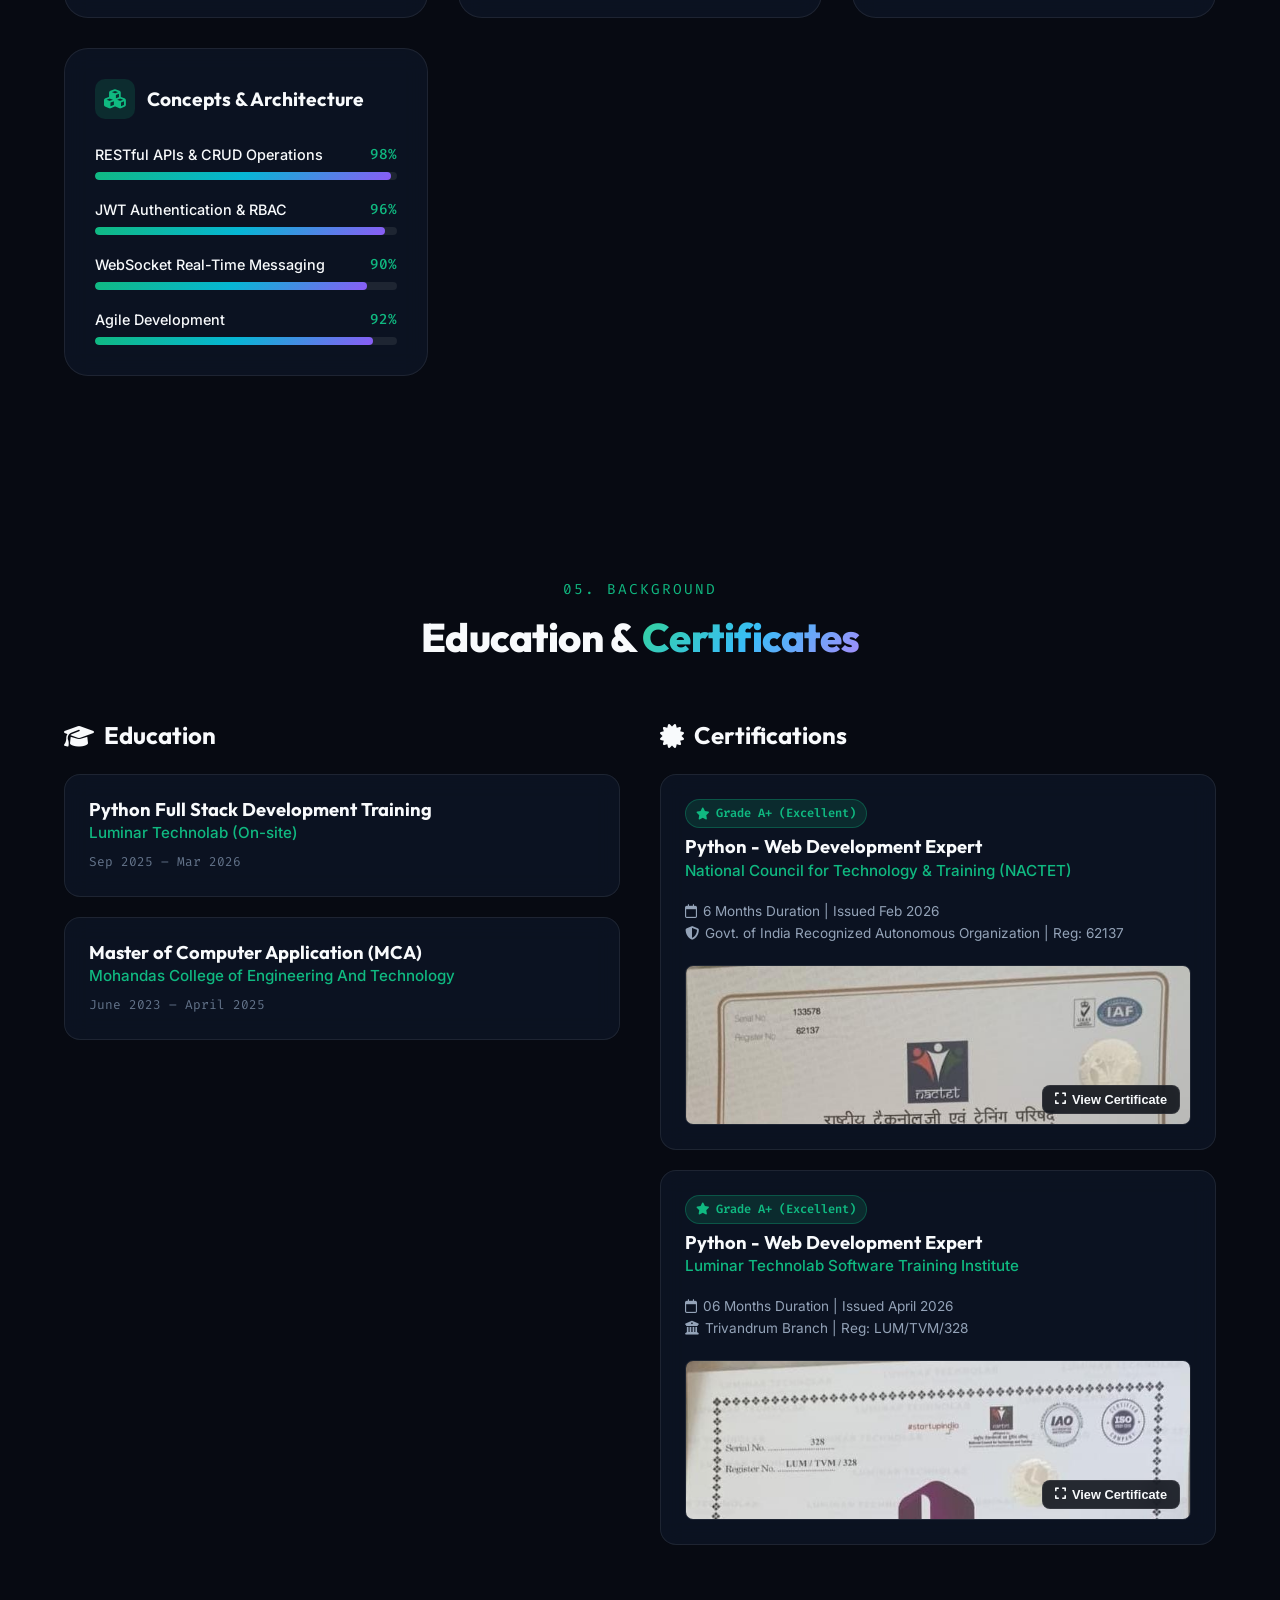
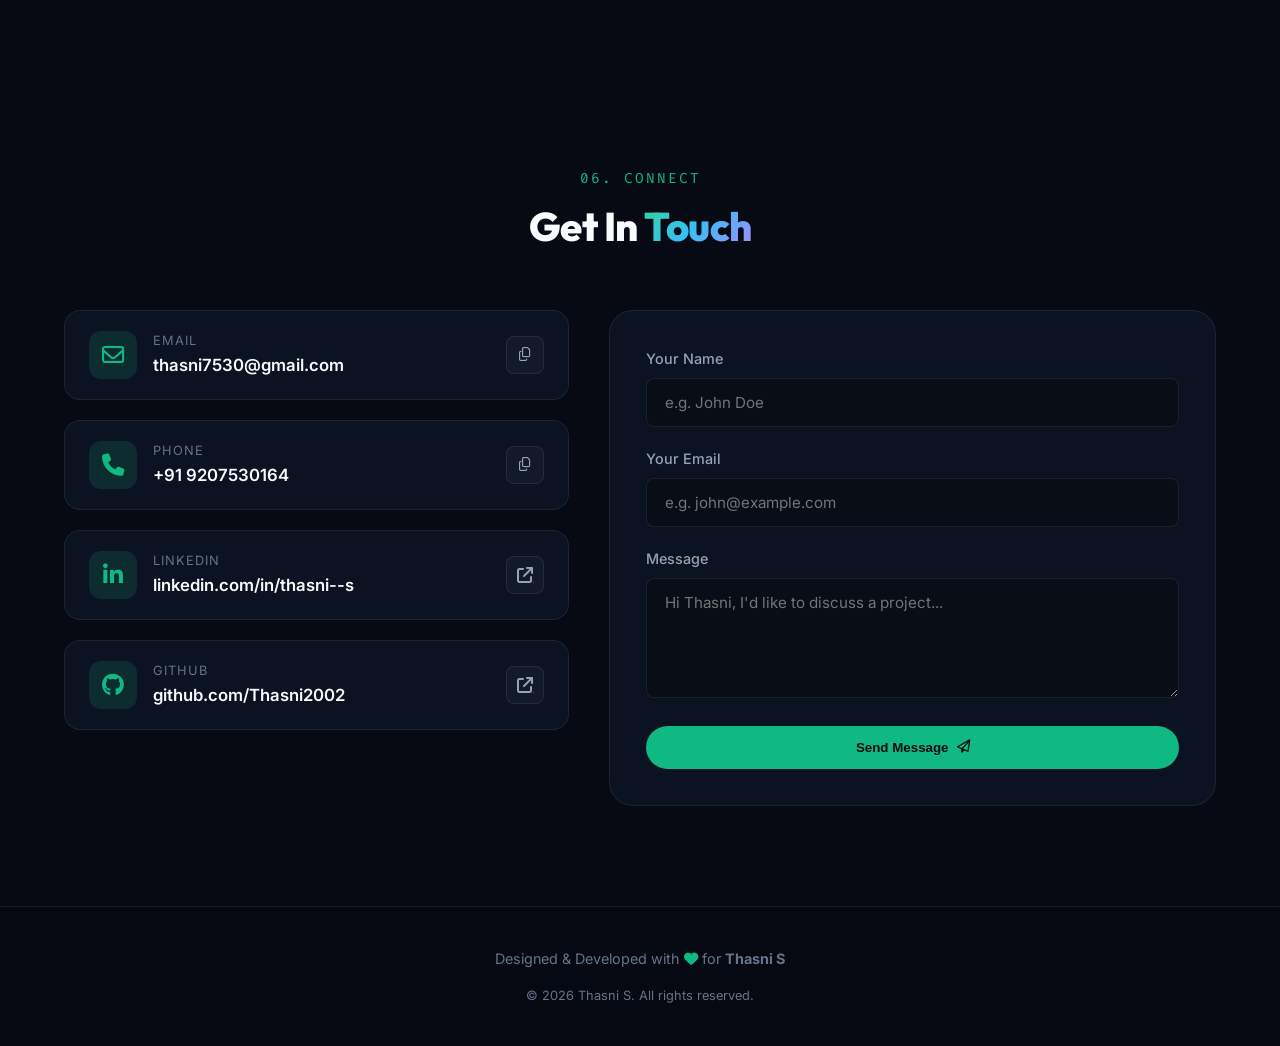
==== commit 91d2a9cd: "Update portfolio with resume details, certificates, profile picture, and interactive features" ====
--- a/index.html
+++ b/index.html
@@ -30,7 +30,7 @@
   <header class="header-nav">
     <div class="container nav-container">
       <a href="#hero" class="logo">
-        <i class="fa-solid fa-code"></i> THASNI<span>.dev</span>
+        THASNI <span>S</span>
       </a>
 
       <ul class="nav-links">
@@ -91,7 +91,7 @@
             <a href="https://github.com/Thasni2002" target="_blank" rel="noopener" class="social-icon" title="GitHub">
               <i class="fa-brands fa-github"></i>
             </a>
-            <a href="https://www.linkedin.com/in/thasni-s" target="_blank" rel="noopener" class="social-icon" title="LinkedIn">
+            <a href="https://www.linkedin.com/in/thasni--s" target="_blank" rel="noopener" class="social-icon" title="LinkedIn">
               <i class="fa-brands fa-linkedin-in"></i>
             </a>
             <a href="mailto:thasni7530@gmail.com" class="social-icon" title="Email">
@@ -103,7 +103,14 @@
           </div>
         </div>
 
-
+        <div class="hero-right">
+          <div class="profile-card-wrapper">
+            <div class="profile-glow-ring"></div>
+            <div class="profile-card">
+              <img src="images/profile.jpg" alt="Thasni S - Full Stack Developer" class="profile-avatar">
+            </div>
+          </div>
+        </div>
       </div>
     </div>
   </section>
@@ -212,15 +219,25 @@
           <div class="timeline-content">
             <h3 class="timeline-role">Full Stack Developer</h3>
             <div class="timeline-company">
-              <i class="fa-solid fa-building-user"></i> MarketBytes, Infopark Cherthala
-            </div>
-            <div class="timeline-date">April 2026 – September 2026</div>
+              <i class="fa-solid fa-building-user"></i> MarketBytes WebWorks Pvt. Ltd. (Infopark Cherthala)
+            </div>
+            <div class="timeline-date"><i class="fa-regular fa-calendar"></i> 13 March 2026 – 14 September 2026 (6 Months)</div>
 
             <ul class="timeline-bullets">
               <li><strong>Full-Stack Development:</strong> Built a LegalTech platform using <strong>FastAPI, Next.js, and SQLAlchemy</strong>, improving API performance by <strong>30%</strong>.</li>
               <li><strong>API & AI Integration:</strong> Integrated <strong>e-Courts APIs, Google Gemini AI, RapidOCR, and PyTesseract</strong>, reducing document processing time by <strong>75%</strong>.</li>
               <li><strong>Security & Payments:</strong> Implemented <strong>JWT authentication and RBAC</strong>, integrating <strong>Razorpay payments</strong> with <strong>99.9% billing accuracy</strong>.</li>
+              <li><strong>Software Engineering & Testing:</strong> Assisted in end-to-end frontend and backend development, API integration, debugging, database management, and code standards adherence.</li>
             </ul>
+
+            <div class="timeline-cert-preview">
+              <div class="exp-cert-thumb-wrapper">
+                <img src="images/exp-marketbytes-cert.jpg" alt="MarketBytes WebWorks Experience Certificate - Thasni S" class="exp-cert-thumb cert-img" data-cert="images/exp-marketbytes-cert.jpg" data-title="MarketBytes WebWorks Pvt. Ltd. - Experience Certificate (Thasni S)">
+                <button class="btn-cert-view btn-exp-cert-view" data-cert="images/exp-marketbytes-cert.jpg" data-title="MarketBytes WebWorks Pvt. Ltd. - Experience Certificate (Thasni S)">
+                  <i class="fa-solid fa-expand"></i> View Experience Certificate
+                </button>
+              </div>
+            </div>
           </div>
         </div>
       </div>
@@ -239,7 +256,7 @@
       <div class="project-filters">
         <button class="filter-btn active" data-filter="all">All Projects</button>
         <button class="filter-btn" data-filter="legal">LegalTech</button>
-        <button class="filter-btn" data-filter="hospitality">Hospitality & E-Dine</button>
+        <button class="filter-btn" data-filter="hospitality">Parking and E-Dine</button>
       </div>
 
       <div class="projects-grid">
@@ -301,9 +318,6 @@
               <button class="btn-details" data-project="parking">
                 Full Details <i class="fa-solid fa-arrow-right"></i>
               </button>
-              <a href="https://github.com/Thasni2002" target="_blank" rel="noopener" class="project-github-btn" title="View Source on GitHub">
-                <i class="fa-brands fa-github"></i> GitHub
-              </a>
             </div>
           </div>
         </div>
@@ -503,12 +517,46 @@
         <div class="cert-column">
           <h3 class="section-subhead"><i class="fa-solid fa-certificate"></i> Certifications</h3>
 
-          <div class="cert-card">
-            <h4 class="edu-degree">Python Full Stack Development Course Certificate</h4>
-            <div class="edu-institution">Luminar Technolab</div>
-            <p style="color: var(--text-sub); font-size: 0.9rem; margin-top: 8px;">
-              Comprehensive hands-on training covering Python, FastAPI, Django DRF, REST API architecture, React.js, Next.js, MySQL, and full-stack deployment.
+          <!-- Certificate 1: NACTET -->
+          <div class="cert-card cert-card-enhanced">
+            <div class="cert-header">
+              <div>
+                <span class="cert-badge-grade"><i class="fa-solid fa-star"></i> Grade A+ (Excellent)</span>
+                <h4 class="edu-degree">Python - Web Development Expert</h4>
+                <div class="edu-institution">National Council for Technology & Training (NACTET)</div>
+              </div>
+            </div>
+            <p class="cert-meta">
+              <span><i class="fa-regular fa-calendar"></i> 6 Months Duration | Issued Feb 2026</span><br>
+              <span><i class="fa-solid fa-shield-halved"></i> Govt. of India Recognized Autonomous Organization | Reg: 62137</span>
             </p>
+            <div class="cert-preview">
+              <img src="images/cert-nactet.jpg" alt="NACTET Python Web Development Expert Certificate" class="cert-img">
+              <button class="btn-cert-view" data-cert="images/cert-nactet.jpg" data-title="NACTET Certificate - Python Web Development Expert (Grade A+)">
+                <i class="fa-solid fa-expand"></i> View Certificate
+              </button>
+            </div>
+          </div>
+
+          <!-- Certificate 2: Luminar Technolab -->
+          <div class="cert-card cert-card-enhanced">
+            <div class="cert-header">
+              <div>
+                <span class="cert-badge-grade"><i class="fa-solid fa-star"></i> Grade A+ (Excellent)</span>
+                <h4 class="edu-degree">Python - Web Development Expert</h4>
+                <div class="edu-institution">Luminar Technolab Software Training Institute</div>
+              </div>
+            </div>
+            <p class="cert-meta">
+              <span><i class="fa-regular fa-calendar"></i> 06 Months Duration | Issued April 2026</span><br>
+              <span><i class="fa-solid fa-building-columns"></i> Trivandrum Branch | Reg: LUM/TVM/328</span>
+            </p>
+            <div class="cert-preview">
+              <img src="images/cert-luminar.jpg" alt="Luminar Technolab Python Web Development Expert Certificate" class="cert-img">
+              <button class="btn-cert-view" data-cert="images/cert-luminar.jpg" data-title="Luminar Technolab Certificate - Python Web Development Expert (Grade A+)">
+                <i class="fa-solid fa-expand"></i> View Certificate
+              </button>
+            </div>
           </div>
         </div>
       </div>
@@ -556,10 +604,10 @@
               <div class="contact-icon"><i class="fa-brands fa-linkedin-in"></i></div>
               <div>
                 <div class="contact-label">LinkedIn</div>
-                <div class="contact-val">linkedin.com/in/thasni–s</div>
-              </div>
-            </div>
-            <a href="https://www.linkedin.com/in/thasni-s" target="_blank" rel="noopener" class="btn-copy" title="Open LinkedIn">
+                <a href="https://www.linkedin.com/in/thasni--s" target="_blank" rel="noopener" class="contact-val contact-link">linkedin.com/in/thasni--s</a>
+              </div>
+            </div>
+            <a href="https://www.linkedin.com/in/thasni--s" target="_blank" rel="noopener" class="btn-copy" title="Open LinkedIn">
               <i class="fa-solid fa-arrow-up-right-from-square"></i>
             </a>
           </div>
@@ -569,7 +617,7 @@
               <div class="contact-icon"><i class="fa-brands fa-github"></i></div>
               <div>
                 <div class="contact-label">GitHub</div>
-                <div class="contact-val">github.com/Thasni2002</div>
+                <a href="https://github.com/Thasni2002" target="_blank" rel="noopener" class="contact-val contact-link">github.com/Thasni2002</a>
               </div>
             </div>
             <a href="https://github.com/Thasni2002" target="_blank" rel="noopener" class="btn-copy" title="Open GitHub">
@@ -643,9 +691,9 @@
           <h1>THASNI S</h1>
           <p class="resume-contacts">
             <span><i class="fa-solid fa-phone"></i> +91 9207530164</span> | 
-            <span><i class="fa-regular fa-envelope"></i> thasni7530@gmail.com</span> | 
-            <span><i class="fa-brands fa-linkedin"></i> linkedin.com/in/thasni–s</span> | 
-            <span><i class="fa-brands fa-github"></i> github.com/Thasni2002</span> | 
+            <span><i class="fa-regular fa-envelope"></i> <a href="mailto:thasni7530@gmail.com">thasni7530@gmail.com</a></span> | 
+            <span><i class="fa-brands fa-linkedin"></i> <a href="https://www.linkedin.com/in/thasni--s" target="_blank" rel="noopener">linkedin.com/in/thasni--s</a></span> | 
+            <span><i class="fa-brands fa-github"></i> <a href="https://github.com/Thasni2002" target="_blank" rel="noopener">github.com/Thasni2002</a></span> | 
             <span><i class="fa-solid fa-location-dot"></i> Kerala, India</span>
           </p>
         </div>
@@ -661,14 +709,15 @@
           <h3>Experience</h3>
           <div class="resume-paper-item">
             <div class="item-head">
-              <strong>Full Stack Developer</strong>
-              <span>April 2026 – September 2026</span>
-            </div>
-            <div class="item-sub">MarketBytes, Infopark Cherthala</div>
+              <strong>Software Developer Intern / Full Stack Developer</strong>
+              <span>13 March 2026 – 14 September 2026</span>
+            </div>
+            <div class="item-sub">MarketBytes WebWorks Pvt. Ltd., Infopark Cherthala</div>
             <ul>
               <li><strong>Full-Stack Development:</strong> Built a LegalTech platform using FastAPI, Next.js, and SQLAlchemy, improving API performance by 30%.</li>
               <li><strong>API & AI:</strong> Integrated e-Courts APIs, Google Gemini AI, RapidOCR, and PyTesseract, reducing document processing time by 75%.</li>
               <li><strong>Security & Payments:</strong> Implemented JWT authentication and RBAC, integrating Razorpay payments with 99.9% billing accuracy.</li>
+              <li><strong>Software Solutions:</strong> Assisted in end-to-end frontend and backend development, API integrations, testing, debugging, and standard compliance.</li>
             </ul>
           </div>
         </div>
@@ -734,9 +783,21 @@
         <div class="resume-paper-section">
           <h3>Certificates</h3>
           <ul>
-            <li><strong>Python Full Stack Development Course Certificate</strong> — Luminar Technolab</li>
+            <li><strong>Python - Web Development Expert (Grade A+ / Excellent)</strong> — National Council for Technology & Training (NACTET) | Reg: 62137 | Feb 2026</li>
+            <li><strong>Python - Web Development Expert (Grade A+ / Excellent)</strong> — Luminar Technolab Software Training Institute | Reg: LUM/TVM/328 | April 2026</li>
           </ul>
         </div>
+      </div>
+    </div>
+  </div>
+
+  <!-- Certificate Image Lightbox Modal -->
+  <div id="cert-modal" class="modal-overlay">
+    <div class="modal-content cert-modal-content">
+      <button id="cert-modal-close" class="modal-close" aria-label="Close modal">&times;</button>
+      <h3 id="cert-modal-title" class="modal-title" style="font-size: 1.4rem; margin-bottom: 16px;">Certificate View</h3>
+      <div class="cert-modal-img-wrapper">
+        <img id="cert-modal-img" src="" alt="Full Certificate View" class="cert-modal-img">
       </div>
     </div>
   </div>
--- a/css/style.css
+++ b/css/style.css
@@ -239,11 +239,99 @@
 }
 
 .hero-grid {
-  display: flex;
-  flex-direction: column;
-  justify-content: center;
-  align-items: flex-start;
-  max-width: 850px;
+  display: grid;
+  grid-template-columns: 1.2fr 0.8fr;
+  gap: 50px;
+  align-items: center;
+  width: 100%;
+}
+
+.profile-card-wrapper {
+  position: relative;
+  width: 100%;
+  max-width: 380px;
+  margin: 0 auto;
+}
+
+.profile-glow-ring {
+  position: absolute;
+  inset: -8px;
+  border-radius: var(--radius-lg);
+  background: var(--gradient-primary);
+  filter: blur(20px);
+  opacity: 0.5;
+  transition: opacity 0.5s ease;
+  z-index: 1;
+}
+
+.profile-card-wrapper:hover .profile-glow-ring {
+  opacity: 0.85;
+}
+
+.profile-card {
+  position: relative;
+  z-index: 2;
+  width: 100%;
+  aspect-ratio: 4 / 5;
+  border-radius: var(--radius-lg);
+  overflow: hidden;
+  border: 1px solid rgba(255, 255, 255, 0.15);
+  background: var(--bg-card);
+  backdrop-filter: blur(16px);
+  box-shadow: 0 20px 40px rgba(0, 0, 0, 0.6);
+  transition: transform 0.4s ease;
+}
+
+.profile-card-wrapper:hover .profile-card {
+  transform: translateY(-6px) scale(1.02);
+}
+
+.profile-avatar {
+  width: 100%;
+  height: 100%;
+  object-fit: cover;
+  object-position: center top;
+  display: block;
+  transition: transform 0.5s ease;
+}
+
+.profile-card-wrapper:hover .profile-avatar {
+  transform: scale(1.05);
+}
+
+.profile-floating-badge {
+  position: absolute;
+  z-index: 3;
+  padding: 8px 16px;
+  border-radius: var(--radius-full);
+  background: rgba(7, 10, 18, 0.85);
+  backdrop-filter: blur(12px);
+  border: 1px solid var(--border-color);
+  color: var(--text-main);
+  font-family: var(--font-heading);
+  font-size: 0.85rem;
+  font-weight: 600;
+  display: flex;
+  align-items: center;
+  gap: 8px;
+  box-shadow: 0 10px 25px rgba(0, 0, 0, 0.5);
+  animation: floatBadge 4s ease-in-out infinite alternate;
+}
+
+.badge-top-left {
+  top: 20px;
+  left: -20px;
+}
+
+.badge-bottom-right {
+  bottom: 20px;
+  right: -20px;
+  animation-delay: 2s;
+}
+
+@keyframes floatBadge {
+  0% { transform: translateY(0); }
+  100% { transform: translateY(-8px); }
 }
 
 .hero-badge {
@@ -674,6 +762,49 @@
   color: var(--accent-primary);
 }
 
+.timeline-cert-preview {
+  margin-top: 20px;
+  padding-top: 16px;
+  border-top: 1px solid var(--border-color);
+}
+
+.timeline-cert-badge {
+  display: inline-flex;
+  align-items: center;
+  gap: 6px;
+  padding: 4px 12px;
+  border-radius: var(--radius-full);
+  background: rgba(139, 92, 246, 0.15);
+  border: 1px solid rgba(139, 92, 246, 0.3);
+  color: #d8b4fe;
+  font-family: var(--font-mono);
+  font-size: 0.78rem;
+  font-weight: 600;
+  margin-bottom: 12px;
+}
+
+.exp-cert-thumb-wrapper {
+  position: relative;
+  border-radius: var(--radius-sm);
+  overflow: hidden;
+  border: 1px solid var(--border-color);
+  max-height: 180px;
+}
+
+.exp-cert-thumb {
+  width: 100%;
+  height: 180px;
+  object-fit: cover;
+  object-position: top center;
+  display: block;
+  cursor: pointer;
+  transition: transform 0.4s ease;
+}
+
+.exp-cert-thumb-wrapper:hover .exp-cert-thumb {
+  transform: scale(1.04);
+}
+
 /* --- Projects Section --- */
 .project-filters {
   display: flex;
@@ -934,6 +1065,106 @@
   transform: translateX(4px);
 }
 
+.cert-card-enhanced {
+  display: flex;
+  flex-direction: column;
+  gap: 12px;
+}
+
+.cert-badge-grade {
+  display: inline-flex;
+  align-items: center;
+  gap: 6px;
+  padding: 4px 10px;
+  border-radius: var(--radius-full);
+  background: rgba(16, 185, 129, 0.15);
+  border: 1px solid rgba(16, 185, 129, 0.3);
+  color: var(--accent-primary);
+  font-family: var(--font-mono);
+  font-size: 0.75rem;
+  font-weight: 600;
+  margin-bottom: 8px;
+}
+
+.cert-meta {
+  font-size: 0.85rem;
+  color: var(--text-sub);
+  line-height: 1.6;
+}
+
+.cert-meta span {
+  display: inline-flex;
+  align-items: center;
+  gap: 6px;
+}
+
+.cert-preview {
+  position: relative;
+  border-radius: var(--radius-sm);
+  overflow: hidden;
+  margin-top: 8px;
+  border: 1px solid var(--border-color);
+  max-height: 160px;
+}
+
+.cert-img {
+  width: 100%;
+  height: 160px;
+  object-fit: cover;
+  object-position: top center;
+  display: block;
+  cursor: pointer;
+  transition: transform 0.3s ease;
+}
+
+.cert-preview:hover .cert-img {
+  transform: scale(1.05);
+}
+
+.btn-cert-view {
+  position: absolute;
+  bottom: 10px;
+  right: 10px;
+  background: rgba(7, 10, 18, 0.85);
+  backdrop-filter: blur(8px);
+  border: 1px solid var(--border-color);
+  color: var(--text-main);
+  padding: 6px 12px;
+  border-radius: var(--radius-sm);
+  font-size: 0.8rem;
+  font-weight: 600;
+  cursor: pointer;
+  display: flex;
+  align-items: center;
+  gap: 6px;
+  transition: var(--transition-normal);
+}
+
+.btn-cert-view:hover {
+  background: var(--accent-primary);
+  color: #070a12;
+  border-color: var(--accent-primary);
+}
+
+.cert-modal-content {
+  max-width: 700px;
+  padding: 30px;
+}
+
+.cert-modal-img-wrapper {
+  width: 100%;
+  max-height: 75vh;
+  overflow-y: auto;
+  border-radius: var(--radius-sm);
+  border: 1px solid var(--border-color);
+}
+
+.cert-modal-img {
+  width: 100%;
+  height: auto;
+  display: block;
+}
+
 .edu-degree {
   font-size: 1.15rem;
   font-weight: 700;
@@ -1012,6 +1243,17 @@
   font-weight: 600;
   color: var(--text-main);
   word-break: break-all;
+}
+
+.contact-link {
+  text-decoration: none;
+  transition: var(--transition-normal);
+  display: inline-block;
+}
+
+.contact-link:hover {
+  color: var(--accent-primary);
+  text-decoration: underline;
 }
 
 .btn-copy {
